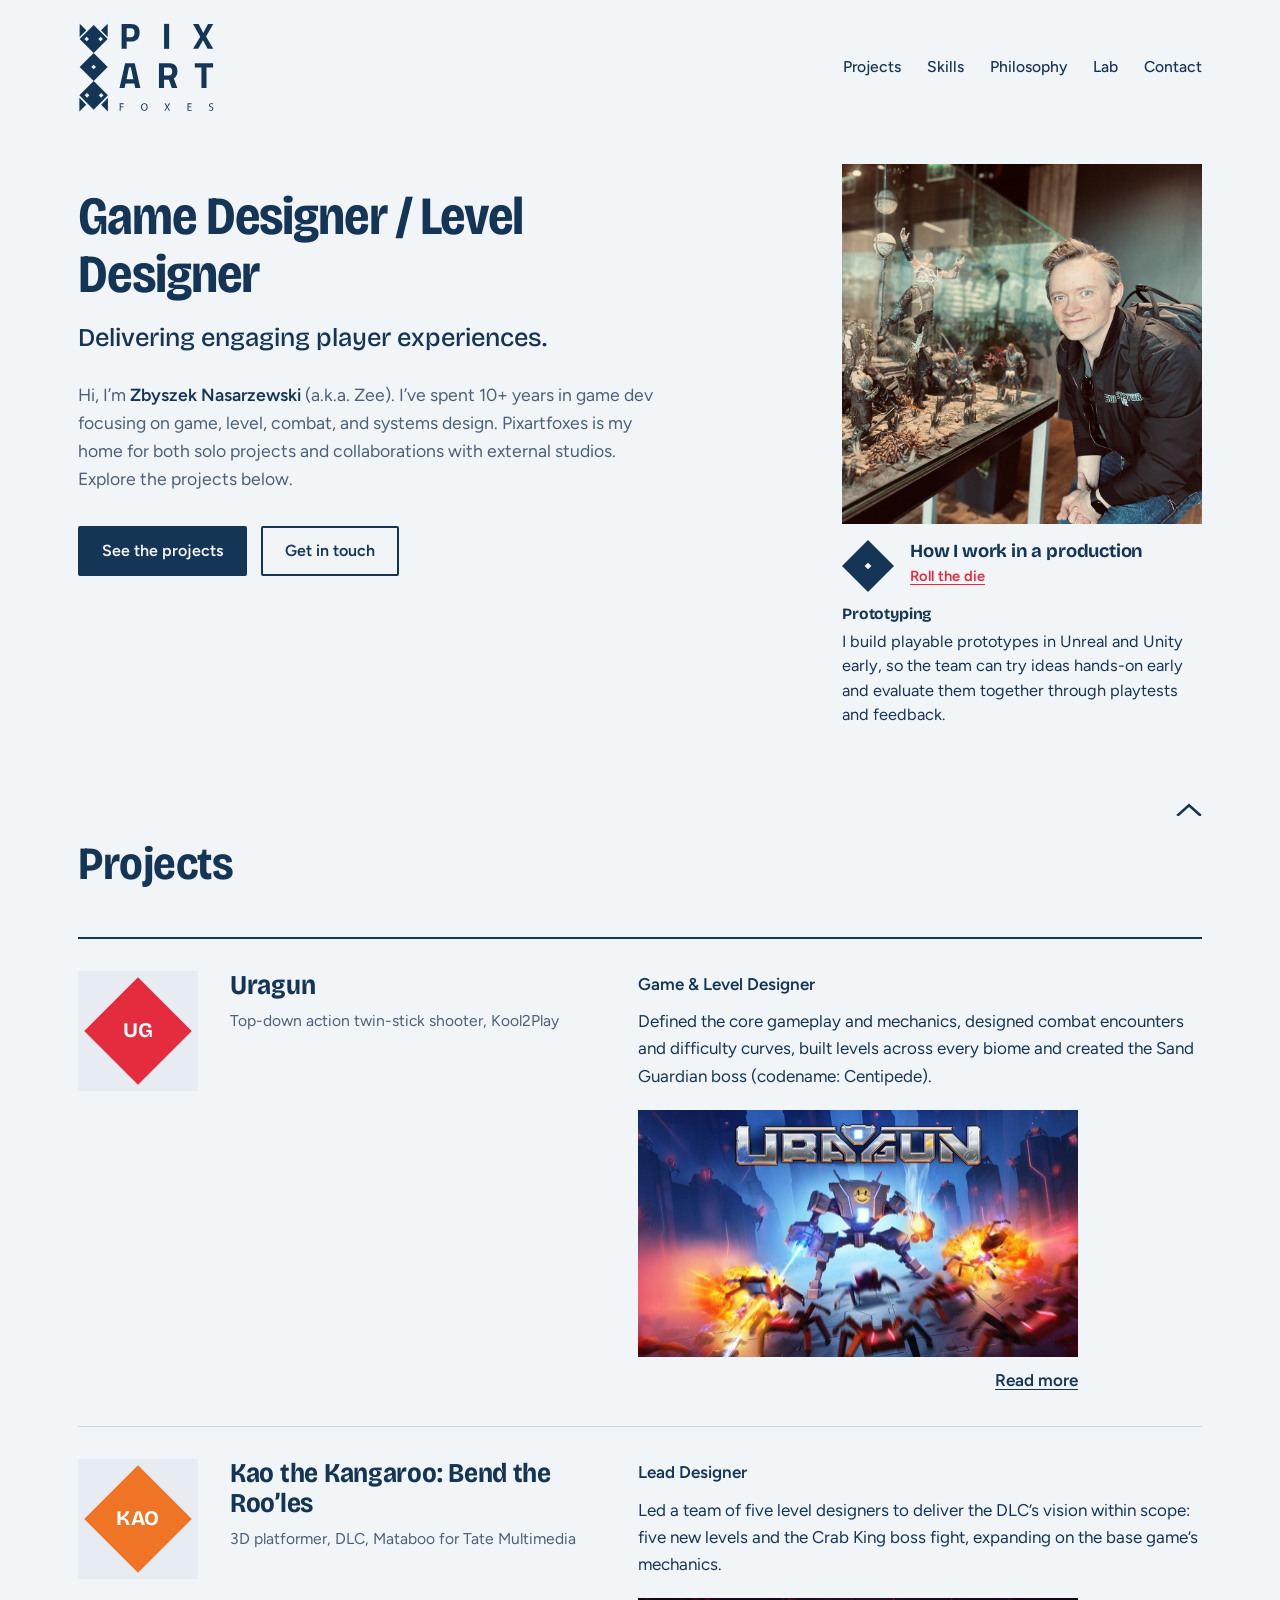
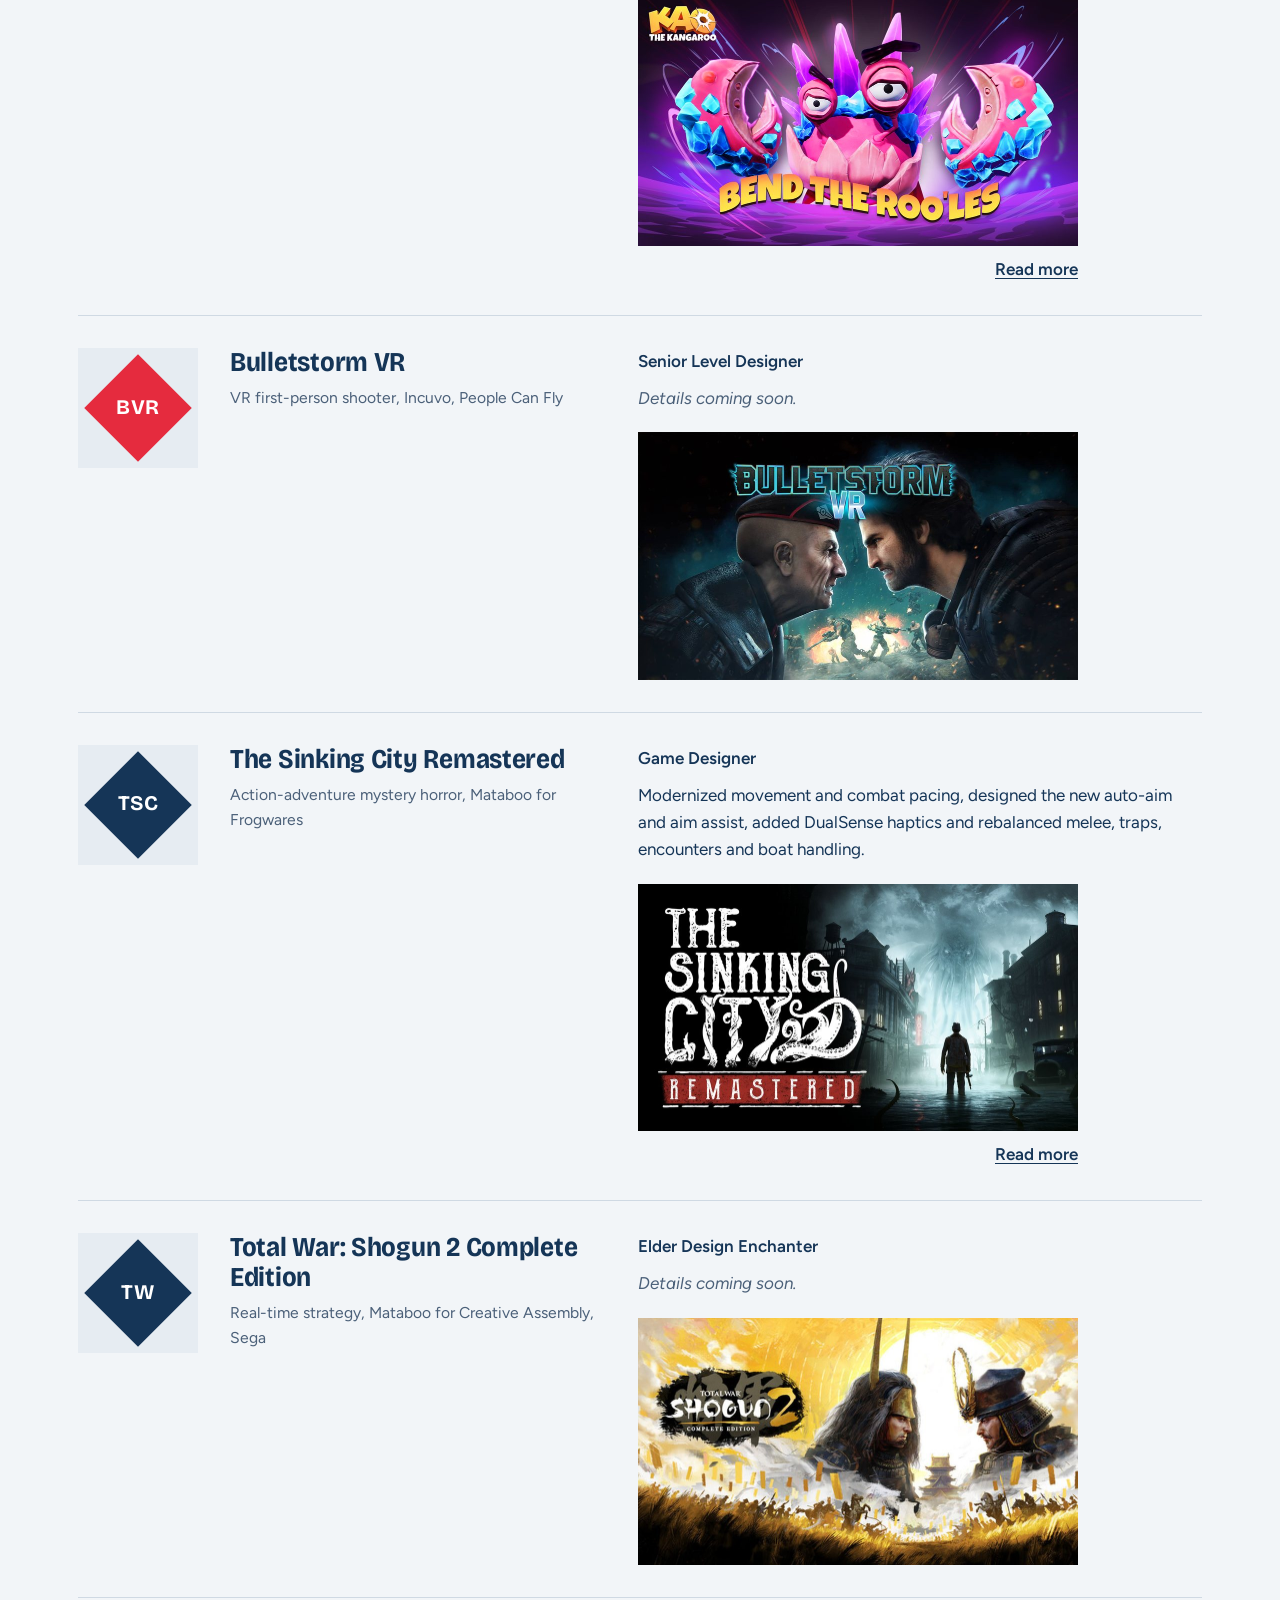
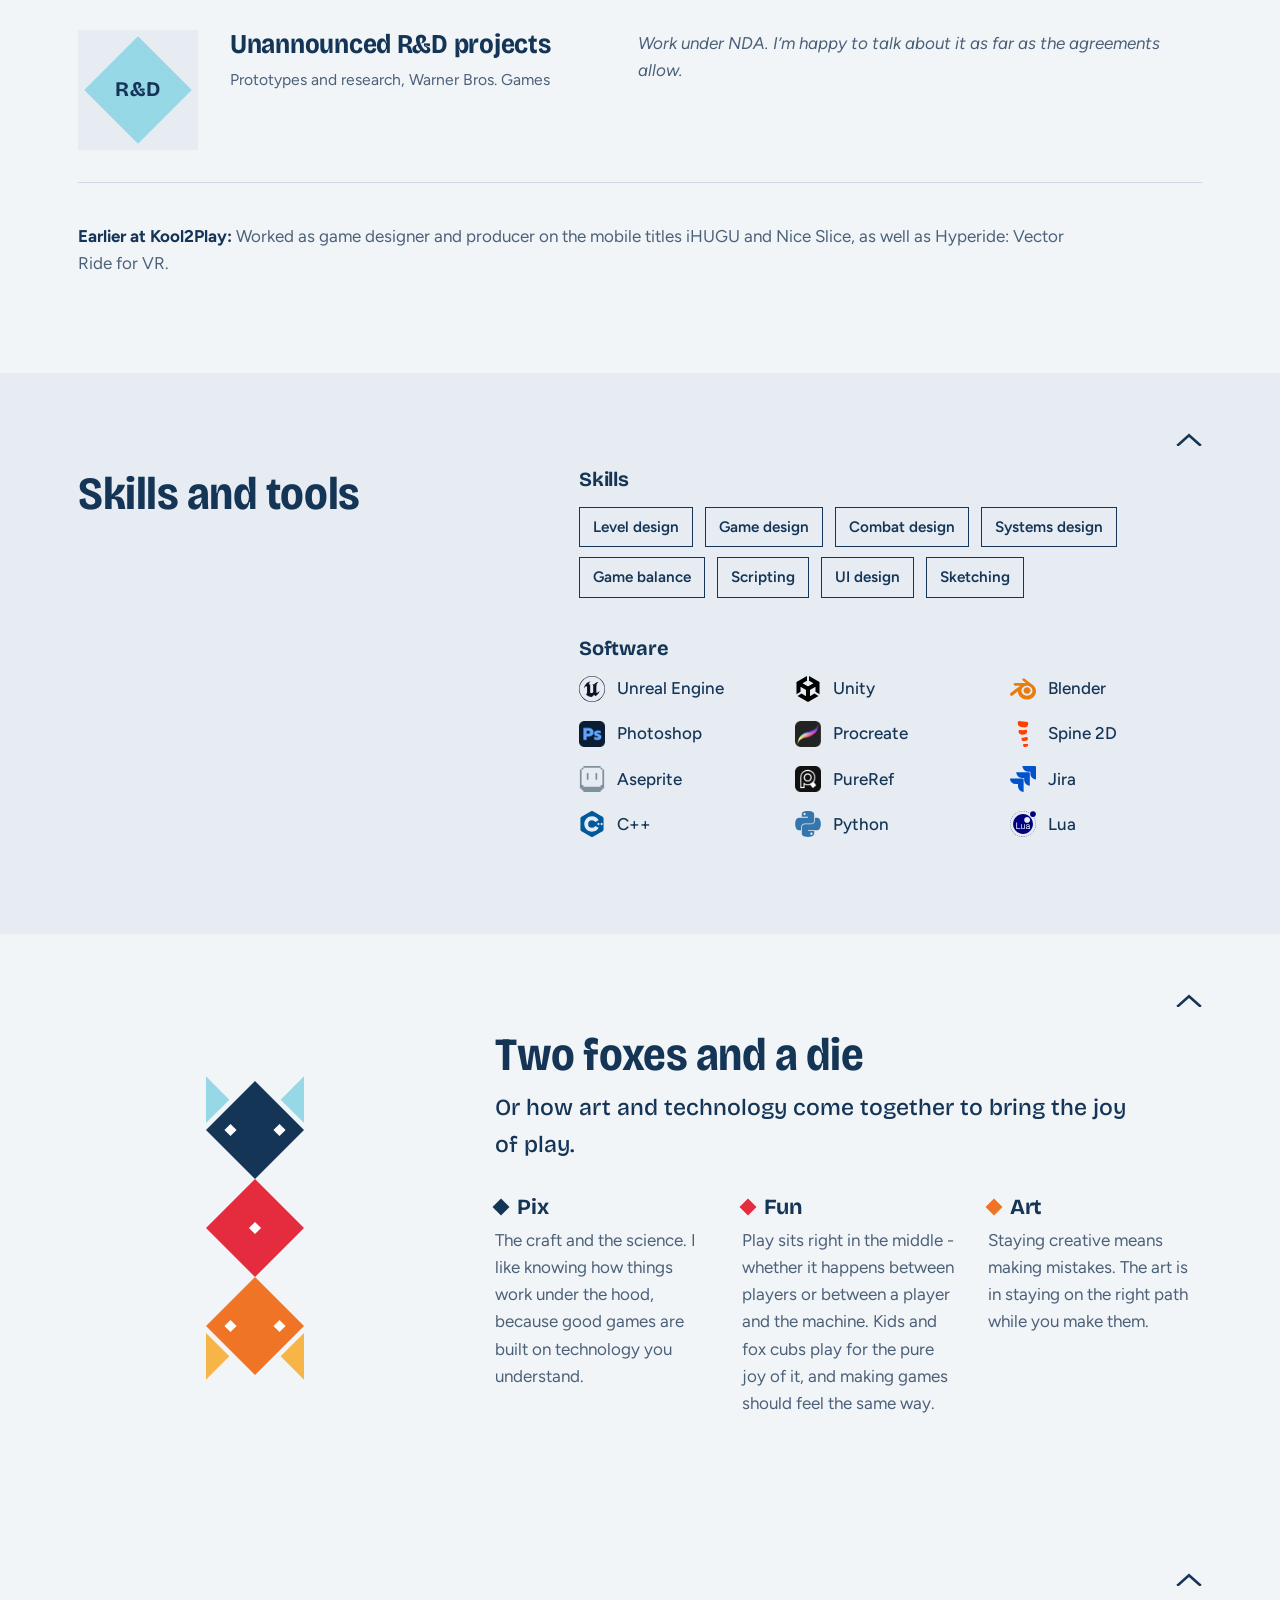
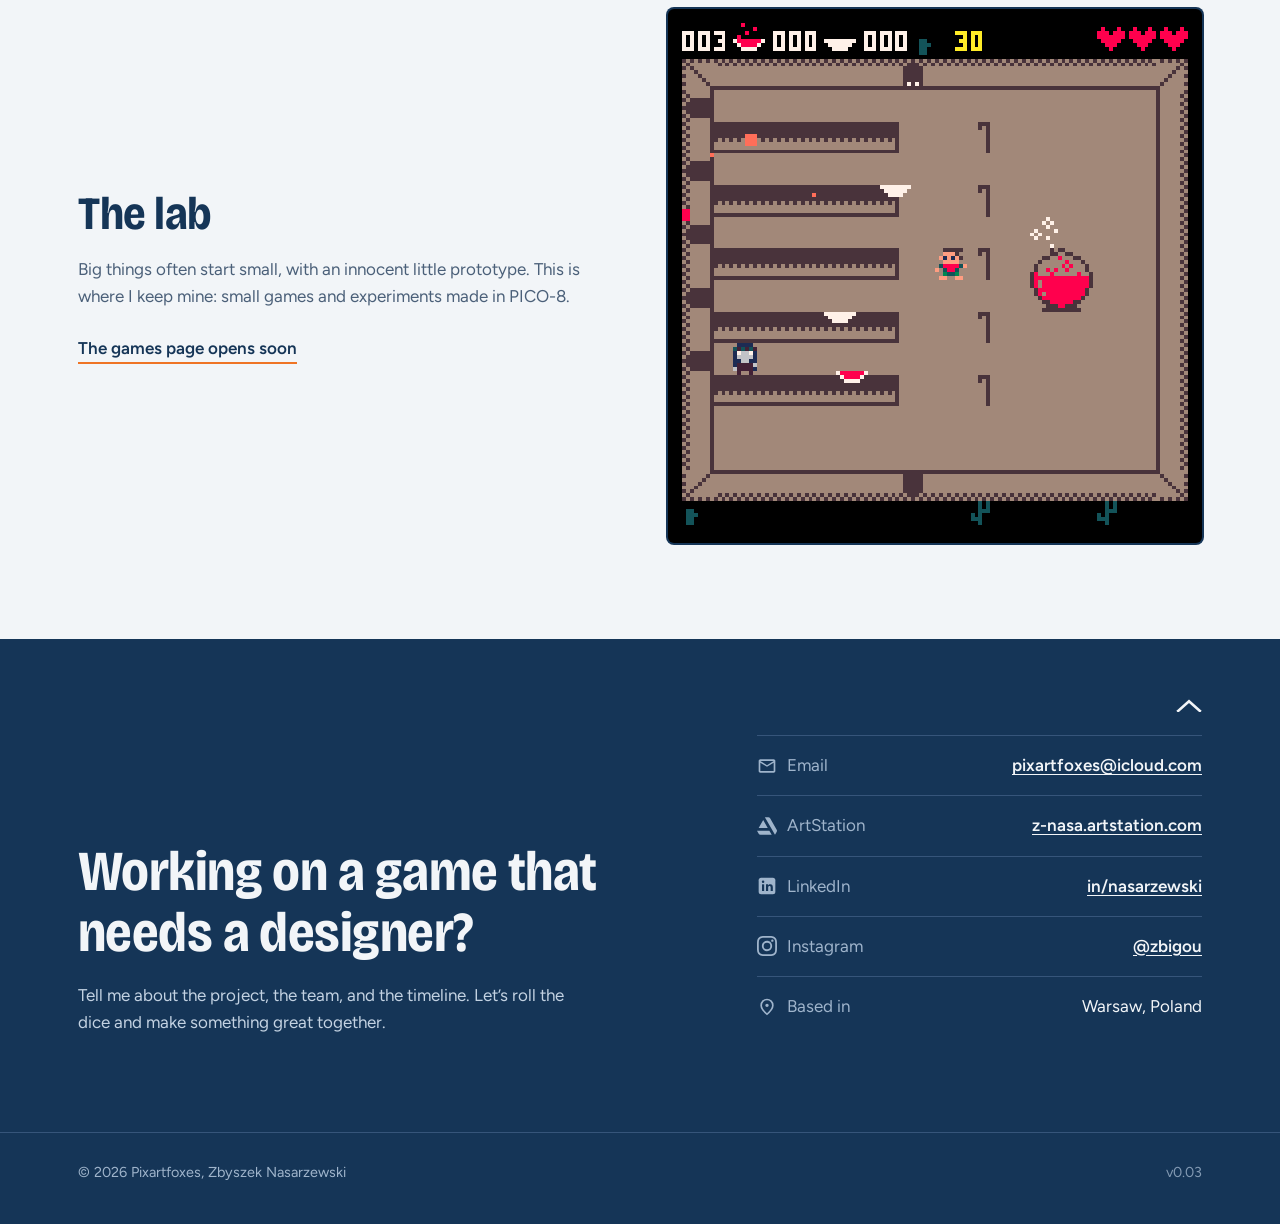
==== index.html @ bff1d8f9 "v0.03: reword the first Prototyping thought Co-Authored-By: Claude Opus 5.5 <noreply@anthropic.com> " ====
<!DOCTYPE html>
<html lang="en">
<head>
<meta charset="utf-8">
<meta name="viewport" content="width=device-width, initial-scale=1">
<title>Pixartfoxes - portfolio Zbyszek Nasarzewski / Zee</title>
<meta name="description" content="Zee (Zbigniew Nasarzewski), game designer and level designer from Warsaw with over 10 years of experience. Uragun, Kao the Kangaroo: Bend the Roo’les, The Sinking City Remastered.">
<link rel="icon" href="brand/favicon.svg" type="image/svg+xml">
<link rel="icon" href="brand/favicon-32.png" sizes="32x32" type="image/png">
<link rel="apple-touch-icon" href="brand/apple-touch-icon.png">
<link rel="preconnect" href="https://fonts.googleapis.com">
<link rel="preconnect" href="https://fonts.gstatic.com" crossorigin>
<link href="https://fonts.googleapis.com/css2?family=Bricolage+Grotesque:opsz,wdth,wght@12..96,75..100,400..800&family=Figtree:ital,wght@0,400;0,500;0,600;1,400&display=swap" rel="stylesheet">
<link rel="stylesheet" href="assets/site.css">
</head>
<body>
<svg width="0" height="0" style="position:absolute" aria-hidden="true">
  <defs>
    <g id="fox-pix">
      <polygon class="ear-pix" style="fill:var(--c-ear-pix)" points="9,7 9,27 19,17"/>
      <polygon class="ear-pix" style="fill:var(--c-ear-pix)" points="51,7 51,27 41,17"/>
      <polygon class="fox-pix" style="fill:var(--c-fox-pix)" points="30,9 51,30 30,51 9,30"/>
      <polygon class="eye" style="fill:var(--c-eye)" points="19.5,27.4 22.1,30 19.5,32.6 16.9,30"/>
      <polygon class="eye" style="fill:var(--c-eye)" points="40.5,27.4 43.1,30 40.5,32.6 37.9,30"/>
    </g>
    <g id="fox-art">
      <polygon class="ear-art" style="fill:var(--c-ear-art)" points="9,117 9,137 19,127"/>
      <polygon class="ear-art" style="fill:var(--c-ear-art)" points="51,117 51,137 41,127"/>
      <polygon class="fox-art" style="fill:var(--c-fox-art)" points="30,93 51,114 30,135 9,114"/>
      <polygon class="eye" style="fill:var(--c-eye)" points="19.5,111.4 22.1,114 19.5,116.6 16.9,114"/>
      <polygon class="eye" style="fill:var(--c-eye)" points="40.5,111.4 43.1,114 40.5,116.6 37.9,114"/>
    </g>
  </defs>
</svg>
<header class="top" id="top">
  <div class="wrap">
    <a class="lockup" href="index.html" aria-label="Pixartfoxes home">
      <svg class="mark lockup-svg" viewBox="27.5 41 95 64" aria-hidden="true"><g> <g> <path style="fill:var(--ink)" d="M56.521,97.576h2.764v0.556h-2.102v1.706h1.941v0.548h-1.941v2.322h-0.663V97.576z"/> <path style="fill:var(--ink)" d="M75.975,100.089c0,1.767-1.074,2.703-2.383,2.703c-1.355,0-2.307-1.051-2.307-2.604 c0-1.629,1.013-2.695,2.383-2.695C75.069,97.492,75.975,98.566,75.975,100.089z M71.993,100.173c0,1.096,0.594,2.078,1.637,2.078 c1.051,0,1.645-0.967,1.645-2.132c0-1.021-0.533-2.086-1.637-2.086C72.541,98.033,71.993,99.046,71.993,100.173z"/> <path style="fill:var(--ink)" d="M90.801,102.708l-0.655-1.135c-0.267-0.434-0.434-0.716-0.594-1.013h-0.016 c-0.145,0.297-0.289,0.571-0.556,1.021l-0.616,1.127h-0.762l1.568-2.597l-1.508-2.535h0.77l0.678,1.203 c0.19,0.335,0.335,0.594,0.472,0.868h0.023c0.145-0.305,0.273-0.541,0.464-0.868l0.7-1.203h0.762l-1.561,2.497l1.599,2.635H90.801 z"/> <path style="fill:var(--ink)" d="M106.356,100.302h-1.995v1.851h2.224v0.556h-2.886v-5.132h2.771v0.556h-2.109v1.622h1.995V100.302z"/> <path style="fill:var(--ink)" d="M118.714,101.901c0.297,0.183,0.731,0.335,1.188,0.335c0.678,0,1.074-0.358,1.074-0.876 c0-0.479-0.274-0.754-0.968-1.021c-0.837-0.297-1.354-0.73-1.354-1.454c0-0.8,0.662-1.394,1.659-1.394 c0.525,0,0.906,0.122,1.135,0.251l-0.183,0.541c-0.168-0.092-0.51-0.243-0.975-0.243c-0.7,0-0.967,0.418-0.967,0.769 c0,0.479,0.312,0.716,1.021,0.99c0.867,0.335,1.31,0.753,1.31,1.507c0,0.792-0.587,1.478-1.797,1.478 c-0.495,0-1.036-0.145-1.311-0.327L118.714,101.901z"/> </g> <rect x="31.371" y="85.002" transform="matrix(-0.7071 -0.7071 0.7071 -0.7071 0.4764 184.2618)" style="fill:var(--c-fox-art)" width="14.062" height="14.06"/> <polygon style="fill:var(--c-ear-art)" points="43.603,98.514 48.343,103.257 48.343,93.772 "/> <polygon style="fill:var(--c-ear-art)" points="33.2,98.514 28.458,93.772 28.458,103.254 "/> <rect x="32.616" y="90.882" transform="matrix(-0.708 -0.7063 0.7063 -0.708 -7.3273 181.0365)" style="fill:var(--c-eye)" width="2.301" height="2.302"/> <rect x="42.453" y="90.883" transform="matrix(-0.7075 -0.7067 0.7067 -0.7075 9.4153 187.963)" style="fill:var(--c-eye)" width="2.299" height="2.301"/> <rect x="31.511" y="45.957" transform="matrix(-0.7071 -0.7071 0.7071 -0.7071 28.1853 117.3734)" style="fill:var(--c-fox-pix)" width="13.783" height="13.784"/> <polygon style="fill:var(--c-ear-pix)" points="43.501,46.809 48.148,51.457 48.15,42.159 "/> <polygon style="fill:var(--c-ear-pix)" points="33.303,46.806 28.655,42.159 28.653,51.457 "/> <rect x="32.454" y="51.721" transform="matrix(-0.7078 -0.7065 0.7065 -0.7078 20.0129 113.9786)" style="fill:var(--c-eye)" width="2.255" height="2.257"/> <rect x="42.095" y="51.72" transform="matrix(-0.7081 -0.7061 0.7061 -0.7081 36.508 120.7924)" style="fill:var(--c-eye)" width="2.254" height="2.259"/> <g> <path style="fill:var(--ink)" d="M61.354,54.61v5.055h-3.523V42.306h6.382c4.084,0,6.178,1.991,6.178,6.024c0,4.034-2.093,6.28-6.178,6.28 H61.354z M64.188,51.598c1.761,0,2.629-1.072,2.629-3.268c0-2.17-0.868-3.012-2.629-3.012h-2.833v6.28H64.188z"/> <path style="fill:var(--ink)" d="M87.373,42.306h3.523v17.359h-3.523V42.306z"/> <path style="fill:var(--ink)" d="M114.643,48.688l3.294-6.382h3.65l-5.004,8.858l5.004,8.501h-3.906l-3.216-5.999l-3.294,5.999h-3.65 l5.004-8.322l-5.004-9.037h3.906L114.643,48.688z"/> <path style="fill:var(--ink)" d="M60.282,69.62h6.688l3.906,17.359h-3.523l-0.689-3.14h-6.076l-0.689,3.14h-3.523L60.282,69.62z M61.252,80.775H66l-1.762-8.246h-1.225L61.252,80.775z"/> <path style="fill:var(--ink)" d="M87.348,81.158v5.82h-3.523V69.62h6.74c3.956,0,6.126,1.761,6.126,5.718c0,2.399-0.97,4.008-2.553,5.003 l2.477,6.638H92.76l-2.017-5.82H87.348z M90.564,72.632h-3.217v5.514h3.268c1.762,0,2.476-1.225,2.476-2.757 C93.091,73.729,92.249,72.632,90.564,72.632z"/> <path style="fill:var(--ink)" d="M108.721,69.62h12.764v3.114h-4.595v14.245h-3.523V72.734h-4.646V69.62z"/> </g> <rect x="31.512" y="65.451" transform="matrix(-0.7071 -0.7071 0.7071 -0.7071 14.403 150.651)" class="die-body" width="13.78" height="13.783"/> <rect x="37.274" y="71.214" transform="matrix(-0.7076 -0.7066 0.7066 -0.7076 14.462 150.667)" style="fill:var(--c-eye)" width="2.255" height="2.255"/> </g></svg>
    </a>
    <nav class="nav" aria-label="Main">
      <a href="index.html#projects">Projects</a>
      <a href="index.html#skills">Skills</a>
      <a href="index.html#philosophy">Philosophy</a>
      <a href="index.html#lab">Lab</a>
      <a href="index.html#contact">Contact</a>
    </nav>
  </div>
</header>

<main>
  <section class="hero">
    <div class="wrap">
      <div>
        <h1>Game Designer / Level Designer</h1>
        <p class="claim">Delivering engaging player experiences.</p>
        <p class="lede">Hi, I’m <b>Zbyszek Nasarzewski</b> (a.k.a. Zee). I’ve spent 10+ years in game dev focusing on game, level, combat, and systems design. Pixartfoxes is my home for both solo projects and collaborations with external studios. Explore the projects below.</p>
        <div class="ctas">
          <a class="btn btn--solid" href="#projects">See the projects</a>
          <a class="btn btn--ghost" href="#contact">Get in touch</a>
        </div>
      </div>

      <div class="me">
        <img class="me-photo" src="images/zee.jpg" alt="Zbyszek Nasarzewski next to a Bulletstorm diorama" width="1000" height="1000">
        <div class="thoughts">
          <div class="thoughts-head">
            <button class="die-btn" id="die" type="button" aria-label="Roll the die">
              <svg viewBox="9 51 42 42" aria-hidden="true">
                <g class="die-spin" id="dieSpin">
                  <polygon class="die-body" points="30,51 51,72 30,93 9,72"/>
                  <g id="pips" transform="rotate(45 30 72)"></g>
                </g>
              </svg>
            </button>
            <div>
              <h2 class="thoughts-title">How I work in a production</h2>
              <button class="roll" id="rollBtn" type="button">Roll the die</button>
            </div>
          </div>
          <div class="thoughts-body" id="stack">
            <div class="thought-live" aria-live="polite">
              <h3 class="thought-cat" id="facetCat"><span id="facetCatText"></span></h3>
              <p class="thought" id="facet"></p>
            </div>
          </div>
        </div>
      </div>
    </div>
  </section>

  <section id="projects">
    <div class="wrap">
      <a class="to-top" href="#top" aria-label="Back to top"><svg viewBox="0 0 24 12" aria-hidden="true"><path d="M2 11L12 2l10 9" fill="none" stroke="currentColor" stroke-width="2.4" stroke-linecap="square"/></svg></a>
      <div class="sec-head">
        <h2>Projects</h2>
      </div>
      <div class="work">
        <article class="credit">
          <a class="tile" href="projects/uragun.html" style="--c:var(--die)" tabindex="-1" aria-hidden="true"><span>UG</span></a>
          <div>
            <h3><a href="projects/uragun.html">Uragun</a></h3>
            <p class="meta">Top-down action twin-stick shooter, Kool2Play</p>
          </div>
          <div class="desc">
            <p class="role">Game & Level Designer</p>
            <p>Defined the core gameplay and mechanics, designed combat encounters and difficulty curves, built levels across every biome and created the Sand Guardian boss (codename: Centipede).</p>
            <div class="thumb-wrap">
              <a class="thumb" href="projects/uragun.html" tabindex="-1" aria-hidden="true"><img src="projects/uragun/thumb.jpg" alt="" loading="lazy"></a>
              <a class="more" href="projects/uragun.html" aria-label="Read more about Uragun">Read more</a>
            </div>
          </div>
        </article>
        <article class="credit">
          <a class="tile" href="projects/kao-bend-the-rooles.html" style="--c:var(--art)" tabindex="-1" aria-hidden="true"><span>KAO</span></a>
          <div>
            <h3><a href="projects/kao-bend-the-rooles.html">Kao the Kangaroo: Bend the Roo’les</a></h3>
            <p class="meta">3D platformer, DLC, Mataboo for Tate Multimedia</p>
          </div>
          <div class="desc">
            <p class="role">Lead Designer</p>
            <p>Led a team of five level designers to deliver the DLC’s vision within scope: five new levels and the Crab King boss fight, expanding on the base game’s mechanics.</p>
            <div class="thumb-wrap">
              <a class="thumb" href="projects/kao-bend-the-rooles.html" tabindex="-1" aria-hidden="true"><img src="projects/kao-bend-the-rooles/thumb.jpg" alt="" loading="lazy"></a>
              <a class="more" href="projects/kao-bend-the-rooles.html" aria-label="Read more about Kao the Kangaroo: Bend the Roo’les">Read more</a>
            </div>
          </div>
        </article>
        <article class="credit credit--soon">
          <div class="tile" style="--c:var(--die)"><span>BVR</span></div>
          <div>
            <h3>Bulletstorm VR</h3>
            <p class="meta">VR first-person shooter, Incuvo, People Can Fly</p>
          </div>
          <div class="desc"><p class="role">Senior Level Designer</p><p class="soon-note">Details coming soon.</p><div class="thumb-wrap"><div class="thumb"><img src="projects/bulletstorm-vr/thumb.jpg" alt="" loading="lazy"></div></div></div>
        </article>
        <article class="credit">
          <a class="tile" href="projects/the-sinking-city-remastered.html" style="--c:var(--ink)" tabindex="-1" aria-hidden="true"><span>TSC</span></a>
          <div>
            <h3><a href="projects/the-sinking-city-remastered.html">The Sinking City Remastered</a></h3>
            <p class="meta">Action-adventure mystery horror, Mataboo for Frogwares</p>
          </div>
          <div class="desc">
            <p class="role">Game Designer</p>
            <p>Modernized movement and combat pacing, designed the new auto-aim and aim assist, added DualSense haptics and rebalanced melee, traps, encounters and boat handling.</p>
            <div class="thumb-wrap">
              <a class="thumb" href="projects/the-sinking-city-remastered.html" tabindex="-1" aria-hidden="true"><img src="projects/the-sinking-city-remastered/thumb.jpg" alt="" loading="lazy"></a>
              <a class="more" href="projects/the-sinking-city-remastered.html" aria-label="Read more about The Sinking City Remastered">Read more</a>
            </div>
          </div>
        </article>
        <article class="credit credit--soon">
          <div class="tile" style="--c:var(--ink)"><span>TW</span></div>
          <div>
            <h3>Total War: Shogun 2 Complete Edition</h3>
            <p class="meta">Real-time strategy, Mataboo for Creative Assembly, Sega</p>
          </div>
          <div class="desc"><p class="role">Elder Design Enchanter</p><p class="soon-note">Details coming soon.</p><div class="thumb-wrap"><div class="thumb"><img src="projects/total-war-shogun-2/thumb.jpg" alt="" loading="lazy"></div></div></div>
        </article>
        <article class="credit credit--soon">
          <div class="tile" style="--c:var(--pix)"><span style="color:var(--ink)">R&amp;D</span></div>
          <div>
            <h3>Unannounced R&amp;D projects</h3>
            <p class="meta">Prototypes and research, Warner Bros. Games</p>
          </div>
          <div class="desc"><p>Work under NDA. I’m happy to talk about it as far as the agreements allow.</p></div>
        </article>
      </div>
      <p class="earlier"><strong>Earlier at Kool2Play:</strong> Worked as game designer and producer on the mobile titles iHUGU and Nice Slice, as well as Hyperide: Vector Ride for VR.</p>
    </div>
  </section>

  <section class="skills" id="skills">
    <div class="wrap">
      <a class="to-top" href="#top" aria-label="Back to top"><svg viewBox="0 0 24 12" aria-hidden="true"><path d="M2 11L12 2l10 9" fill="none" stroke="currentColor" stroke-width="2.4" stroke-linecap="square"/></svg></a>
      <h2>Skills and tools</h2>
      <div>
        <h3>Skills</h3>
        <ul class="chips"><li>Level design</li><li>Game design</li><li>Combat design</li><li>Systems design</li><li>Game balance</li><li>Scripting</li><li>UI design</li><li>Sketching</li></ul>
        <h3>Software</h3>
        <ul class="soft"><li><svg viewBox="0 0 24 24" aria-hidden="true"><path fill="#0E1128" d="M12 0a12 12 0 1012 12A12 12 0 0012 0zm0 23.52A11.52 11.52 0 1123.52 12 11.52 11.52 0 0112 23.52zm7.13-9.791c-.206.997-1.126 3.557-4.06 4.942l-1.179-1.325-1.988 2a7.338 7.338 0 01-5.804-2.978 2.859 2.859 0 00.65.123c.326.006.678-.114.678-.66v-5.394a.89.89 0 00-1.116-.89c-.92.212-1.656 2.509-1.656 2.509a7.304 7.304 0 012.528-5.597 7.408 7.408 0 013.73-1.721c-1.006.573-1.57 1.507-1.57 2.29 0 1.262.76 1.109.984.923v7.28a1.157 1.157 0 00.148.256 1.075 1.075 0 00.88.445c.76 0 1.747-.868 1.747-.868V9.172c0-.6-.452-1.324-.905-1.572 0 0 .838-.149 1.484.346a5.537 5.537 0 01.387-.425c1.508-1.48 2.929-1.902 4.112-2.112 0 0-2.151 1.69-2.151 3.96 0 1.687.043 5.801.043 5.801.799.771 1.986-.342 3.059-1.441Z"/></svg><span>Unreal Engine</span></li><li><svg viewBox="0 0 24 24" aria-hidden="true"><path fill="#000000" d="m12.9288 4.2939 3.7997 2.1929c.1366.077.1415.2905 0 .3675l-4.515 2.6076a.4192.4192 0 0 1-.4246 0L7.274 6.8543c-.139-.0745-.1415-.293 0-.3675l3.7972-2.193V0L1.3758 5.5977V16.793l3.7177-2.1456v-4.3858c-.0025-.1565.1813-.2682.318-.1838l4.5148 2.6076a.4252.4252 0 0 1 .2136.3676v5.2127c.0025.1565-.1813.2682-.3179.1838l-3.7996-2.1929-3.7178 2.1457L12 24l9.6954-5.5977-3.7178-2.1457-3.7996 2.1929c-.1341.082-.3229-.0248-.3179-.1838V13.053c0-.1565.087-.2956.2136-.3676l4.5149-2.6076c.134-.082.3228.0224.3179.1838v4.3858l3.7177 2.1456V5.5977L12.9288 0Z"/></svg><span>Unity</span></li><li><svg viewBox="0 0 24 24" aria-hidden="true"><path fill="#E87D0D" d="M12.51 13.214c.046-.8.438-1.506 1.03-2.006a3.424 3.424 0 0 1 2.212-.79c.85 0 1.631.3 2.211.79.592.5.983 1.206 1.028 2.005.045.823-.285 1.586-.865 2.153a3.389 3.389 0 0 1-2.374.938 3.393 3.393 0 0 1-2.376-.938c-.58-.567-.91-1.33-.865-2.152M7.35 14.831c.006.314.106.922.256 1.398a7.372 7.372 0 0 0 1.593 2.757 8.227 8.227 0 0 0 2.787 2.001 8.947 8.947 0 0 0 3.66.76 8.964 8.964 0 0 0 3.657-.772 8.285 8.285 0 0 0 2.785-2.01 7.428 7.428 0 0 0 1.592-2.762 6.964 6.964 0 0 0 .25-3.074 7.123 7.123 0 0 0-1.016-2.779 7.764 7.764 0 0 0-1.852-2.043h.002L13.566 2.55l-.02-.015c-.492-.378-1.319-.376-1.86.002-.547.382-.609 1.015-.123 1.415l-.001.001 3.126 2.543-9.53.01h-.013c-.788.001-1.545.518-1.695 1.172-.154.665.38 1.217 1.2 1.22V8.9l4.83-.01-8.62 6.617-.034.025c-.813.622-1.075 1.658-.563 2.313.52.667 1.625.668 2.447.004L7.414 14s-.069.52-.063.831zm12.09 1.741c-.97.988-2.326 1.548-3.795 1.55-1.47.004-2.827-.552-3.797-1.538a4.51 4.51 0 0 1-1.036-1.622 4.282 4.282 0 0 1 .282-3.519 4.702 4.702 0 0 1 1.153-1.371c.942-.768 2.141-1.183 3.396-1.185 1.256-.002 2.455.41 3.398 1.175.48.391.87.854 1.152 1.367a4.28 4.28 0 0 1 .522 1.706 4.236 4.236 0 0 1-.239 1.811 4.54 4.54 0 0 1-1.035 1.626"/></svg><span>Blender</span></li><li><img src="brand/software/photoshop.png" alt="" width="26" height="26"><span>Photoshop</span></li><li><img src="brand/software/procreate.png" alt="" width="26" height="26"><span>Procreate</span></li><li><svg viewBox="0 0 24 24" aria-hidden="true"><path fill="#FF4000" d="M7.157 2.207c.066 2.004 1.454 3.117 4.221 3.55 2.345.368 4.46.181 5.151-1.829C17.874.01 14.681.985 11.915.55S7.051-1.013 7.157 2.207m.831 8.23c.257 1.497 1.652 2.355 3.786 2.297 2.135-.059 3.728-.892 3.949-2.507.409-2.988-1.946-1.832-4.08-1.774-2.136.059-4.161-.952-3.655 1.984m2.778 6.852c.424 1.117 1.587 1.589 3.159 1.253 1.569-.335 2.656-.856 2.568-2.129-.159-2.357-1.713-1.616-3.283-1.279-1.571.333-3.272-.039-2.444 2.155m1.348 5.221c.123.943.939 1.5 2.215 1.49 1.279-.011 2.248-.515 2.412-1.525.308-1.871-1.123-1.175-2.4-1.165-1.28.01-2.47-.65-2.227 1.2"/></svg><span>Spine 2D</span></li><li><svg viewBox="0 0 24 24" aria-hidden="true"><path fill="#7D929E" d="M4.006 0v1.6h15.988V0zm15.988 1.6v1.6h1.6V1.6zm1.6 1.6v14.4h-1.6v1.6H4.006v-1.6h-1.6V3.2H.809v17.6h1.599v1.6h1.599V24h15.988v-1.6h1.6v-1.6h1.598V3.2zm-19.187 0h1.599V1.6h-1.6zm4.796 3.2v6.4h1.6V6.4zm7.995 0v6.4h1.599V6.4z"/></svg><span>Aseprite</span></li><li><img src="brand/software/pureref.png" alt="" width="26" height="26"><span>PureRef</span></li><li><svg viewBox="0 0 24 24" aria-hidden="true"><path fill="#0052CC" d="M11.571 11.513H0a5.218 5.218 0 0 0 5.232 5.215h2.13v2.057A5.215 5.215 0 0 0 12.575 24V12.518a1.005 1.005 0 0 0-1.005-1.005zm5.723-5.756H5.736a5.215 5.215 0 0 0 5.215 5.214h2.129v2.058a5.218 5.218 0 0 0 5.215 5.214V6.758a1.001 1.001 0 0 0-1.001-1.001zM23.013 0H11.455a5.215 5.215 0 0 0 5.215 5.215h2.129v2.057A5.215 5.215 0 0 0 24 12.483V1.005A1.001 1.001 0 0 0 23.013 0Z"/></svg><span>Jira</span></li><li><svg viewBox="0 0 24 24" aria-hidden="true"><path fill="#00599C" d="M22.394 6c-.167-.29-.398-.543-.652-.69L12.926.22c-.509-.294-1.34-.294-1.848 0L2.26 5.31c-.508.293-.923 1.013-.923 1.6v10.18c0 .294.104.62.271.91.167.29.398.543.652.69l8.816 5.09c.508.293 1.34.293 1.848 0l8.816-5.09c.254-.147.485-.4.652-.69.167-.29.27-.616.27-.91V6.91c.003-.294-.1-.62-.268-.91zM12 19.11c-3.92 0-7.109-3.19-7.109-7.11 0-3.92 3.19-7.11 7.11-7.11a7.133 7.133 0 016.156 3.553l-3.076 1.78a3.567 3.567 0 00-3.08-1.78A3.56 3.56 0 008.444 12 3.56 3.56 0 0012 15.555a3.57 3.57 0 003.08-1.778l3.078 1.78A7.135 7.135 0 0112 19.11zm7.11-6.715h-.79v.79h-.79v-.79h-.79v-.79h.79v-.79h.79v.79h.79zm2.962 0h-.79v.79h-.79v-.79h-.79v-.79h.79v-.79h.79v.79h.79z"/></svg><span>C++</span></li><li><svg viewBox="0 0 24 24" aria-hidden="true"><path fill="#3776AB" d="M11.858 0c-.978.005-1.913.088-2.736.234C6.7.662 6.26 1.558 6.26 3.21v2.182h5.725v.727H4.111c-1.664 0-3.121 1-3.577 2.903-.526 2.181-.549 3.542 0 5.82.407 1.694 1.379 2.902 3.043 2.902h1.969v-2.616c0-1.89 1.635-3.557 3.576-3.557h5.72c1.591 0 2.862-1.31 2.862-2.91v-5.45c0-1.553-1.309-2.718-2.863-2.977A18 18 0 0 0 11.858 0M8.762 1.755c.591 0 1.074.491 1.074 1.095 0 .601-.483 1.087-1.074 1.087A1.08 1.08 0 0 1 7.688 2.85c0-.604.48-1.095 1.074-1.095m9.656 4.364v2.543c0 1.971-1.671 3.63-3.577 3.63H9.122c-1.566 0-2.862 1.34-2.862 2.91v5.452c0 1.551 1.349 2.464 2.862 2.91 1.813.532 3.55.628 5.72 0 1.44-.418 2.862-1.258 2.862-2.91V18.47h-5.719v-.727h8.582c1.664 0 2.284-1.16 2.862-2.903.598-1.793.573-3.518 0-5.819-.41-1.656-1.196-2.903-2.862-2.903zm-3.216 13.807a1.08 1.08 0 0 1 1.074 1.088c0 .604-.48 1.094-1.074 1.094-.592 0-1.075-.49-1.075-1.094 0-.601.483-1.088 1.075-1.088"/></svg><span>Python</span></li><li><svg viewBox="0 0 24 24" aria-hidden="true"><path fill="#000080" d="M.38 10.377l-.272-.037c-.048.344-.082.695-.101 1.041l.275.016c.018-.34.051-.682.098-1.02zM4.136 3.289l-.184-.205c-.258.232-.509.48-.746.734l.202.188c.231-.248.476-.49.728-.717zM5.769 2.059l-.146-.235c-.296.186-.586.385-.863.594l.166.219c.27-.203.554-.399.843-.578zM1.824 18.369c.185.297.384.586.593.863l.22-.164c-.205-.271-.399-.555-.58-.844l-.233.145zM1.127 16.402l-.255.104c.129.318.274.635.431.943l.005.01.245-.125-.005-.01c-.153-.301-.295-.611-.421-.922zM.298 9.309l.269.063c.076-.332.168-.664.272-.986l-.261-.087c-.108.332-.202.672-.28 1.01zM.274 12.42l-.275.01c.012.348.04.699.083 1.043l.273-.033c-.042-.336-.069-.68-.081-1.02zM.256 14.506c.073.34.162.682.264 1.014l.263-.08c-.1-.326-.187-.658-.258-.99l-.269.056zM11.573.275L11.563 0c-.348.012-.699.039-1.044.082l.034.273c.338-.041.68-.068 1.02-.08zM23.221 8.566c.1.326.186.66.256.992l.27-.059c-.072-.34-.16-.682-.262-1.014l-.264.081zM17.621 1.389c-.309-.164-.627-.314-.947-.449l-.107.252c.314.133.625.281.926.439l.128-.242zM15.693.572c-.332-.105-.67-.199-1.01-.277l-.063.268c.332.076.664.168.988.273l.085-.264zM6.674 1.545c.298-.15.606-.291.916-.418L7.486.873c-.317.127-.632.272-.937.428l-.015.008.125.244.015-.008zM23.727 11.588l.275-.01a11.797 11.797 0 0 0-.082-1.045l-.273.033c.041.338.068.682.08 1.022zM13.654.105c-.346-.047-.696-.08-1.043-.098l-.014.273c.339.018.683.051 1.019.098l.038-.273zM9.544.527l-.058-.27c-.34.072-.681.16-1.014.264l.081.262c.325-.099.659-.185.991-.256zM1.921 5.469l.231.15c.185-.285.384-.566.592-.834l-.217-.17c-.213.276-.417.563-.606.854zM.943 7.318l.253.107c.132-.313.28-.625.439-.924l-.243-.128c-.163.307-.314.625-.449.945zM18.223 21.943l.145.234c.295-.186.586-.385.863-.594l-.164-.219c-.272.204-.557.4-.844.579zM21.248 19.219l.217.17c.215-.273.418-.561.607-.854l-.23-.148c-.186.285-.385.564-.594.832zM19.855 20.715l.184.203c.258-.23.51-.479.746-.732l-.201-.188c-.23.248-.477.488-.729.717zM22.359 17.504l.244.129c.162-.307.314-.625.449-.945l-.254-.107a11.27 11.27 0 0 1-.439.923zM23.617 13.629l.273.039c.049-.346.082-.695.102-1.043l-.275-.014c-.018.338-.051.682-.1 1.018zM23.156 15.621l.264.086c.107-.332.201-.67.279-1.01l-.268-.063c-.077.333-.169.665-.275.987zM22.453 6.672c.154.303.297.617.424.932l.256-.104c-.131-.322-.277-.643-.436-.953l-.244.125zM8.296 23.418c.331.107.67.201 1.009.279l.062-.268c-.331-.076-.663-.168-.986-.273l-.085.262zM10.335 23.889c.345.049.696.082 1.043.102l.014-.275c-.339-.018-.682-.051-1.019-.098l-.038.271zM17.326 22.449c-.303.154-.613.297-.926.424l.104.256c.318-.131.639-.275.947-.434l.004-.002-.123-.246-.006.002zM4.613 21.467c.274.213.562.418.854.605l.149-.23c-.285-.184-.565-.385-.833-.592l-.17.217zM12.417 23.725l.009.275c.348-.014.699-.041 1.045-.084l-.035-.271c-.336.041-.68.068-1.019.08zM6.37 22.604c.307.162.625.314.946.449l.107-.254c-.313-.133-.624-.279-.924-.439l-.129.244zM3.083 20.041c.233.258.48.51.734.746l.188-.201c-.249-.23-.49-.477-.717-.729l-.205.184zM14.445 23.475l.059.27c.34-.074.68-.162 1.014-.266l-.082-.262c-.325.099-.659.185-.991.258zM21.18.129A2.689 2.689 0 1 0 21.18 5.507 2.689 2.689 0 1 0 21.18.129zM15.324 15.447c0 .471.314.66.852.66.67 0 1.297-.396 1.297-1.016v-.645c-.23.107-.379.141-1.107.24-.735.109-1.042.306-1.042.761zM12 2.818c-5.07 0-9.18 4.109-9.18 9.18 0 5.068 4.11 9.18 9.18 9.18 5.07 0 9.18-4.111 9.18-9.18 0-5.07-4.11-9.18-9.18-9.18zm-2.487 13.77H5.771v-6.023h.769v5.346h2.974v.677zm4.13 0h-.619v-.67c-.405.57-.811.793-1.446.793-.843 0-1.38-.463-1.38-1.182v-3.271h.686v3c0 .52.347.85.893.85.719 0 1.181-.578 1.181-1.461v-2.389h.686v4.33zm-.53-8.393c0-1.484 1.205-2.689 2.689-2.689s2.688 1.205 2.688 2.689-1.203 2.688-2.688 2.688-2.689-1.203-2.689-2.688zm5.567 7.856v.52c-.223.059-.33.074-.471.074-.34 0-.637-.238-.711-.57-.381.406-.918.637-1.471.637-.877 0-1.422-.463-1.422-1.248 0-.527.256-.916.76-1.123.266-.107.414-.141 1.389-.264.545-.066.719-.191.719-.48v-.182c0-.412-.348-.645-.967-.645-.645 0-.957.24-1.016.77h-.693c.041-1 .686-1.404 1.734-1.404 1.066 0 1.627.412 1.627 1.182v2.412c0 .215.133.338.373.338.041-.002.074-.002.149-.017z"/></svg><span>Lua</span></li></ul>
      </div>
    </div>
  </section>

  <section class="why" id="philosophy">
    <div class="wrap">
      <a class="to-top" href="#top" aria-label="Back to top"><svg viewBox="0 0 24 12" aria-hidden="true"><path d="M2 11L12 2l10 9" fill="none" stroke="currentColor" stroke-width="2.4" stroke-linecap="square"/></svg></a>
      <svg class="mark mark--color why-mark-v" viewBox="0 0 60 140" role="img" aria-label="Pixartfoxes logo in full color"><use href="#fox-pix"/><g><polygon class="die-body" points="30,51 51,72 30,93 9,72"/><polygon class="pip" points="30,69.4 32.6,72 30,74.6 27.4,72"/></g><use href="#fox-art"/></svg>
      <img class="why-mark-h" src="brand/pixartfoxes-mark-horizontal-color.svg" alt="Pixartfoxes logo in full color" width="311" height="105">
      <div>
        <h2>Two foxes and a die</h2>
        <p class="why-lead">Or how art and technology come together to bring the joy of play.</p>
        <div class="trio">
          <div><h3><i style="background:var(--ink)"></i>Pix</h3><p>The craft and the science. I like knowing how things work under the hood, because good games are built on technology you understand.</p></div>
          <div><h3><i style="background:var(--die)"></i>Fun</h3><p>Play sits right in the middle - whether it happens between players or between a player and the machine. Kids and fox cubs play for the pure joy of it, and making games should feel the same way.</p></div>
          <div><h3><i style="background:var(--art)"></i>Art</h3><p>Staying creative means making mistakes. The art is in staying on the right path while you make them.</p></div>
        </div>
      </div>
    </div>
  </section>

  <section class="lab" id="lab">
    <div class="wrap">
      <a class="to-top" href="#top" aria-label="Back to top"><svg viewBox="0 0 24 12" aria-hidden="true"><path d="M2 11L12 2l10 9" fill="none" stroke="currentColor" stroke-width="2.4" stroke-linecap="square"/></svg></a>
      <div>
        <h2>The lab</h2>
        <p>Big things often start small, with an innocent little prototype. This is where I keep mine: small games and experiments made in PICO-8.</p>
        <span class="soon">The games page opens soon</span>
      </div>
      <div class="screen">
        <img src="images/lab-pico8.gif" alt="Animated gameplay from Wild Wild Soup, a PICO-8 game about serving soup" width="512" height="512">
      </div>
    </div>
  </section>

  <section class="contact" id="contact">
    <div class="wrap">
      <a class="to-top" href="#top" aria-label="Back to top"><svg viewBox="0 0 24 12" aria-hidden="true"><path d="M2 11L12 2l10 9" fill="none" stroke="currentColor" stroke-width="2.4" stroke-linecap="square"/></svg></a>
      <div>
        <h2>Working on a game that needs a designer?</h2>
        <p>Tell me about the project, the team, and the timeline. Let’s roll the dice and make something great together.</p>
      </div>
      <ul>
        <li><span><svg class="ico" viewBox="0 0 24 24" aria-hidden="true"><path fill="currentColor" d="M4 20q-.825 0-1.412-.587T2 18V6q0-.825.588-1.412T4 4h16q.825 0 1.413.588T22 6v12q0 .825-.587 1.413T20 20zm8-7L4 8v10h16V8zm0-2l8-5H4zM4 8V6v12z"/></svg>Email</span><a href="mailto:pixartfoxes@icloud.com">pixartfoxes@icloud.com</a></li>
        <li><span><svg class="ico" viewBox="0 0 24 24" aria-hidden="true"><path fill="currentColor" d="M0 17.723l2.027 3.505h.001a2.424 2.424 0 0 0 2.164 1.333h13.457l-2.792-4.838H0zm24 .025c0-.484-.143-.935-.388-1.314L15.728 2.728a2.424 2.424 0 0 0-2.142-1.289H9.419L21.598 22.54l1.92-3.325c.378-.637.482-.919.482-1.467zm-11.129-3.462L7.428 4.858l-5.444 9.428h10.887z"/></svg>ArtStation</span><a href="https://z-nasa.artstation.com" target="_blank" rel="noopener">z-nasa.artstation.com</a></li>
        <li><span><svg class="ico" viewBox="0 0 24 24" aria-hidden="true"><rect x="2" y="2" width="20" height="20" rx="3" fill="currentColor"/><rect x="6" y="10" width="2.6" height="8" fill="var(--ink)"/><circle cx="7.3" cy="6.9" r="1.5" fill="var(--ink)"/><path d="M10.8 10h2.5v1.2c.5-.8 1.4-1.4 2.7-1.4 2.1 0 3 1.3 3 3.6V18h-2.6v-4.2c0-1.1-.4-1.8-1.4-1.8s-1.6.7-1.6 1.8V18h-2.6z" fill="var(--ink)"/></svg>LinkedIn</span><a href="https://www.linkedin.com/in/nasarzewski" target="_blank" rel="noopener">in/nasarzewski</a></li>
        <li><span><svg class="ico" viewBox="0 0 24 24" aria-hidden="true"><path fill="currentColor" d="M7.0301.084c-1.2768.0602-2.1487.264-2.911.5634-.7888.3075-1.4575.72-2.1228 1.3877-.6652.6677-1.075 1.3368-1.3802 2.127-.2954.7638-.4956 1.6365-.552 2.914-.0564 1.2775-.0689 1.6882-.0626 4.947.0062 3.2586.0206 3.6671.0825 4.9473.061 1.2765.264 2.1482.5635 2.9107.308.7889.72 1.4573 1.388 2.1228.6679.6655 1.3365 1.0743 2.1285 1.38.7632.295 1.6361.4961 2.9134.552 1.2773.056 1.6884.069 4.9462.0627 3.2578-.0062 3.668-.0207 4.9478-.0814 1.28-.0607 2.147-.2652 2.9098-.5633.7889-.3086 1.4578-.72 2.1228-1.3881.665-.6682 1.0745-1.3378 1.3795-2.1284.2957-.7632.4966-1.636.552-2.9124.056-1.2809.0692-1.6898.063-4.948-.0063-3.2583-.021-3.6668-.0817-4.9465-.0607-1.2797-.264-2.1487-.5633-2.9117-.3084-.7889-.72-1.4568-1.3876-2.1228C21.2982 1.33 20.628.9208 19.8378.6165 19.074.321 18.2017.1197 16.9244.0645 15.6471.0093 15.236-.005 11.977.0014 8.718.0076 8.31.0215 7.0301.0839m.1402 21.6932c-1.17-.0509-1.8053-.2453-2.2287-.408-.5606-.216-.96-.4771-1.3819-.895-.422-.4178-.6811-.8186-.9-1.378-.1644-.4234-.3624-1.058-.4171-2.228-.0595-1.2645-.072-1.6442-.079-4.848-.007-3.2037.0053-3.583.0607-4.848.05-1.169.2456-1.805.408-2.2282.216-.5613.4762-.96.895-1.3816.4188-.4217.8184-.6814 1.3783-.9003.423-.1651 1.0575-.3614 2.227-.4171 1.2655-.06 1.6447-.072 4.848-.079 3.2033-.007 3.5835.005 4.8495.0608 1.169.0508 1.8053.2445 2.228.408.5608.216.96.4754 1.3816.895.4217.4194.6816.8176.9005 1.3787.1653.4217.3617 1.056.4169 2.2263.0602 1.2655.0739 1.645.0796 4.848.0058 3.203-.0055 3.5834-.061 4.848-.051 1.17-.245 1.8055-.408 2.2294-.216.5604-.4763.96-.8954 1.3814-.419.4215-.8181.6811-1.3783.9-.4224.1649-1.0577.3617-2.2262.4174-1.2656.0595-1.6448.072-4.8493.079-3.2045.007-3.5825-.006-4.848-.0608M16.953 5.5864A1.44 1.44 0 1 0 18.39 4.144a1.44 1.44 0 0 0-1.437 1.4424M5.8385 12.012c.0067 3.4032 2.7706 6.1557 6.173 6.1493 3.4026-.0065 6.157-2.7701 6.1506-6.1733-.0065-3.4032-2.771-6.1565-6.174-6.1498-3.403.0067-6.156 2.771-6.1496 6.1738M8 12.0077a4 4 0 1 1 4.008 3.9921A3.9996 3.9996 0 0 1 8 12.0077"/></svg>Instagram</span><a href="https://www.instagram.com/zbigou" target="_blank" rel="noopener">@zbigou</a></li>
        <li><span><svg class="ico" viewBox="0 0 24 24" aria-hidden="true"><path fill="currentColor" d="M12 12q.825 0 1.413-.587T14 10t-.587-1.412T12 8t-1.412.588T10 10t.588 1.413T12 12m0 7.35q3.05-2.8 4.525-5.087T18 10.2q0-2.725-1.737-4.462T12 4T7.738 5.738T6 10.2q0 1.775 1.475 4.063T12 19.35M12 22q-4.025-3.425-6.012-6.362T4 10.2q0-3.75 2.413-5.975T12 2t5.588 2.225T20 10.2q0 2.5-1.987 5.438T12 22m0-12"/></svg>Based in</span>Warsaw, Poland</li>
      </ul>
    </div>
  </section>
</main>
<footer>
  <div class="wrap foot"><span>© 2026 Pixartfoxes, Zbyszek Nasarzewski</span><span class="ver">v0.03</span></div>
</footer>

<script>
(function(){
  // four groups, one logo colour each; pips number the thoughts inside a group
  var NAVY="#153557", BLUE="#97D8E7", RED="#E52B3E", ORANGE="#EF7425", W="#FFFFFF";
  var facets = [
    ["Prototyping","I build playable prototypes in Unreal and Unity early, so the team can try ideas hands-on early and evaluate them together through playtests and feedback.", NAVY, W, 1],
    ["Prototyping","Drawing on my Design Thinking background, I lead paper-prototyping sessions based on Minimal Level Design so the team can align on the core feel and direction together.", NAVY, W, 2],
    ["Systems design","The world works as connected vessels where everything interacts. I observe real-world systems closely to design mechanics that naturally reinforce - or counterbalance - each other.", NAVY, W, 3],
    ["Systems design","Whether designing an economy or interlocking rules, I start with a simple core model and iterate fast - embracing early failures to discover what truly works.", NAVY, W, 4],
    ["Level design","I take levels from paper layouts and whiteboxes all the way to fully scripted, playtested, and shippable spaces.", ORANGE, W, 1],
    ["Level design","Great levels are built around movement and mechanics. I shape spaces based on how players and enemies navigate, fight, and utilize their abilities in action.", ORANGE, W, 2],
    ["Level design","Level inspiration is all around us. I study everything from city layouts and Disney World to my own neighborhood - though Mother Nature remains the best spatial designer of all.", ORANGE, W, 3],
    ["Combat design","I design combat encounters and enemy behaviors that telegraph clearly and stay readable under pressure.", RED, W, 1],
    ["Game balance","I balance combat, economy, and pacing using playtest sessions - not guesswork.", RED, W, 2],
    ["Game design","I shape progression and difficulty curves that teach mechanics organically and keep players in the flow state.", RED, W, 3],
    ["Production","I write living documentation built for daily team reference - clear diagrams and specs, never unread walls of text.", BLUE, NAVY, 1],
    ["Collaboration","I work side by side with artists and engineers so visual storytelling, tech, and mechanics reinforce each other.", BLUE, NAVY, 2]
  ];
  var L = {1:[[0,0]],2:[[-8,-8],[8,8]],3:[[-8,-8],[0,0],[8,8]],4:[[-8,-8],[8,-8],[-8,8],[8,8]],
           5:[[-8,-8],[8,-8],[0,0],[-8,8],[8,8]],6:[[-8,-8],[8,-8],[-8,0],[8,0],[-8,8],[8,8]]};
  var NS="http://www.w3.org/2000/svg", pips=document.getElementById("pips"),
      spin=document.getElementById("dieSpin"), out=document.getElementById("facet"), cur=1;
  function draw(n){
    pips.innerHTML="";
    L[n].forEach(function(p){
      var r=document.createElementNS(NS,"rect");
      r.setAttribute("x",30+p[0]-1.9); r.setAttribute("y",72+p[1]-1.9);
      r.setAttribute("width",3.8); r.setAttribute("height",3.8); r.setAttribute("class","pip");
      pips.appendChild(r);
    });
  }
  // shuffle bag: every thought once in random order, then a fresh order (never the same one twice in a row)
  var idx=0, bag=[];
  function refill(){
    bag=facets.map(function(_,i){ return i; });
    for(var i=bag.length-1;i>0;i--){ var j=Math.floor(Math.random()*(i+1)), t=bag[i]; bag[i]=bag[j]; bag[j]=t; }
    if(bag[bag.length-1]===idx){ var k=Math.floor(Math.random()*(bag.length-1)); var t2=bag[k]; bag[k]=bag[bag.length-1]; bag[bag.length-1]=t2; }
  }
  function roll(){
    if(!bag.length) refill();
    idx=bag.pop();
    spin.classList.remove("is-rolling"); void spin.getBoundingClientRect(); spin.classList.add("is-rolling");
    setTimeout(function(){ show(idx); }, matchMedia("(prefers-reduced-motion: reduce)").matches?0:300);
  }
  var catText=document.getElementById("facetCatText");
  // invisible copies of every thought share one grid cell, so the box is always as tall as the longest one
  var stack=document.getElementById("stack");
  facets.forEach(function(f){
    var g=document.createElement("div"); g.className="thought-ghost"; g.setAttribute("aria-hidden","true");
    g.innerHTML='<h3 class="thought-cat"></h3><p class="thought"></p>';
    g.firstChild.textContent=f[0]; g.lastChild.textContent=f[1]; stack.appendChild(g);
  });
  var body=document.querySelector("#dieSpin .die-body");
  function show(i){
    var f=facets[i]; catText.textContent=f[0]; out.textContent=f[1];
    body.style.fill=f[2]; draw(f[4]);
    Array.prototype.forEach.call(pips.children,function(r){ r.style.fill=f[3]; });
  }
  show(0); bag=facets.map(function(_,i){ return i; }).slice(1);
  for(var q=bag.length-1;q>0;q--){ var r=Math.floor(Math.random()*(q+1)), t3=bag[q]; bag[q]=bag[r]; bag[r]=t3; }
  // reel: our own play button first, native controls once it is running
  var v=document.getElementById("reelVideo"), pb=document.getElementById("playBtn"), pl=document.getElementById("player");
  if(v){
  pb.addEventListener("click",function(){ v.controls=true; pl.classList.add("is-playing"); var r=v.play(); if(r&&r.catch) r.catch(function(){}); });
  v.addEventListener("ended",function(){ pl.classList.remove("is-playing"); v.controls=false; v.currentTime=0; v.load(); });
  }
  document.getElementById("die").addEventListener("click",roll);
  document.getElementById("rollBtn").addEventListener("click",roll);
})();
</script>
</body>
</html>
---- assets/site.css ----
:root{
  --paper:#F2F5F8;
  --paper-2:#E6ECF2;
  --ink:#153557;
  --ink-soft:#4B6079;
  --line:#CFD9E3;
  --pix:#97D8E7;
  --die:#E52B3E;
  --art:#EF7425;
  --amber:#F8B547;
  --display:"Bricolage Grotesque", "Trebuchet MS", sans-serif;
  --body:"Figtree", system-ui, sans-serif;
  --wrap:1180px;
}
*{box-sizing:border-box}
html{scroll-behavior:smooth}
body{margin:0;background:var(--paper);color:var(--ink);font:400 1.0625rem/1.6 var(--body);-webkit-font-smoothing:antialiased}
a{color:inherit}
a:focus-visible,button:focus-visible{outline:3px solid var(--art);outline-offset:3px;border-radius:2px}
.wrap{max-width:var(--wrap);margin:0 auto;padding:0 28px}
h1,h2,h3{font-family:var(--display);font-weight:700;line-height:1.08;margin:0;letter-spacing:-.01em}
p{margin:0}

/* ---------- logo mark ----------
   Parts inside <use> can't be styled by selectors, so colours travel as custom properties. */
.mark{--c-fox-pix:var(--ink);--c-ear-pix:var(--ink);--c-fox-art:var(--ink);--c-ear-art:var(--ink);--c-eye:var(--paper)}
.mark .die-body{fill:var(--ink)}
.mark .pip{fill:var(--paper)}
.mark--hero .die-body{fill:var(--die)}
.mark--color{--c-ear-pix:var(--pix);--c-fox-art:var(--art);--c-ear-art:var(--amber);--c-eye:#fff}
.mark--color .die-body{fill:var(--die)}
.mark--color .pip{fill:#fff}

/* ---------- header ---------- */
.top{padding:22px 0}
.top .wrap{display:flex;align-items:center;justify-content:space-between;gap:24px}
.lockup{display:flex;align-items:center;gap:12px;text-decoration:none}
.lockup svg{width:22px;height:auto}
.wordmark{font-family:var(--display);font-weight:700;line-height:.92;font-size:1.05rem;letter-spacing:.14em}
.wordmark small{display:block;font-weight:500;font-size:.56rem;letter-spacing:.62em;margin-top:3px}
.nav{display:flex;gap:26px;font-weight:500;font-size:.98rem}
.nav a{text-decoration:none;padding:4px 0;border-bottom:2px solid transparent}
.nav a:hover{border-color:var(--art)}

/* ---------- buttons ---------- */
.ctas{display:flex;flex-wrap:wrap;gap:14px;margin-top:32px}
.btn{display:inline-block;font:600 1rem/1 var(--body);padding:15px 22px;border-radius:2px;text-decoration:none;border:2px solid var(--ink)}
.btn--solid{background:var(--ink);color:var(--paper)}
.btn--solid:hover{background:#0f2943}
.btn--ghost:hover{background:var(--paper-2)}

/* ---------- hero ---------- */
.hero{padding:28px 0 32px}
.hero .wrap{display:grid;grid-template-columns:minmax(0,5fr) minmax(0,7fr);gap:56px;align-items:center}
.hero h1{font-size:clamp(2.3rem,4.2vw,3.6rem);font-variation-settings:"wdth" 86;letter-spacing:-.02em}
.hero .claim{font-family:var(--display);font-size:clamp(1.3rem,2vw,1.6rem);font-weight:500;margin-top:14px;color:var(--ink)}
.hero .lede{margin-top:22px;max-width:34em;color:var(--ink-soft);font-size:1.1rem}

.totem{position:relative;min-height:min(72vh,560px);display:grid;grid-template-columns:auto 1fr;gap:clamp(20px,3vw,40px);align-items:stretch}
.totem .mark{height:100%;width:auto;max-width:170px}
/* rows share the logo's height in three bands (fox / die / fox), so long text pushes the logo taller instead of overlapping */
.rows{display:grid;grid-template-rows:51fr 42fr 47fr;gap:18px}
.row{align-self:center}
.row h2{font-size:clamp(1.5rem,2.6vw,2.1rem);font-variation-settings:"wdth" 92}
.row p{color:var(--ink-soft);margin-top:6px;max-width:26em}
.tick{display:inline-block;width:10px;height:10px;transform:rotate(45deg);margin-right:12px;vertical-align:.2em}
.row:nth-child(1) .tick{background:var(--pix)}
.row:nth-child(2) .tick{background:var(--die)}
.row:nth-child(3) .tick{background:var(--art)}
.roll{font:inherit;background:none;border:0;padding:0;color:var(--die);font-weight:600;cursor:pointer;text-decoration:underline;text-underline-offset:3px;margin-top:6px}
.die-hit{cursor:pointer}
.die-spin{transform-box:view-box;transform-origin:30px 72px}
.die-spin.is-rolling{animation:roll .7s cubic-bezier(.3,1.4,.5,1)}
@keyframes roll{from{transform:rotate(0)}to{transform:rotate(360deg)}}

/* ---------- sections ---------- */
section{padding:96px 0}
.sec-head{display:grid;grid-template-columns:minmax(0,5fr) minmax(0,7fr);gap:56px;align-items:end;margin-bottom:48px}
.sec-head h2{font-size:clamp(2rem,3.6vw,3rem);font-variation-settings:"wdth" 88}
.sec-head p{color:var(--ink-soft);max-width:34em}

/* work list */
.work{border-top:2px solid var(--ink)}
.credit{display:grid;grid-template-columns:120px minmax(0,4fr) minmax(0,6fr);gap:32px;padding:32px 0;border-bottom:1px solid var(--line);align-items:start}
.tile{width:120px;height:120px;display:grid;place-items:center;background:var(--paper-2);position:relative;overflow:hidden;text-decoration:none}
.tile::before{content:"";position:absolute;width:76px;height:76px;transform:rotate(45deg);background:var(--c,var(--ink))}
.tile span{position:relative;font:700 1.3rem/1 var(--display);color:#fff;letter-spacing:.02em}
.credit h3{font-size:1.7rem;font-variation-settings:"wdth" 90}
.credit h3 a{text-decoration:none}
.credit h3 a:hover{text-decoration:underline;text-underline-offset:4px;text-decoration-thickness:2px}
.credit .meta{color:var(--ink-soft);margin-top:8px;font-size:.98rem}
.credit .role{font-weight:600}
.credit .desc p+p{margin-top:10px}
.links{display:flex;flex-wrap:wrap;gap:8px 22px;margin-top:14px}
.links a{font-weight:600;text-underline-offset:3px}
.links .ext{font-weight:500;color:var(--ink-soft)}
.credit--soon .desc{color:var(--ink-soft);font-style:italic}
.earlier{margin-top:40px;color:var(--ink-soft);max-width:60em}
.earlier strong{color:var(--ink)}

/* skills */
.skills{background:var(--paper-2)}
.skills .wrap{display:grid;grid-template-columns:minmax(0,5fr) minmax(0,7fr);gap:56px}
.skills h2{font-size:clamp(2rem,3.6vw,3rem);font-variation-settings:"wdth" 88}
.skills h3{font-size:1.25rem;margin:0 0 16px}
.skills h3:not(:first-child){margin-top:40px}
.chips{display:flex;flex-wrap:wrap;gap:10px 12px;list-style:none;margin:0;padding:0}
.chips li{border:1.5px solid var(--ink);padding:7px 13px;font-weight:600;font-size:.95rem}
.soft{list-style:none;margin:0;padding:0;display:grid;grid-template-columns:repeat(3,minmax(0,1fr));gap:18px 24px}
.soft li{display:flex;align-items:center;gap:12px;font-weight:500}
.soft li svg{width:26px;height:26px;flex:none}

/* philosophy */
.why .wrap{display:grid;grid-template-columns:minmax(0,4fr) minmax(0,8fr);gap:64px;align-items:center}
.why .mark{width:min(140px,30vw);height:auto;justify-self:center}
.why h2{font-size:clamp(2rem,3.6vw,3rem);font-variation-settings:"wdth" 88}
.why-lead{font-family:var(--display);font-size:clamp(1.2rem,1.8vw,1.5rem);font-weight:500;margin:10px 0 32px;max-width:28em}
.trio{display:grid;grid-template-columns:repeat(3,minmax(0,1fr));gap:32px}
.trio h3{font-size:1.35rem;margin-bottom:8px;display:flex;align-items:center;gap:10px}
.trio h3 i{width:12px;height:12px;transform:rotate(45deg);display:inline-block}
.trio p{color:var(--ink-soft)}

/* lab */
.lab .wrap{display:grid;grid-template-columns:minmax(0,6fr) minmax(0,6fr);gap:56px;align-items:center}
.lab h2{font-size:clamp(2rem,3.6vw,3rem);font-variation-settings:"wdth" 88;margin-bottom:18px}
.lab p{color:var(--ink-soft);max-width:32em}
.screen{background:#000;padding:14px;border-radius:6px;box-shadow:0 0 0 2px var(--ink)}
.screen img{display:block;width:100%;height:auto;image-rendering:pixelated}
.soon{display:inline-block;margin-top:24px;font-weight:600;border-bottom:2px solid var(--art)}

/* contact */
.contact{background:var(--ink);color:var(--paper)}
.contact .wrap{display:grid;grid-template-columns:minmax(0,7fr) minmax(0,5fr);gap:56px;align-items:end}
.contact h2{font-size:clamp(2.2rem,4.4vw,3.6rem);font-variation-settings:"wdth" 86}
.contact p{margin-top:18px;color:#C3D2E2;max-width:30em}
.contact ul{list-style:none;margin:0;padding:0}
.contact li{border-top:1px solid #36557A;padding:16px 0;display:flex;justify-content:space-between;gap:16px}
.contact li span{color:#9FB4CB}
.contact a{font-weight:600;text-underline-offset:3px}
.contact a:focus-visible{outline-color:var(--amber)}
footer{background:var(--ink);color:#9FB4CB;font-size:.9rem;padding:28px 0 40px;border-top:1px solid #36557A}

/* ---------- project pages ---------- */
.proj-head{padding:40px 0 48px}
.back{font-weight:600;text-underline-offset:3px}
.proj-head h1{font-size:clamp(2.4rem,5vw,4.2rem);font-variation-settings:"wdth" 86;margin-top:28px;max-width:16em}
.proj-head .meta{font-size:1.15rem;color:var(--ink-soft);margin-top:12px}
.facts{display:flex;flex-wrap:wrap;gap:12px 40px;margin-top:28px;padding-top:20px;border-top:2px solid var(--ink)}
.facts div{min-width:120px}
.facts dt{color:var(--ink-soft);font-size:.92rem}
.facts dd{margin:2px 0 0;font-weight:600}
.keyart{aspect-ratio:16/9;width:100%;object-fit:cover;display:block}
.todo{border:2px dashed var(--ink-soft);background:repeating-linear-gradient(135deg,transparent 0 14px,rgba(21,53,87,.05) 14px 28px);display:grid;place-items:center;color:var(--ink-soft);font-weight:600;text-align:center;padding:20px}
.proj-body{display:grid;grid-template-columns:minmax(0,4fr) minmax(0,8fr);gap:56px;padding:72px 0 0}
.proj-body h2{font-size:1.9rem;font-variation-settings:"wdth" 90}
.proj-body .text p{max-width:38em}
.proj-body .text p+p{margin-top:14px}
.proj-body .text ul{margin:14px 0 0;padding-left:1.2em;max-width:38em}
.proj-body .text li+li{margin-top:6px}
.todo-text{border-left:4px solid var(--amber);padding:2px 0 2px 16px;color:var(--ink-soft);font-style:italic}
.gallery{display:grid;grid-template-columns:repeat(3,minmax(0,1fr));gap:16px;margin-top:72px}
.gallery .todo{aspect-ratio:4/3}
.proj-foot{display:flex;flex-wrap:wrap;justify-content:space-between;gap:24px;align-items:center;padding:56px 0 96px}

/* ---------- responsive ---------- */
@media (max-width:900px){
  .hero .wrap,.sec-head,.why .wrap,.lab .wrap,.contact .wrap,.skills .wrap,.proj-body{grid-template-columns:1fr;gap:36px}
  .totem{min-height:440px}
  .trio{grid-template-columns:1fr}
  .credit{grid-template-columns:88px minmax(0,1fr);gap:20px}
  .credit .desc{grid-column:2}
  .tile{width:88px;height:88px}
  .tile::before{width:56px;height:56px}
  .tile span{font-size:1rem}
  .why .mark{justify-self:start;width:100px}
  .gallery{grid-template-columns:1fr 1fr}
}
@media (max-width:560px){
  .nav{display:none}
  .wrap{padding:0 20px}
  section{padding:72px 0}
  .totem{min-height:0;grid-template-columns:56px 1fr;gap:20px}
  .totem .mark{width:56px;height:auto;align-self:start}
  .rows{display:block}
  .row{margin-bottom:26px}
  .row h2{font-size:1.45rem}
  .row p{font-size:.95rem}
  .soft{grid-template-columns:1fr 1fr}
  .gallery{grid-template-columns:1fr}
}
@media (prefers-reduced-motion:reduce){
  html{scroll-behavior:auto}
  .die-spin.is-rolling{animation:none}
}

/* project pages: real content */
.proj-head .about{max-width:40em;margin-top:18px;font-size:1.1rem}
img.keyart{aspect-ratio:auto;height:auto}
.role-title{margin-top:10px;font-weight:600;color:var(--ink-soft)}
.contrib{list-style:none;margin:0;padding:0}
.contrib>li{padding:18px 0;border-top:1px solid var(--line)}
.contrib>li:first-child{border-top:2px solid var(--ink)}
.contrib h3{font-size:1.2rem;margin-bottom:6px}
.contrib p{color:var(--ink-soft);max-width:38em}
.contrib ul{margin:8px 0 0;padding-left:1.2em;color:var(--ink-soft)}
.contrib ul li+li{margin-top:4px}
.docs{margin-top:36px}
.docs h3{font-size:1.2rem;margin-bottom:10px}
.docs ul{list-style:none;margin:0;padding:0;display:flex;flex-wrap:wrap;gap:10px 12px}
.docs a{display:inline-block;border:1.5px solid var(--ink);padding:7px 13px;font-weight:600;text-decoration:none}
.docs a:hover{background:var(--paper-2)}
.gallery--real{grid-template-columns:repeat(2,minmax(0,1fr))}
.gallery--real img:first-child{grid-column:1/-1}
.gallery--real img{width:100%;height:auto;display:block}
.proj-body .text .contrib{margin:0;padding:0;max-width:none}
.proj-body .text .docs ul{padding:0;margin:0}
.proj-body .text .docs li+li{margin-top:0}
.credit .thumb{display:block;margin-top:20px;width:100%;max-width:440px;aspect-ratio:16/9}
.credit .thumb img{width:100%;height:100%;object-fit:cover;display:block}
.credit .thumb.todo{font-size:.9rem;padding:8px}
.duration{margin-top:18px;color:var(--ink-soft)}
.duration strong{display:block;font-family:var(--display);font-size:1.6rem;color:var(--ink);line-height:1.1}
/* header lockup v2 */
.lockup .lockup-svg{width:auto;height:92px}
.lockup-text text{font-family:var(--display);font-weight:700;fill:var(--ink)}
@media (max-width:560px){.lockup .lockup-svg{height:68px}}

#facet{min-height:3.2em}

/* hero v3: photo + die thoughts */
.hero .wrap{grid-template-columns:minmax(0,7fr) minmax(0,5fr);align-items:start}
.hero .wrap>div:first-child{padding-top:24px}
.hero b{color:var(--ink);font-weight:600}
.me{max-width:360px;justify-self:end;width:100%}
.me-photo{display:block;width:100%;height:auto;aspect-ratio:1}
.thoughts{background:none}
.thoughts-head{display:flex;align-items:center;gap:16px;padding:16px 0 0}
.die-btn{flex:none;width:52px;height:52px;padding:0;border:0;background:none;cursor:pointer}
.die-btn svg{width:100%;height:100%;display:block;overflow:visible}
.die-btn .die-body{fill:var(--die)}
.die-btn .pip{fill:#fff}
.thoughts-title{font-size:1.15rem;margin:0}
.thoughts-head .roll{color:var(--die);font-size:.92rem;margin-top:2px}

.thoughts-body{padding:14px 0 0;display:grid}
.thoughts-body>div{grid-area:1/1}
.thought-ghost{visibility:hidden}
.thought-cat{font-size:.98rem;margin:0 0 6px;display:flex;align-items:center;gap:10px}
.thought-cat i{width:10px;height:10px;transform:rotate(45deg);display:inline-block}
.thought{font-size:1.02rem;line-height:1.5;color:var(--ink)}
.thoughts-foot{display:flex;align-items:center;justify-content:space-between;gap:12px;padding:10px 18px 16px}
.track{display:flex;gap:9px}
.pip-btn{width:12px;height:12px;padding:0;border:1.5px solid var(--c);background:transparent;transform:rotate(45deg);cursor:pointer}
.pip-btn.is-seen{background:var(--c)}
.pip-btn.is-current{outline:2px solid var(--ink);outline-offset:2px}
.found{font-size:.85rem;color:var(--ink-soft)}
@media (max-width:900px){.hero .wrap{grid-template-columns:1fr}.me{justify-self:start;max-width:420px}}
#projects{padding-top:56px}

/* philosophy logo lies down on narrow screens */
.why-mark-h{display:none}
@media (max-width:900px){
  .why .why-mark-v{display:none}
  .why-mark-h{display:block;width:min(260px,70vw);height:auto}
}
.docs-note{color:var(--ink-soft);margin:0 0 12px}
.thumb-wrap{max-width:440px}
.thumb-wrap .thumb{max-width:none}
.more{display:block;text-align:right;margin-top:10px;font-weight:600;text-underline-offset:3px}

/* reel */
.reel{padding:56px 0 24px}
.player{position:relative;background:#000;aspect-ratio:16/9}
.player video{display:block;width:100%;height:100%;object-fit:contain;background:#000}
.play{position:absolute;left:24px;bottom:24px;display:flex;align-items:center;gap:14px;background:none;border:0;cursor:pointer;color:#fff;font:600 1.05rem var(--body)}
.play svg{width:64px;height:64px;transition:transform .15s}
.play:hover svg{transform:scale(1.08)}
.play-bg{fill:var(--die)}
.play-tri{fill:#fff}
.play:focus-visible{outline:3px solid var(--amber);outline-offset:6px}
.player.is-playing .play{display:none}
@media (prefers-reduced-motion:reduce){.play svg{transition:none}}
@media (max-width:560px){.gallery--real{grid-template-columns:1fr}}
.credit--soon .desc .role{font-style:normal;color:var(--ink)}

/* icons */
.ico{width:1.1em;height:1.1em;flex:none;display:inline-block;vertical-align:-.18em}
.contact li span{display:inline-flex;align-items:center;gap:10px}
.contact li span .ico{width:20px;height:20px;color:#9FB4CB}
.docs-note{display:flex;align-items:center;gap:10px}
.docs-note .ico{width:22px;height:22px;color:var(--ink)}
.docs a{display:inline-flex;align-items:center;gap:8px}
.docs a .ico{width:15px;height:15px}
.btn--ext{display:inline-flex;align-items:center;gap:10px}
.btn--ext .ico{width:16px;height:16px}
.foot{display:flex;justify-content:space-between;gap:16px}
.ver{opacity:.8}

/* back to top */
section>.wrap{position:relative}
.to-top{position:absolute;top:-36px;right:28px;width:26px;height:13px;color:var(--ink);display:block}
.to-top svg{width:100%;height:100%;display:block}
.to-top:hover{color:var(--die)}
.contact .to-top{color:var(--paper)}
.contact .to-top:hover{color:var(--amber)}
@media (max-width:560px){.to-top{right:20px;top:-32px}}
.soft li img{width:26px;height:26px;flex:none;display:block}
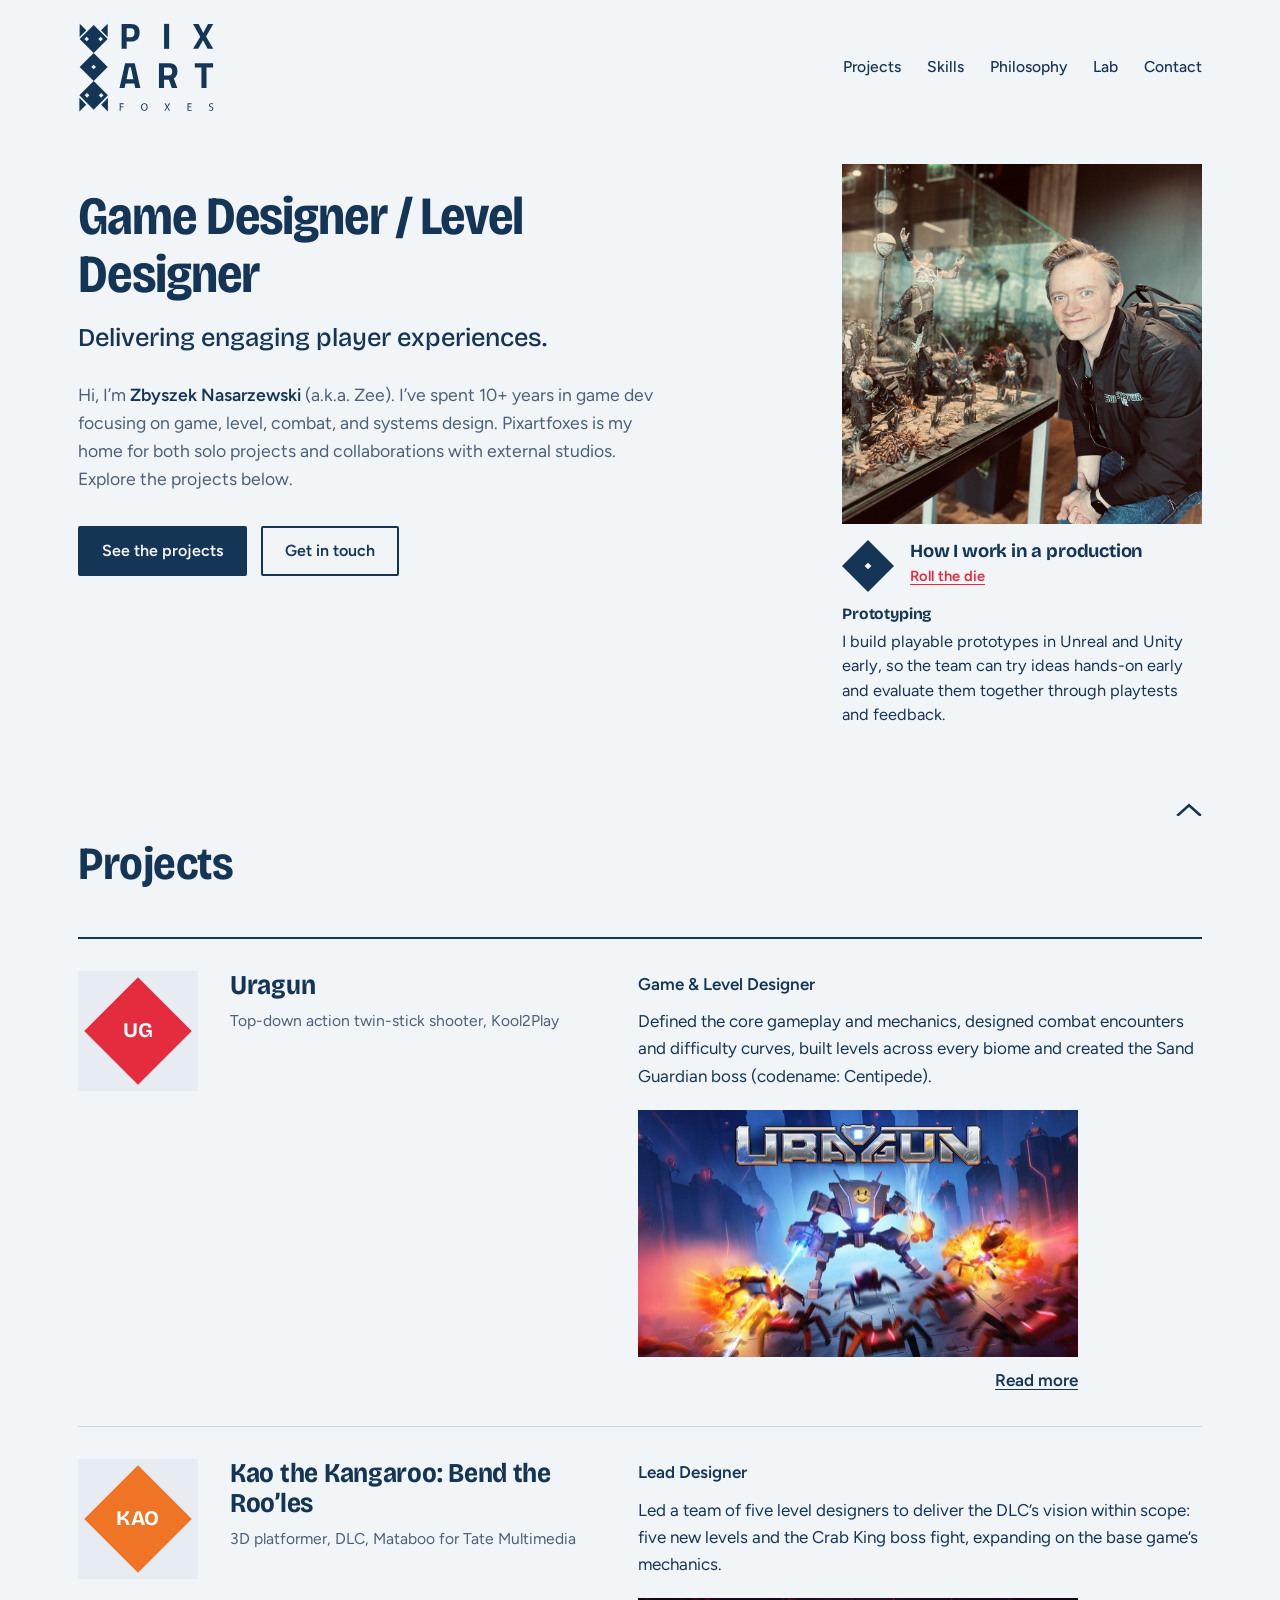
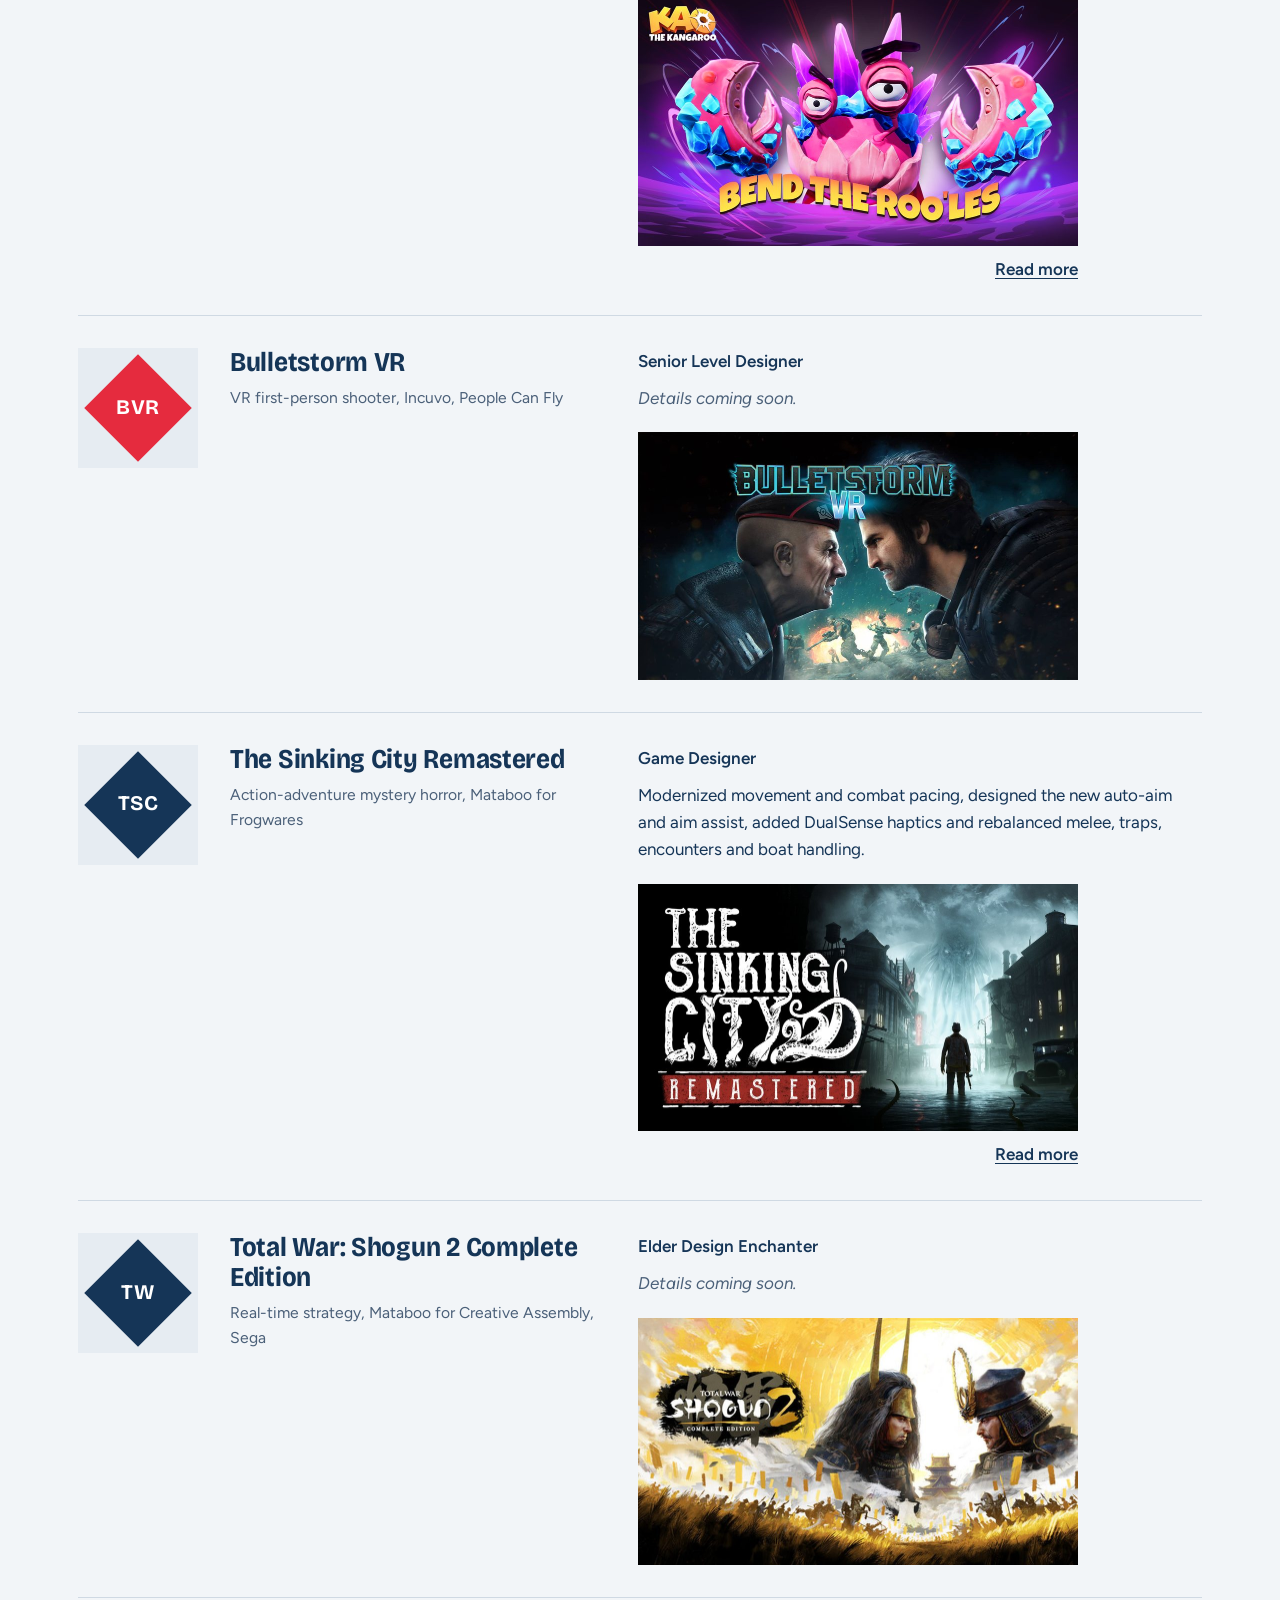
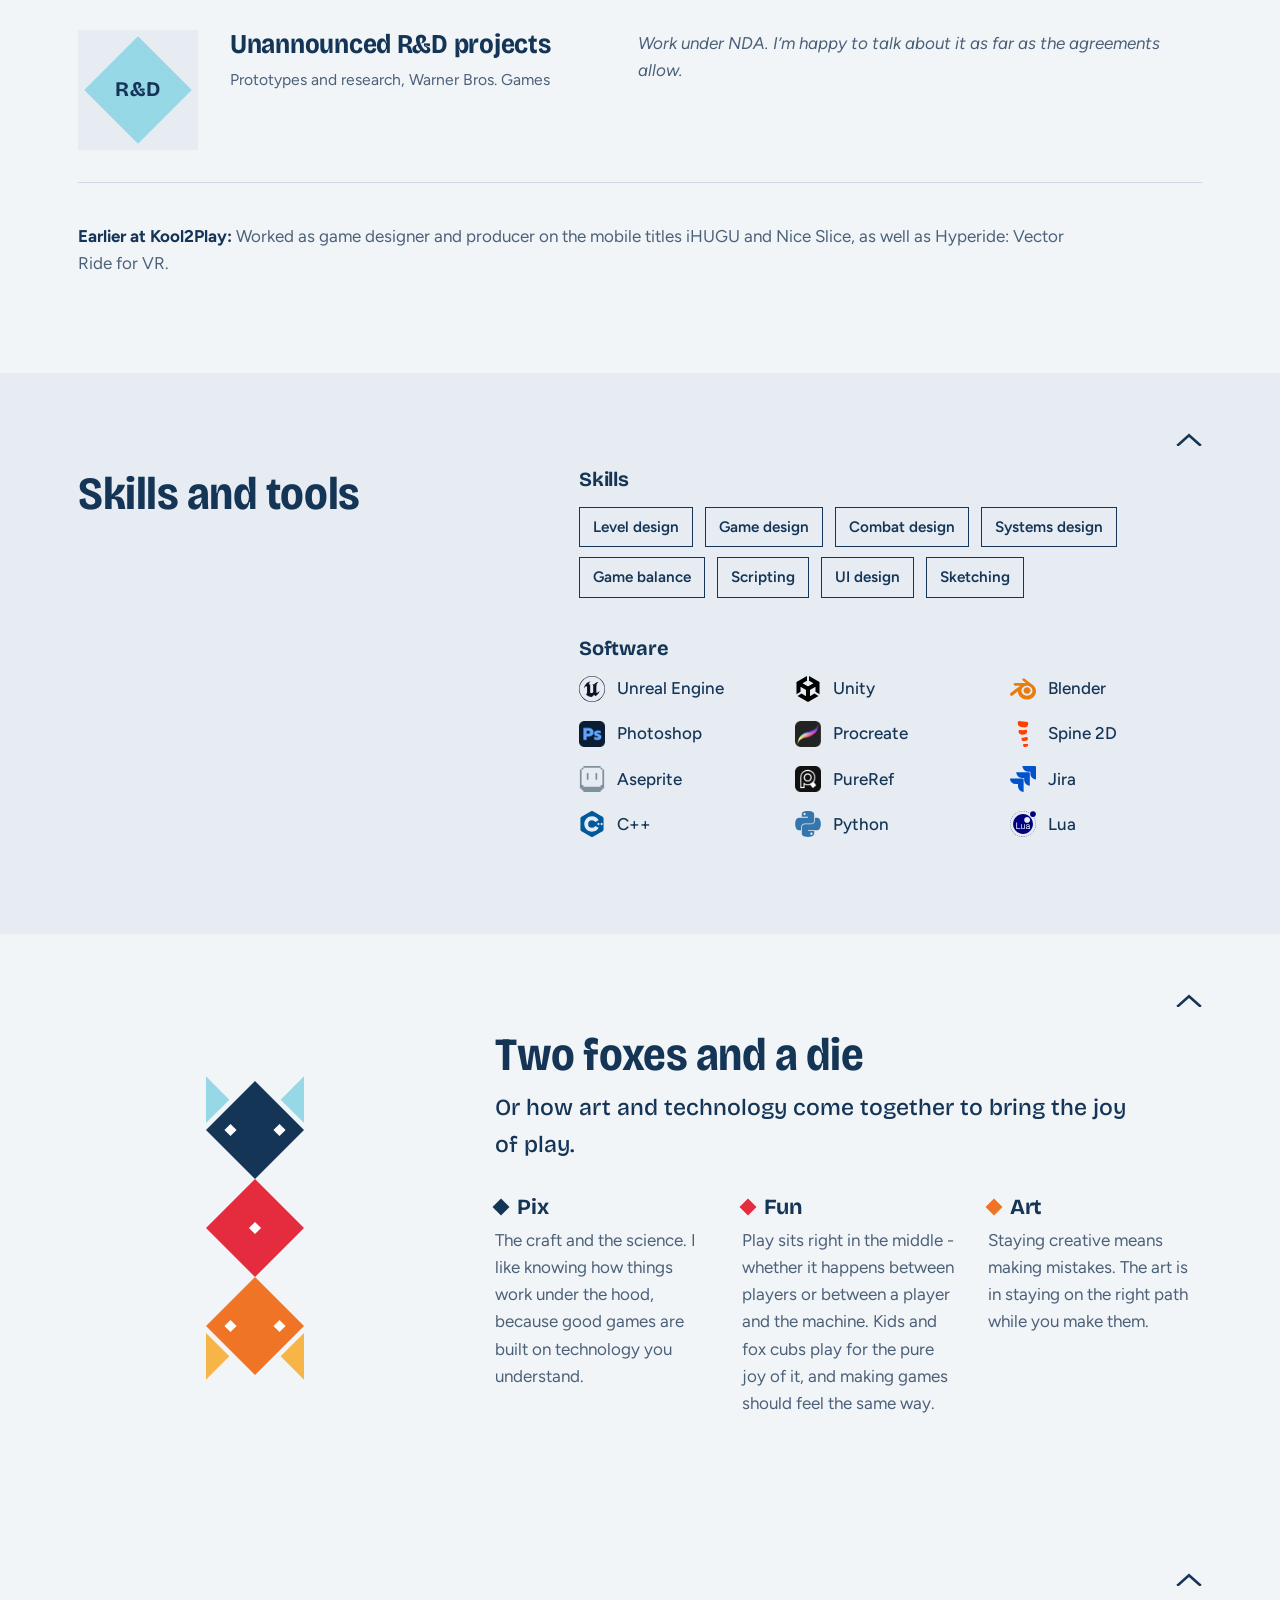
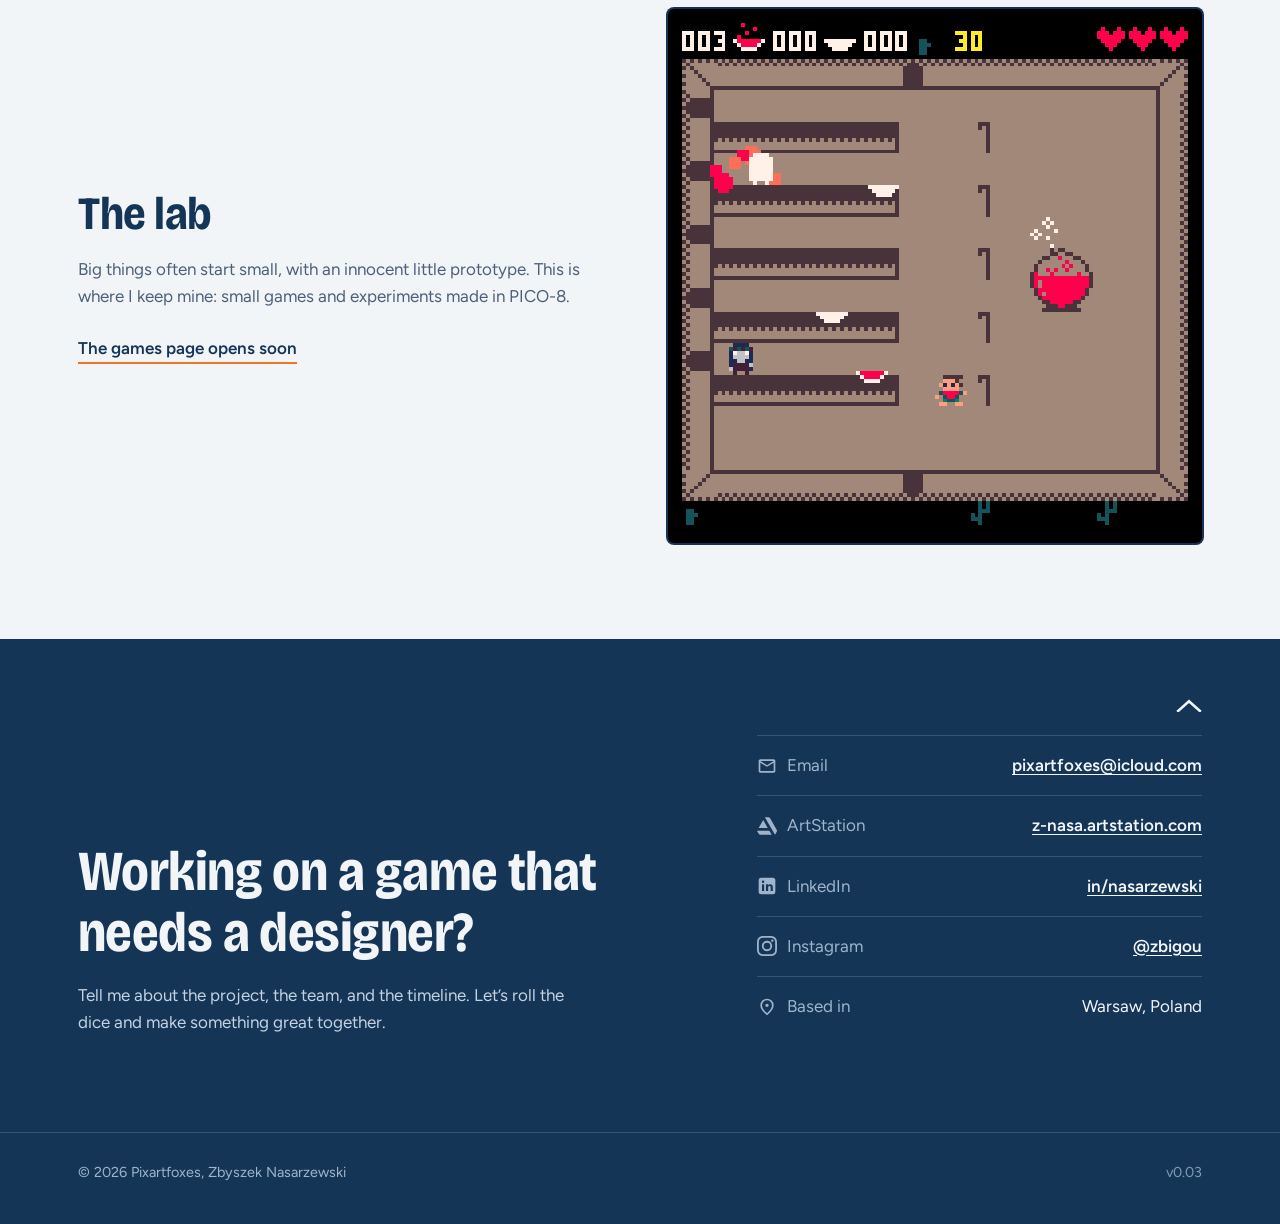
==== commit 47e6b708: "v0.03: Disneyland in the level design thought Co-Authored-By: Claude Opus 5.5 <noreply@anthropic.com" ====
--- a/index.html
+++ b/index.html
@@ -245,7 +245,7 @@
     ["Systems design","Whether designing an economy or interlocking rules, I start with a simple core model and iterate fast - embracing early failures to discover what truly works.", NAVY, W, 4],
     ["Level design","I take levels from paper layouts and whiteboxes all the way to fully scripted, playtested, and shippable spaces.", ORANGE, W, 1],
     ["Level design","Great levels are built around movement and mechanics. I shape spaces based on how players and enemies navigate, fight, and utilize their abilities in action.", ORANGE, W, 2],
-    ["Level design","Level inspiration is all around us. I study everything from city layouts and Disney World to my own neighborhood - though Mother Nature remains the best spatial designer of all.", ORANGE, W, 3],
+    ["Level design","Level inspiration is all around us. I study everything from city layouts and Disneyland to my own neighborhood - though Mother Nature remains the best spatial designer of all.", ORANGE, W, 3],
     ["Combat design","I design combat encounters and enemy behaviors that telegraph clearly and stay readable under pressure.", RED, W, 1],
     ["Game balance","I balance combat, economy, and pacing using playtest sessions - not guesswork.", RED, W, 2],
     ["Game design","I shape progression and difficulty curves that teach mechanics organically and keep players in the flow state.", RED, W, 3],
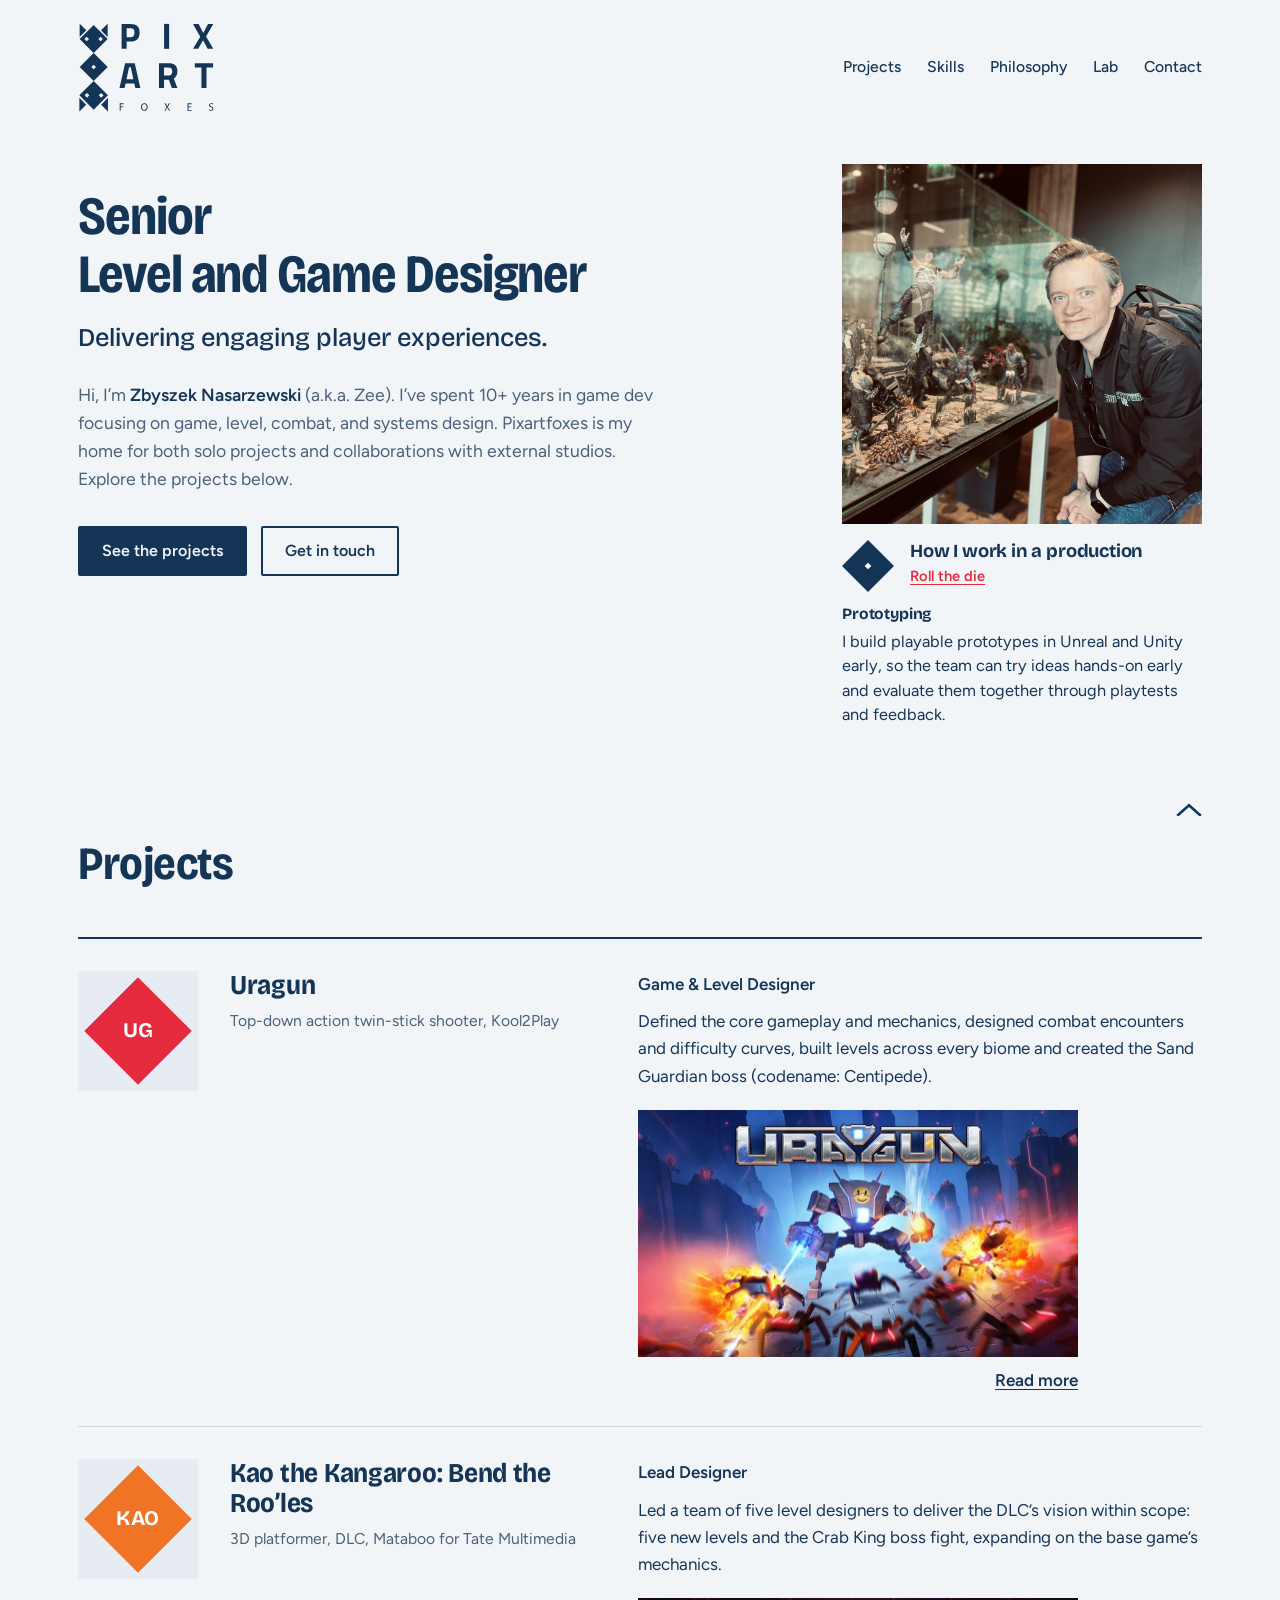
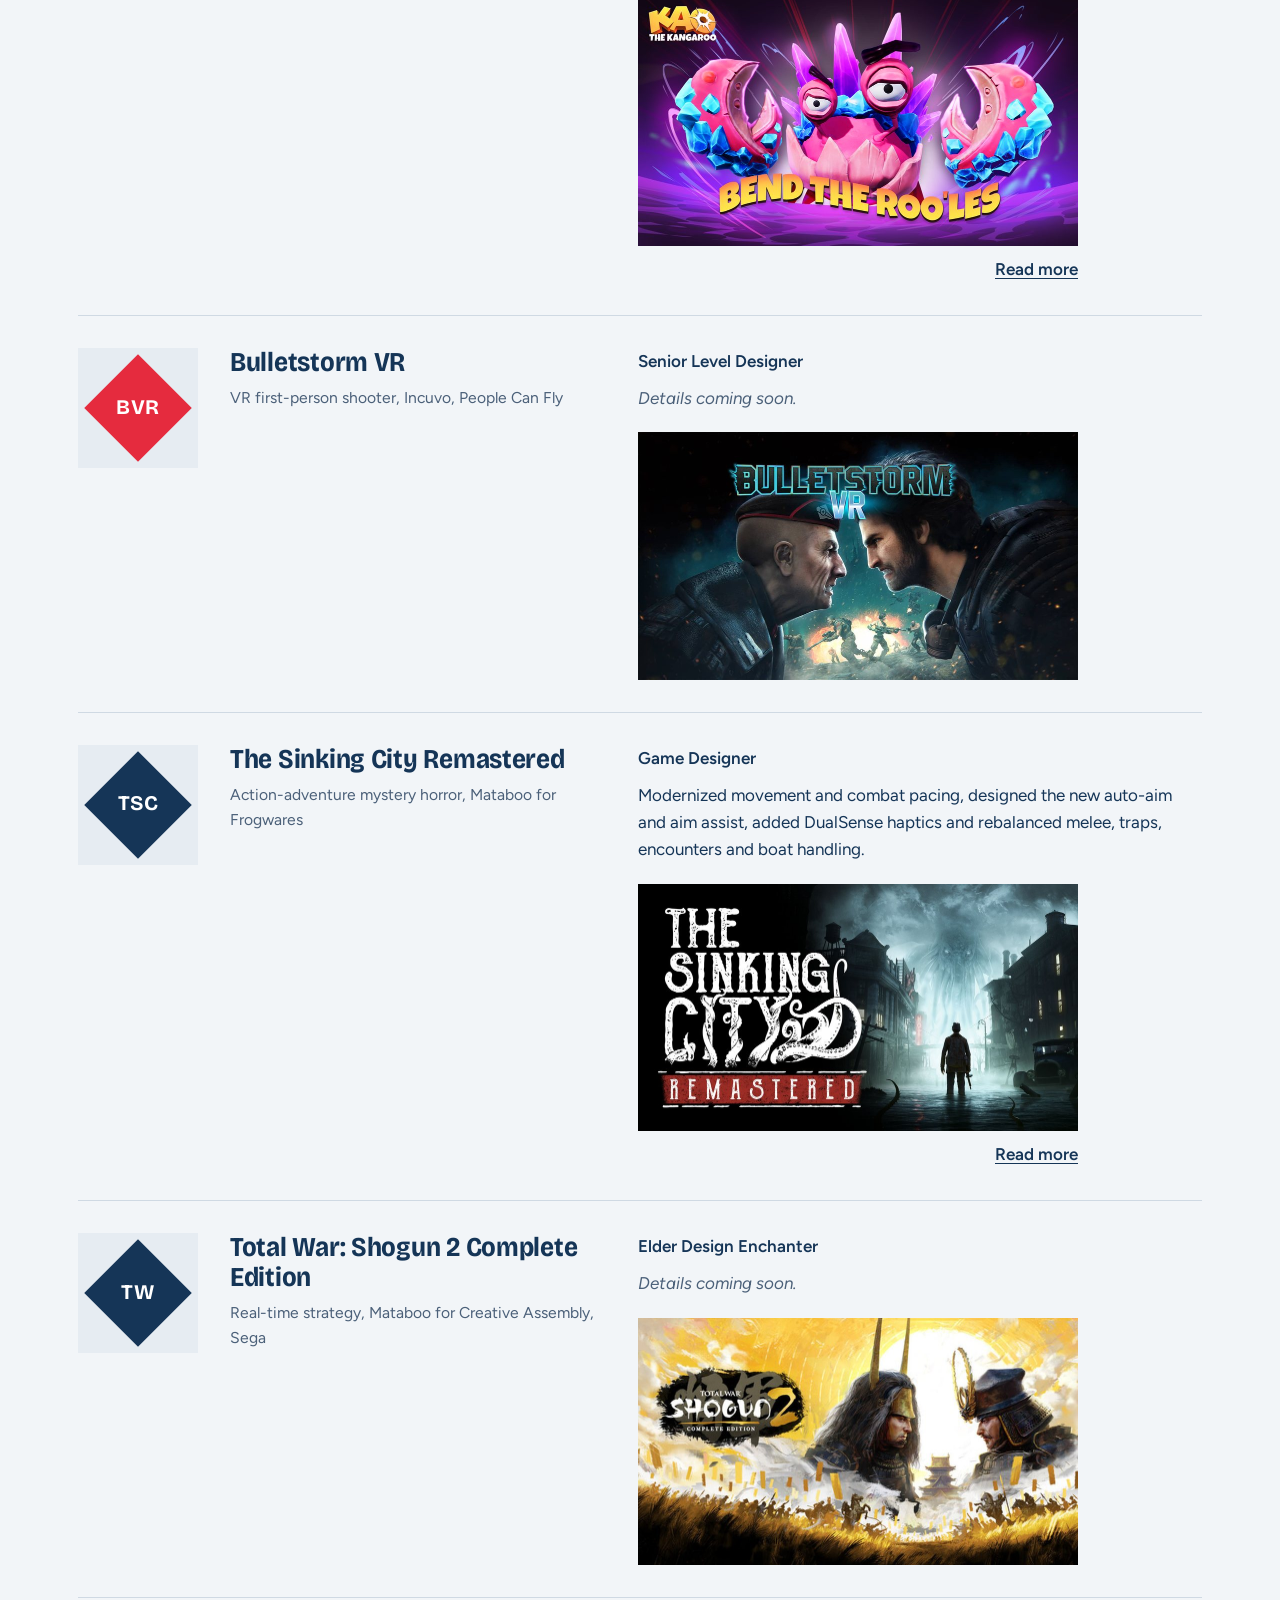
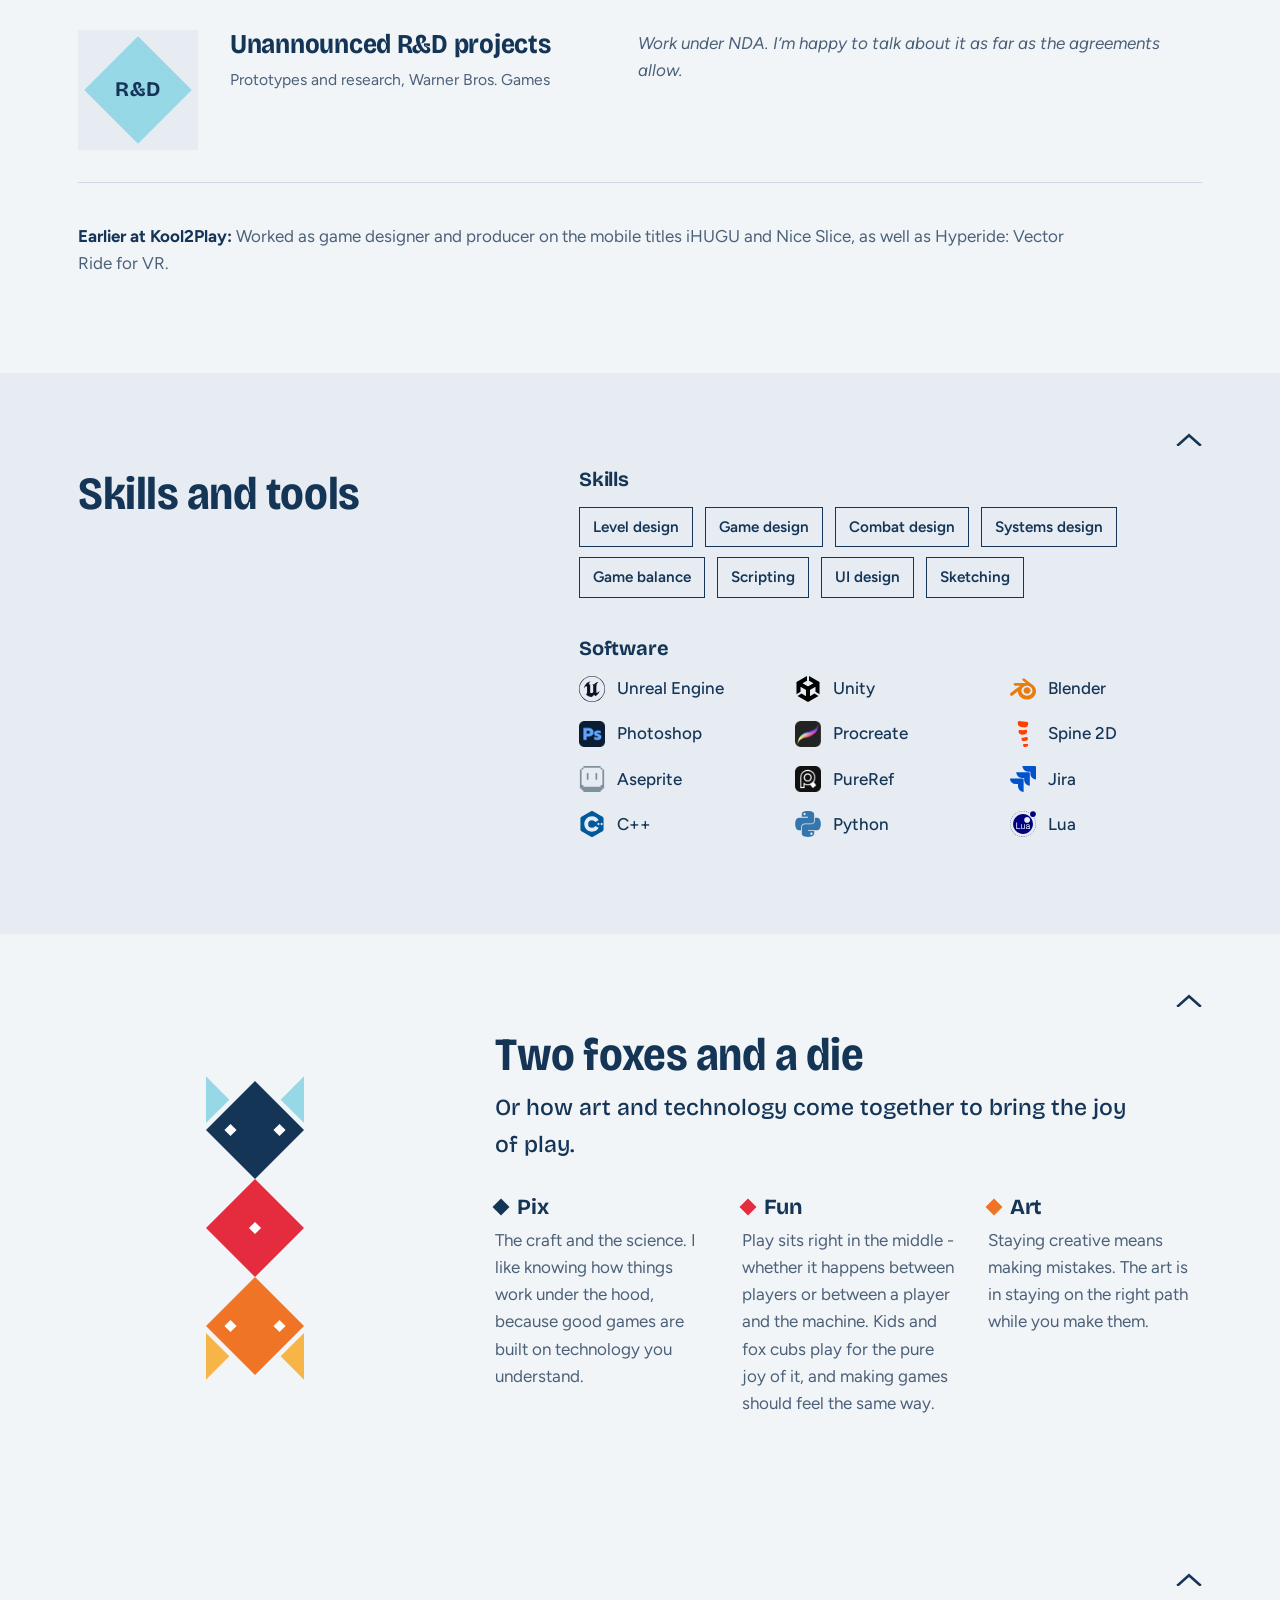
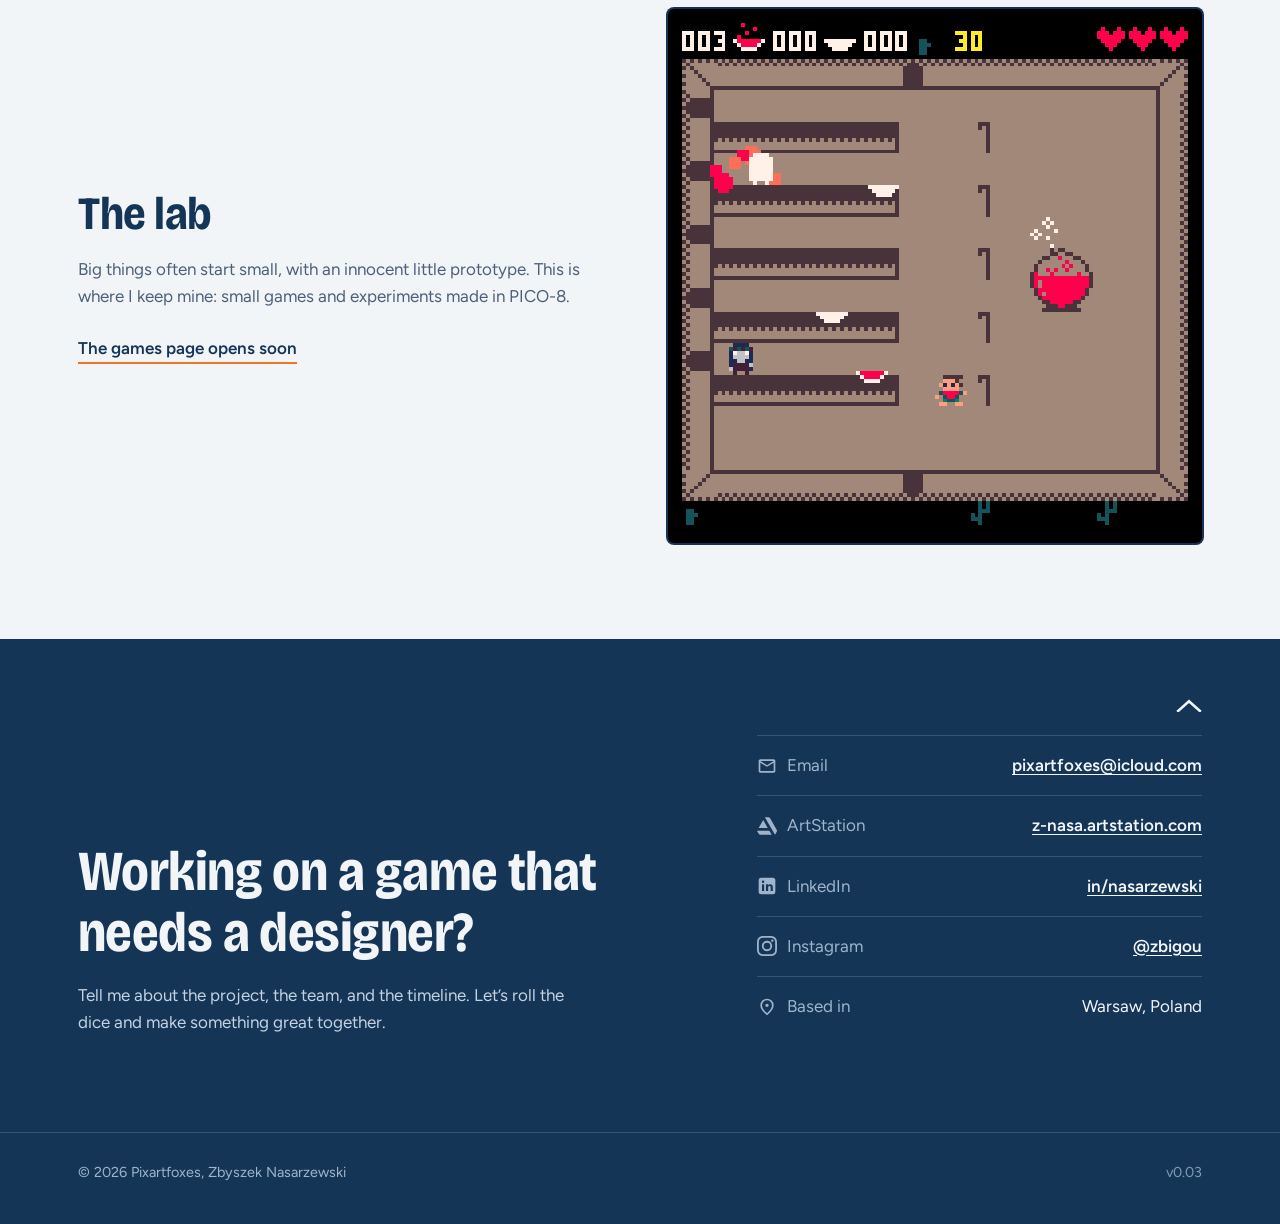
==== commit 7d443b62: "v0.03: hero title Senior Level and Game Designer Co-Authored-By: Claude Opus 5.5 <noreply@anthropic." ====
--- a/index.html
+++ b/index.html
@@ -51,7 +51,7 @@
   <section class="hero">
     <div class="wrap">
       <div>
-        <h1>Game Designer / Level Designer</h1>
+        <h1>Senior<br>Level and Game Designer</h1>
         <p class="claim">Delivering engaging player experiences.</p>
         <p class="lede">Hi, I’m <b>Zbyszek Nasarzewski</b> (a.k.a. Zee). I’ve spent 10+ years in game dev focusing on game, level, combat, and systems design. Pixartfoxes is my home for both solo projects and collaborations with external studios. Explore the projects below.</p>
         <div class="ctas">
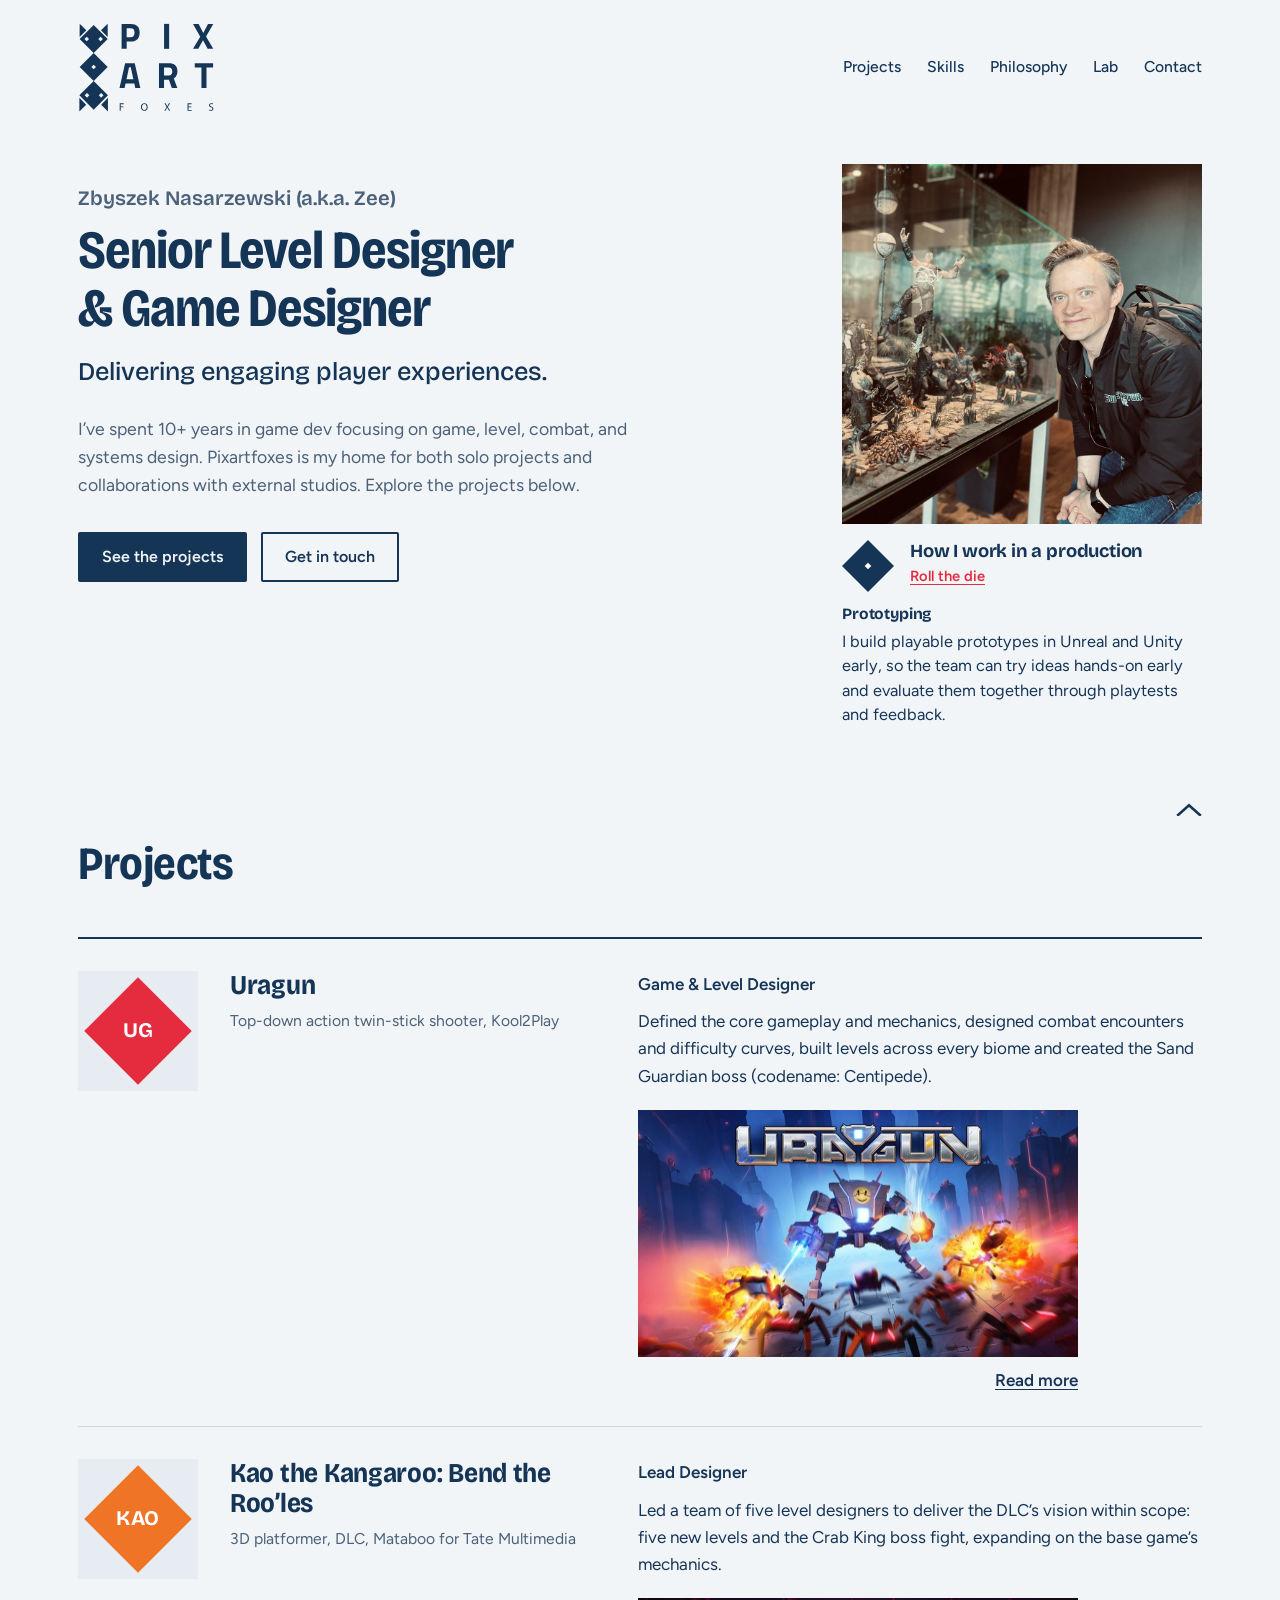
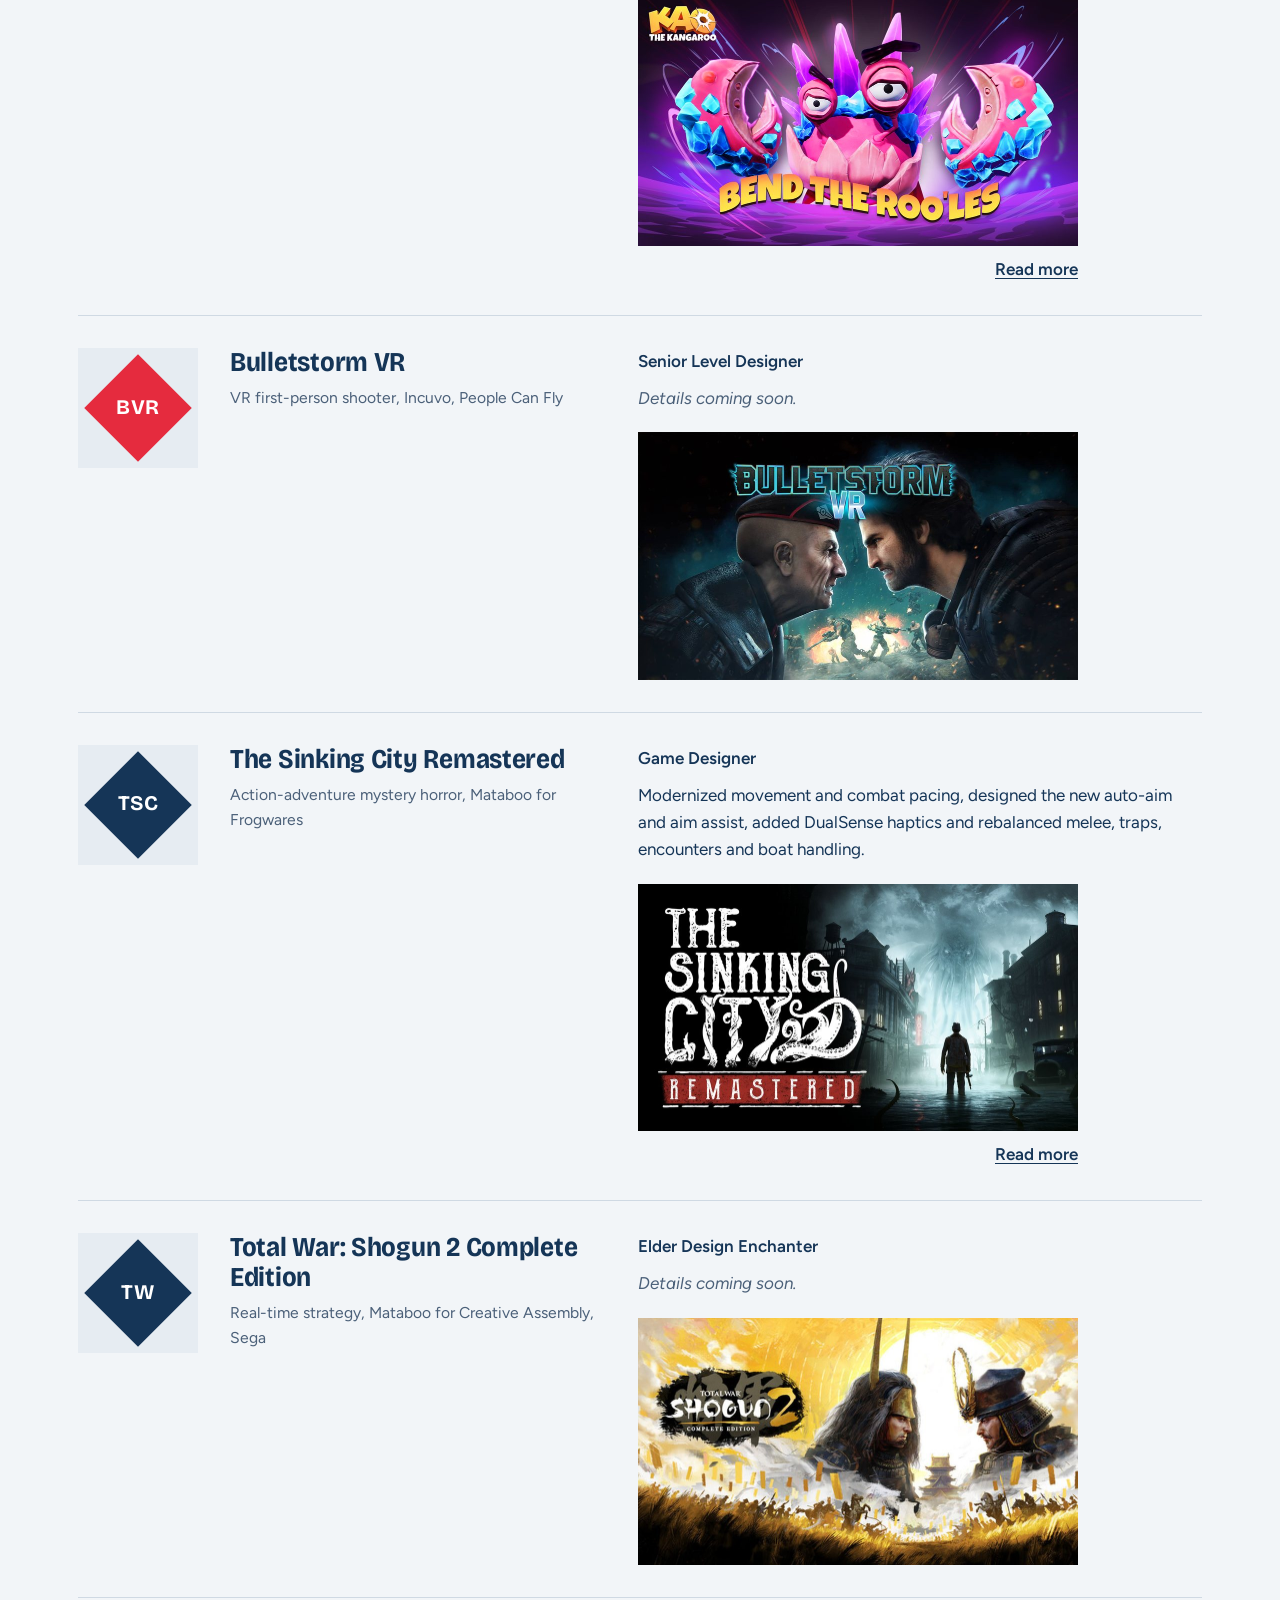
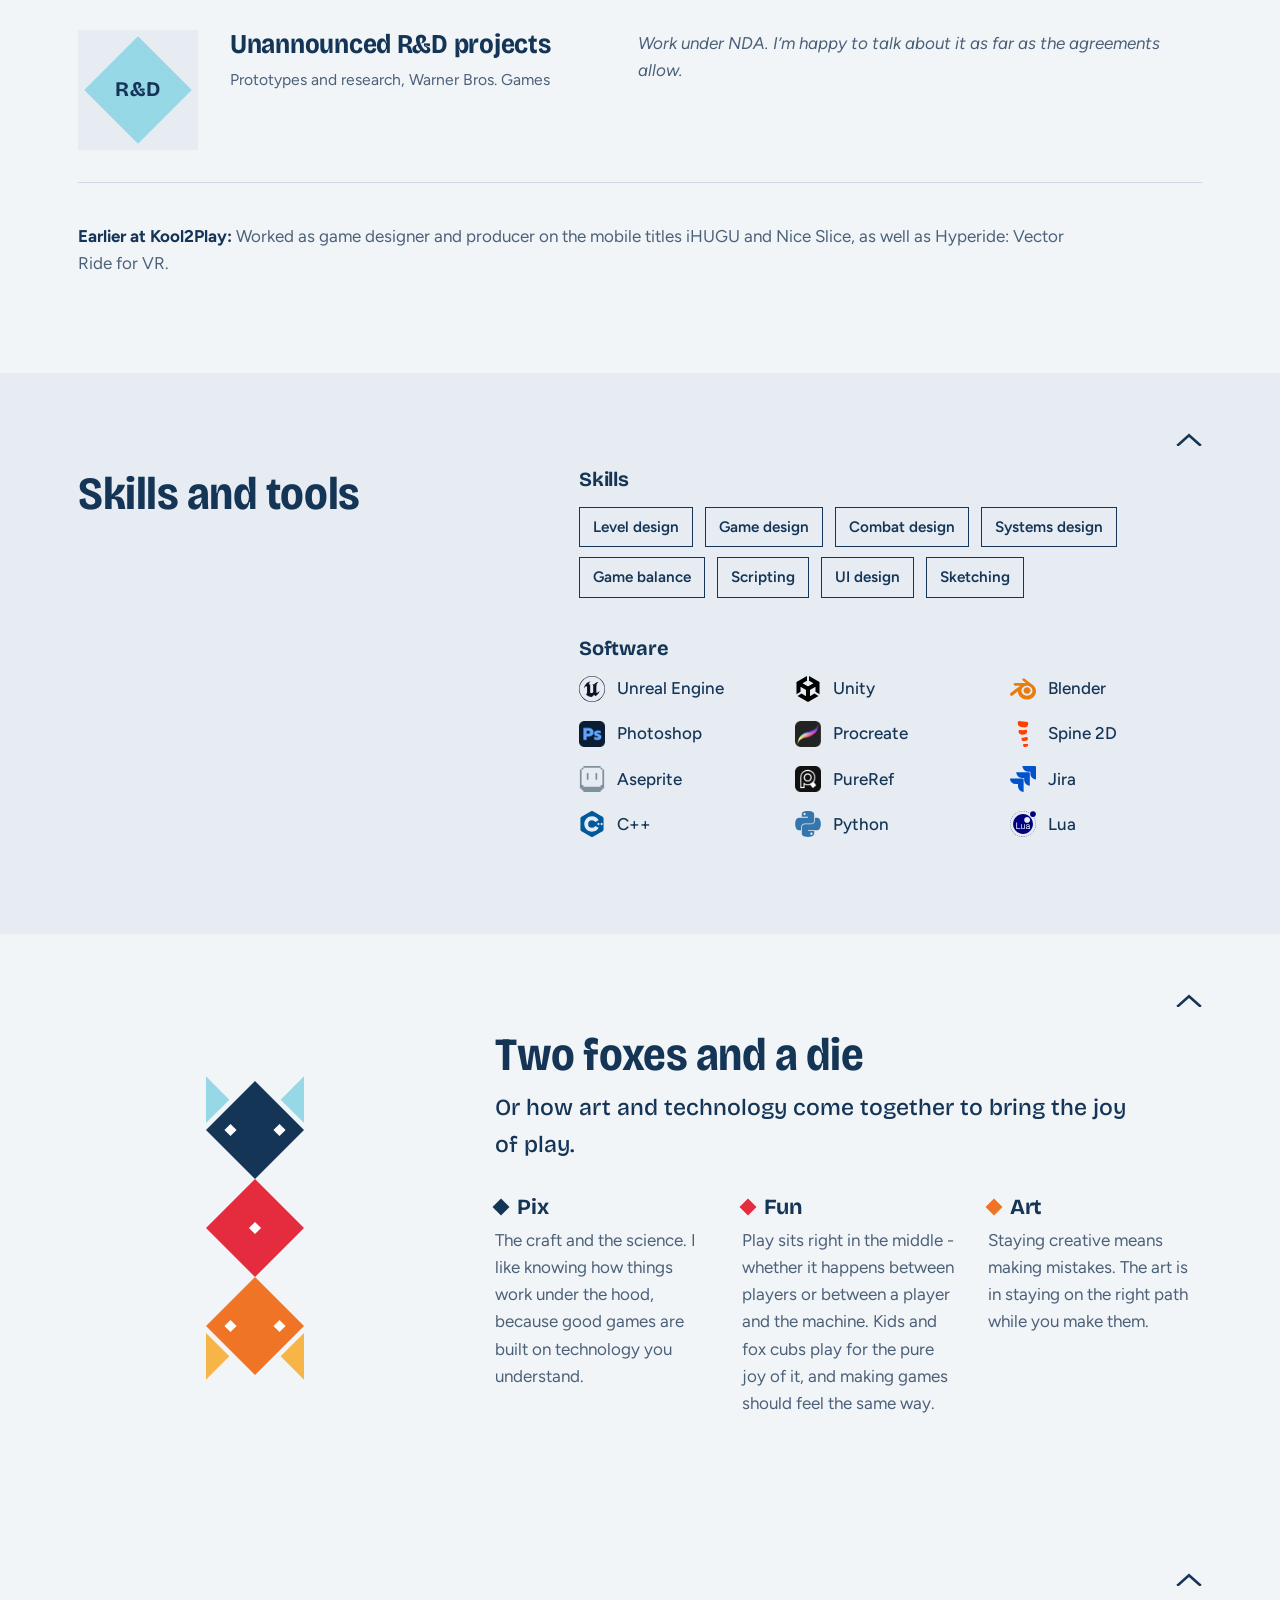
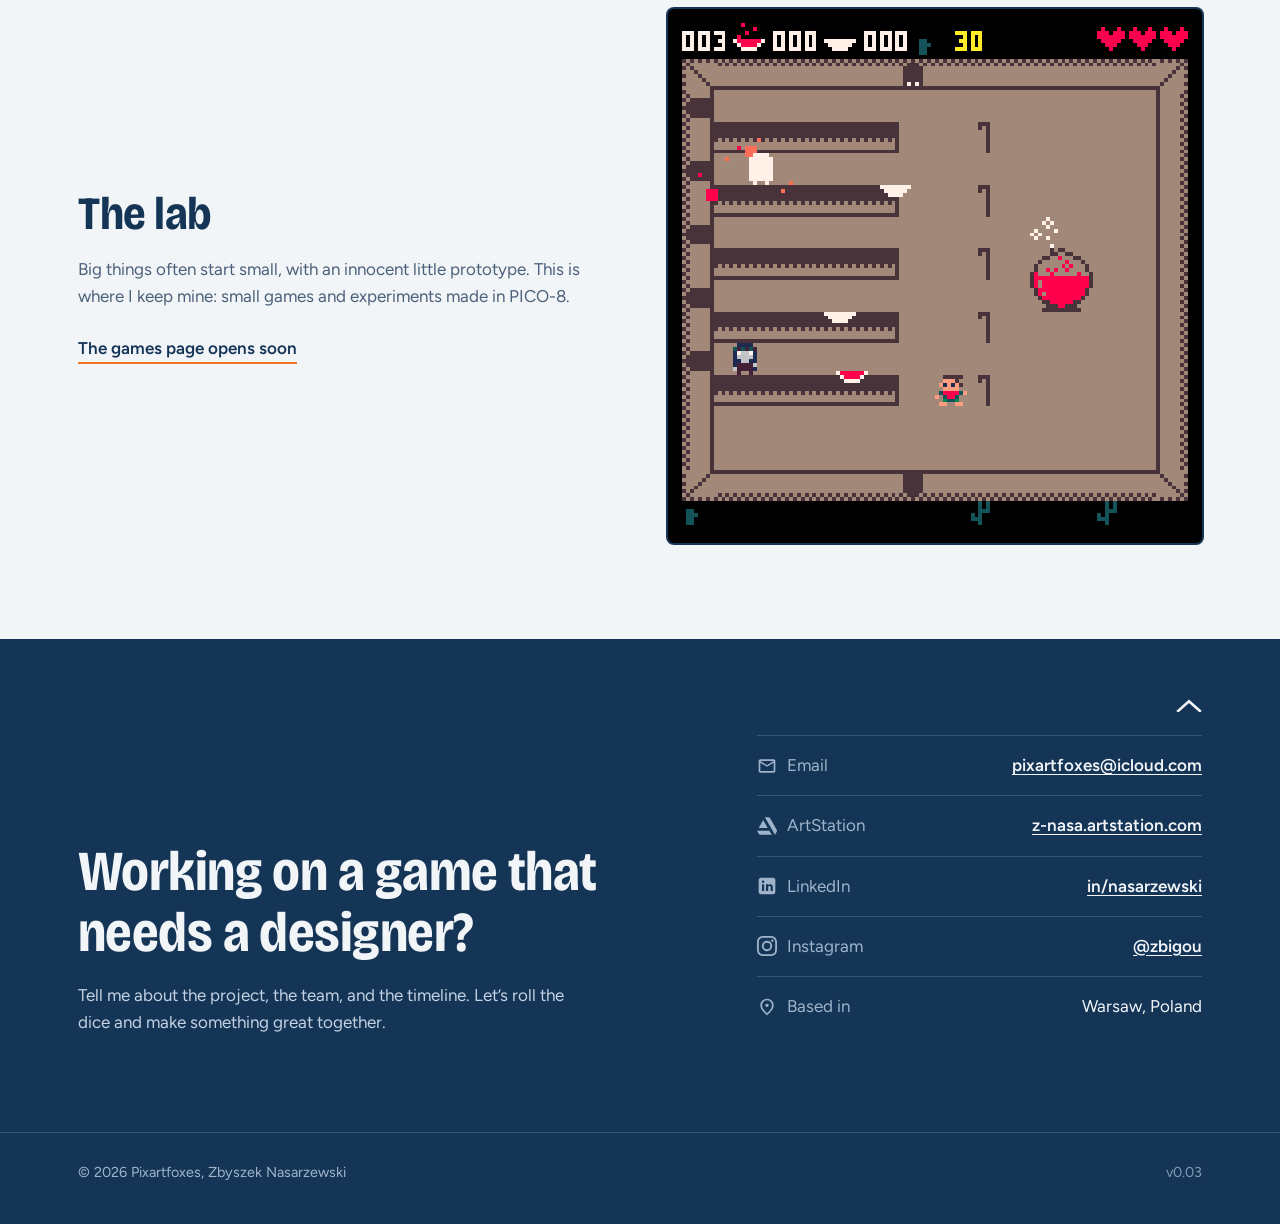
==== commit e30de406: "v0.03: hero with name line and new title Co-Authored-By: Claude Opus 5.5 <noreply@anthropic.com> Cla" ====
--- a/index.html
+++ b/index.html
@@ -51,9 +51,9 @@
   <section class="hero">
     <div class="wrap">
       <div>
-        <h1>Senior<br>Level and Game Designer</h1>
+        <h1><span class="h1-name">Zbyszek Nasarzewski (a.k.a. Zee)</span>Senior Level Designer<br>&amp; Game Designer</h1>
         <p class="claim">Delivering engaging player experiences.</p>
-        <p class="lede">Hi, I’m <b>Zbyszek Nasarzewski</b> (a.k.a. Zee). I’ve spent 10+ years in game dev focusing on game, level, combat, and systems design. Pixartfoxes is my home for both solo projects and collaborations with external studios. Explore the projects below.</p>
+        <p class="lede">I’ve spent 10+ years in game dev focusing on game, level, combat, and systems design. Pixartfoxes is my home for both solo projects and collaborations with external studios. Explore the projects below.</p>
         <div class="ctas">
           <a class="btn btn--solid" href="#projects">See the projects</a>
           <a class="btn btn--ghost" href="#contact">Get in touch</a>
--- a/assets/site.css
+++ b/assets/site.css
@@ -305,3 +305,4 @@
 .contact .to-top:hover{color:var(--amber)}
 @media (max-width:560px){.to-top{right:20px;top:-32px}}
 .soft li img{width:26px;height:26px;flex:none;display:block}
+.h1-name{display:block;font-size:clamp(1.1rem,1.6vw,1.35rem);font-weight:600;letter-spacing:0;color:var(--ink-soft);margin-bottom:12px;font-variation-settings:"wdth" 100}
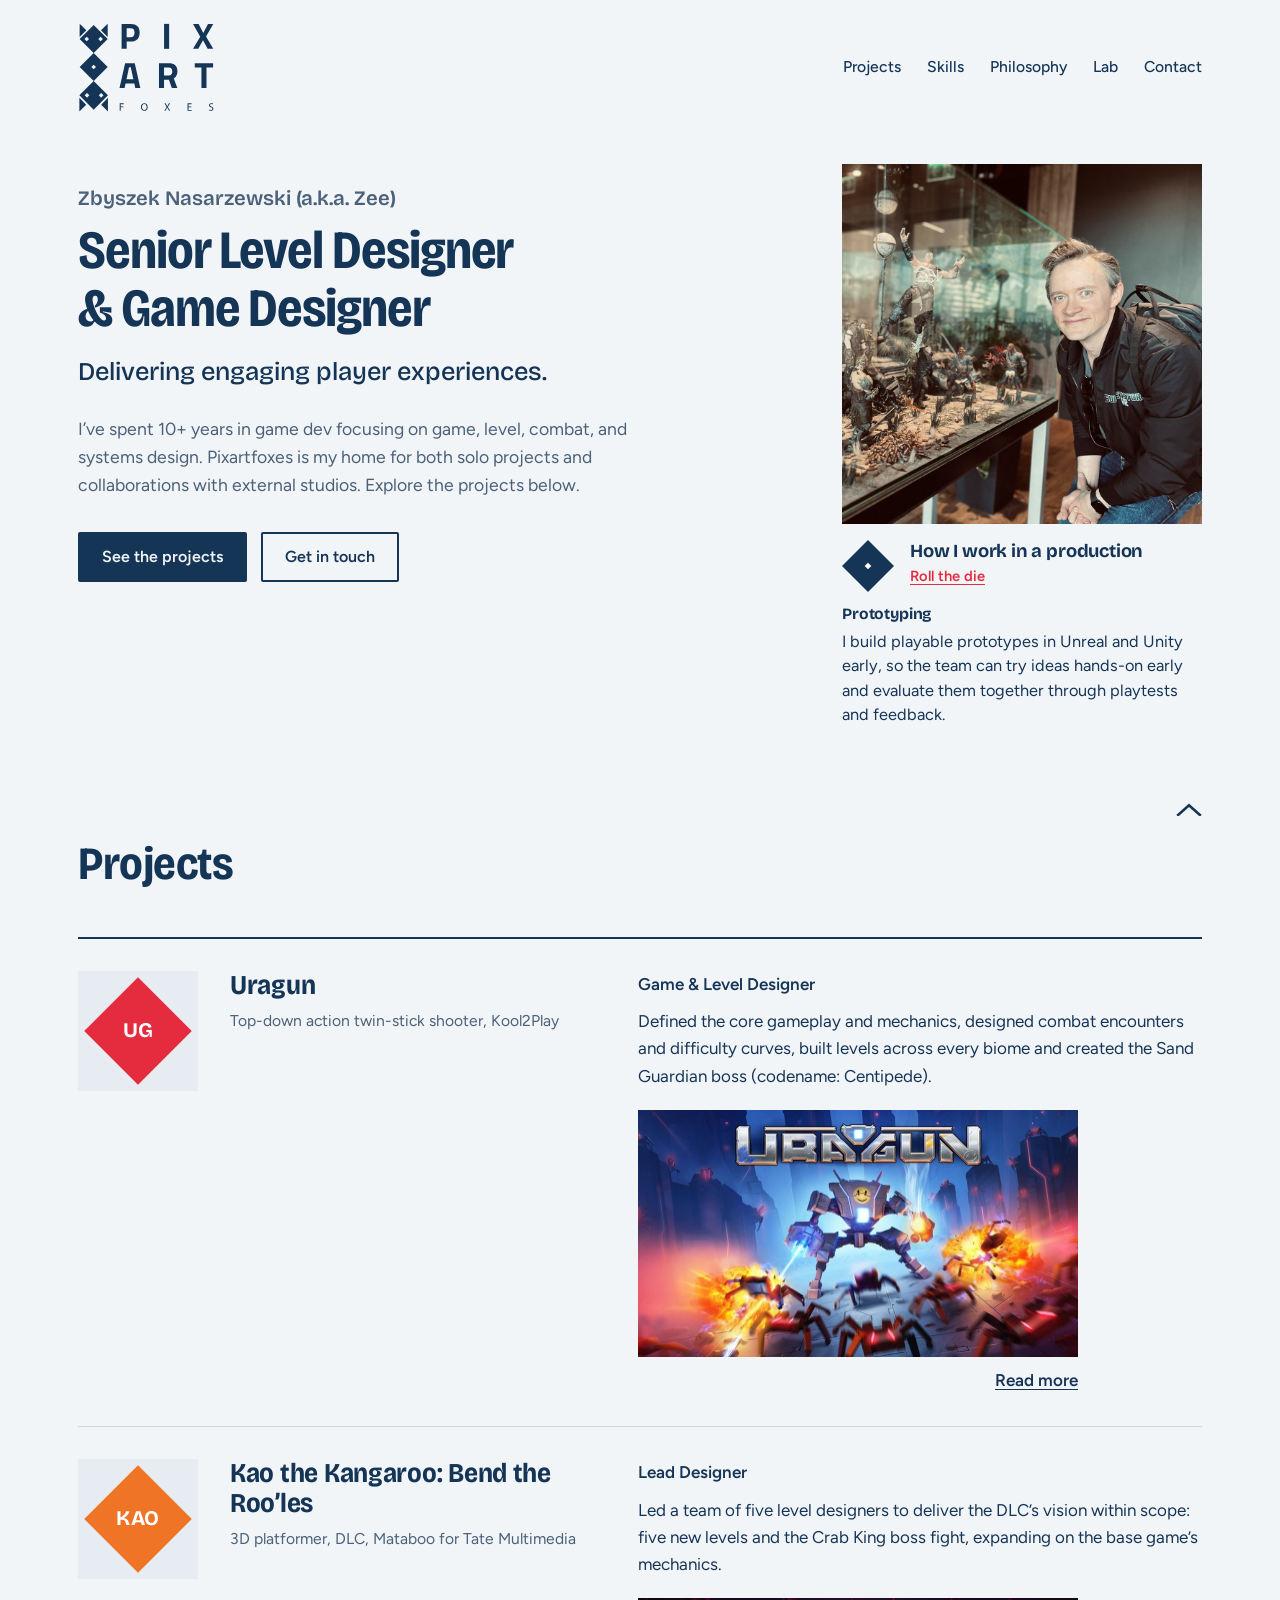
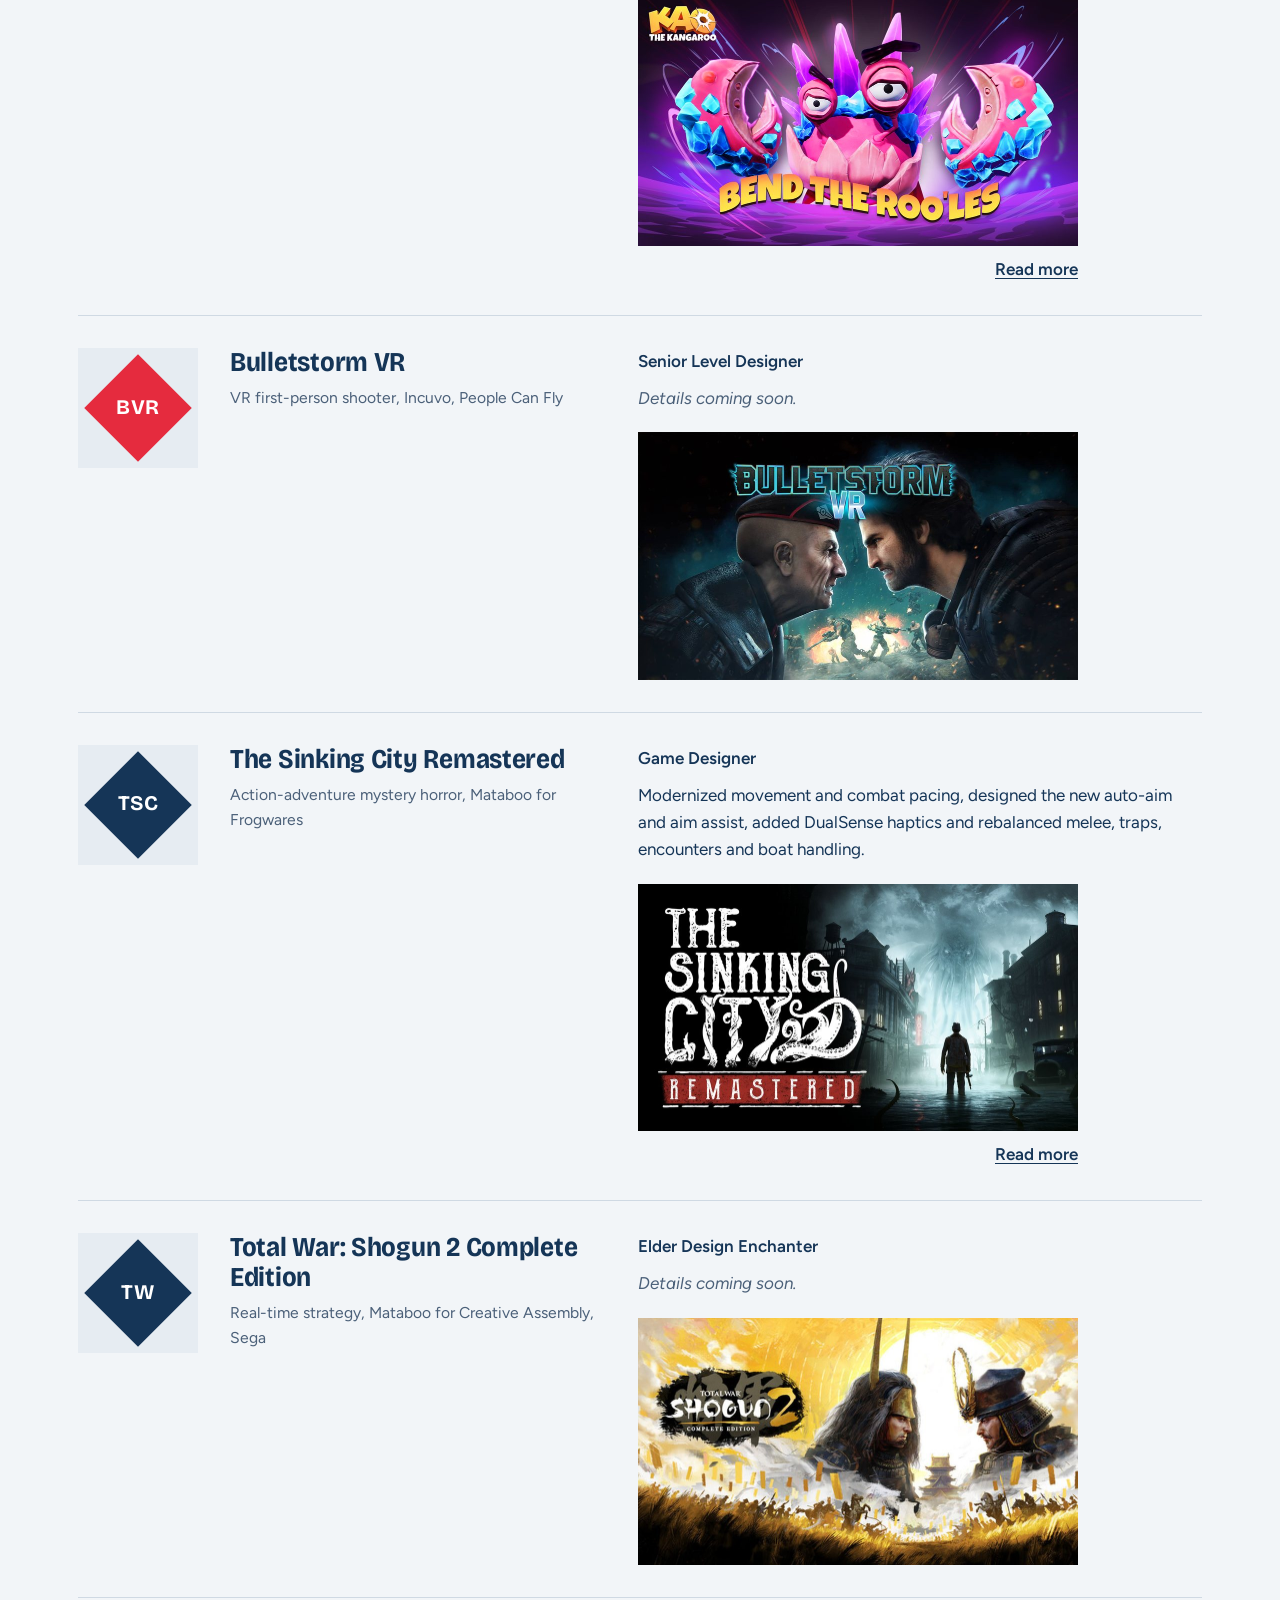
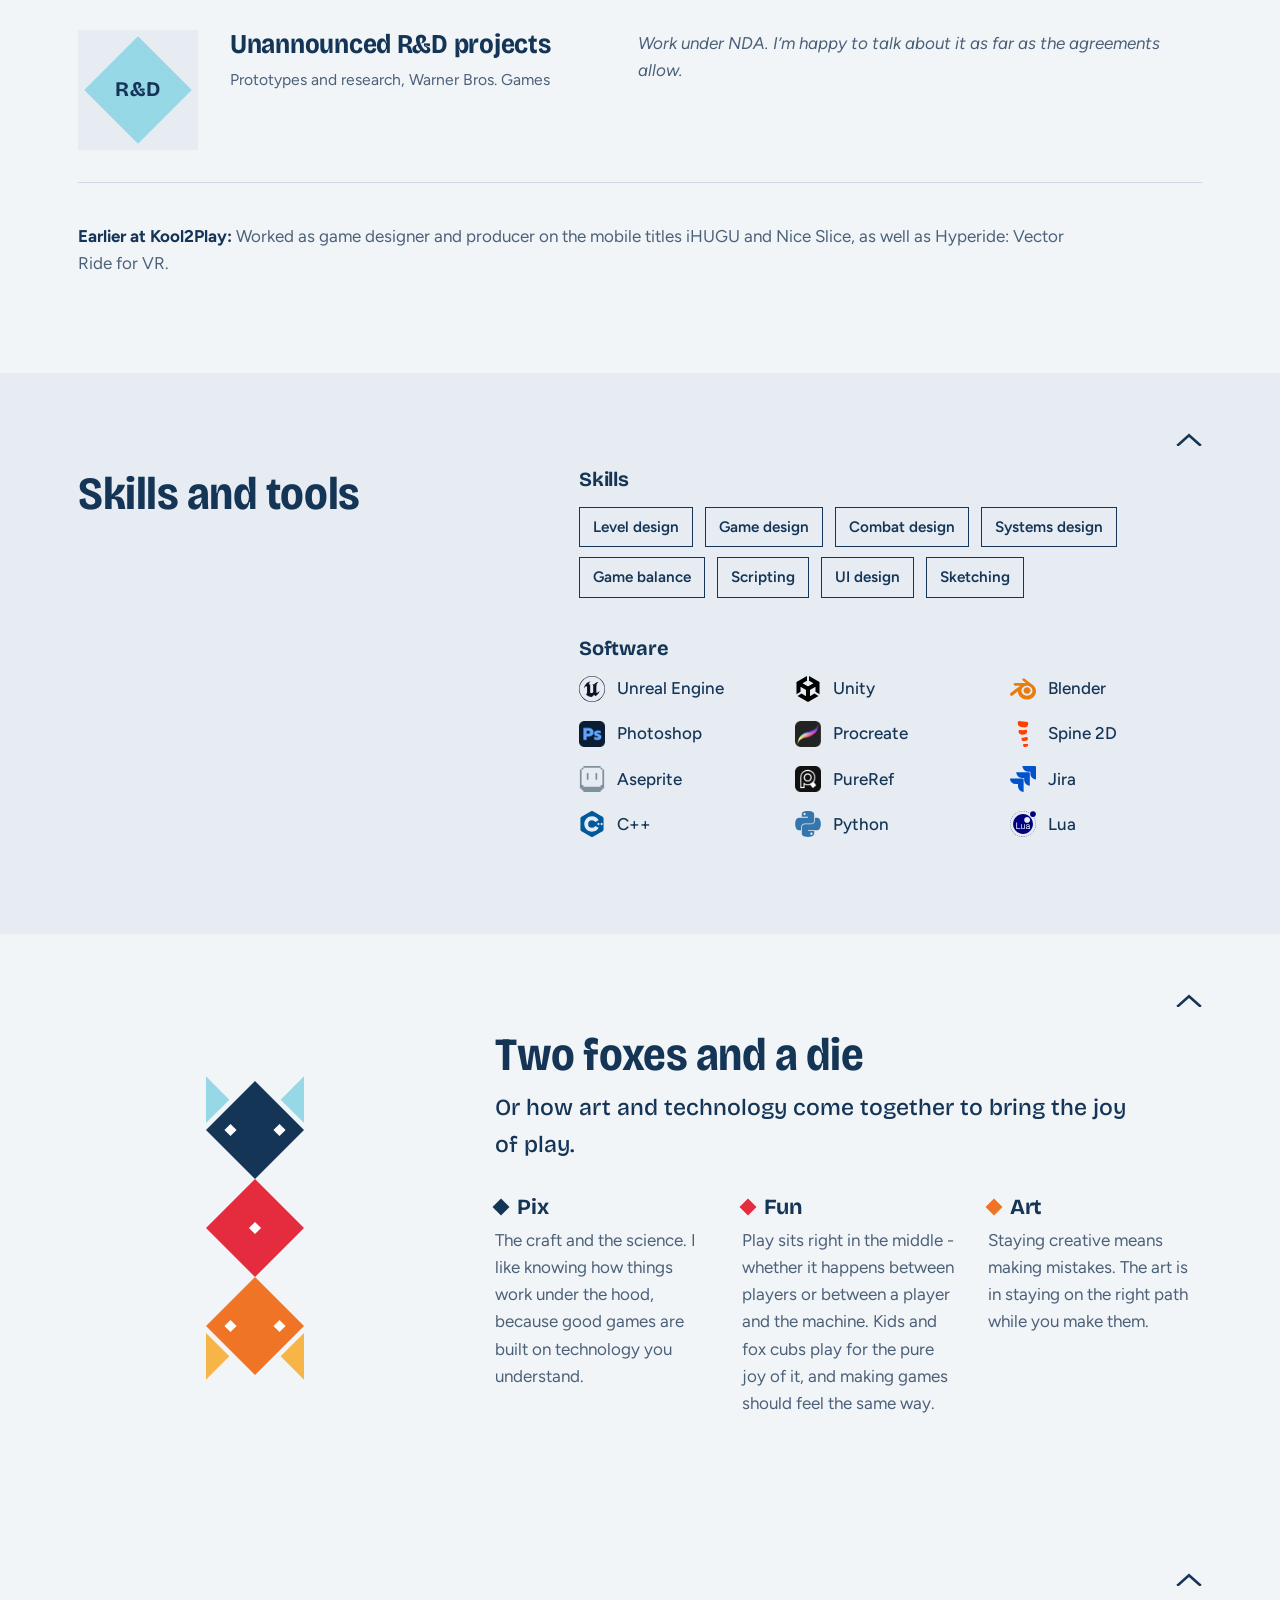
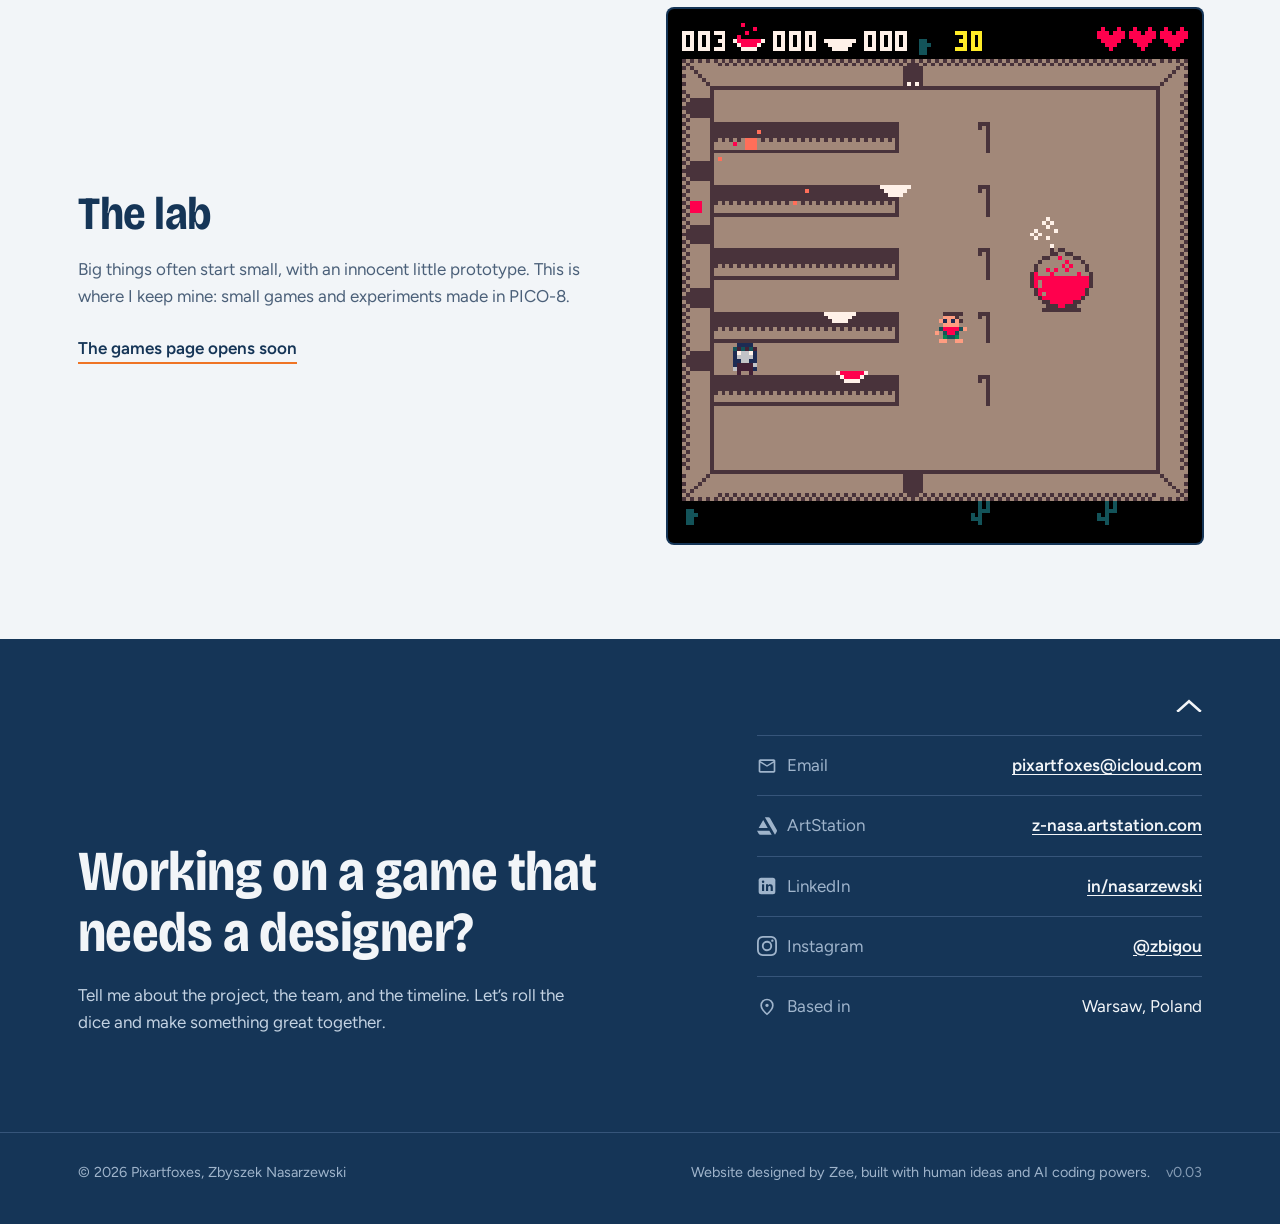
==== commit f94f40a8: "v0.03: footer credit line Co-Authored-By: Claude Opus 5.5 <noreply@anthropic.com> Claude-Session: ht" ====
--- a/index.html
+++ b/index.html
@@ -231,7 +231,7 @@
   </section>
 </main>
 <footer>
-  <div class="wrap foot"><span>© 2026 Pixartfoxes, Zbyszek Nasarzewski</span><span class="ver">v0.03</span></div>
+  <div class="wrap foot"><span>© 2026 Pixartfoxes, Zbyszek Nasarzewski</span><span class="credit-line">Website designed by Zee, built with human ideas and AI coding powers.<span class="ver">v0.03</span></span></div>
 </footer>
 
 <script>
--- a/assets/site.css
+++ b/assets/site.css
@@ -306,3 +306,5 @@
 @media (max-width:560px){.to-top{right:20px;top:-32px}}
 .soft li img{width:26px;height:26px;flex:none;display:block}
 .h1-name{display:block;font-size:clamp(1.1rem,1.6vw,1.35rem);font-weight:600;letter-spacing:0;color:var(--ink-soft);margin-bottom:12px;font-variation-settings:"wdth" 100}
+.credit-line{display:inline-flex;flex-wrap:wrap;gap:6px 16px;justify-content:flex-end;text-align:right}
+@media (max-width:700px){.foot{flex-direction:column}.credit-line{justify-content:flex-start;text-align:left}}
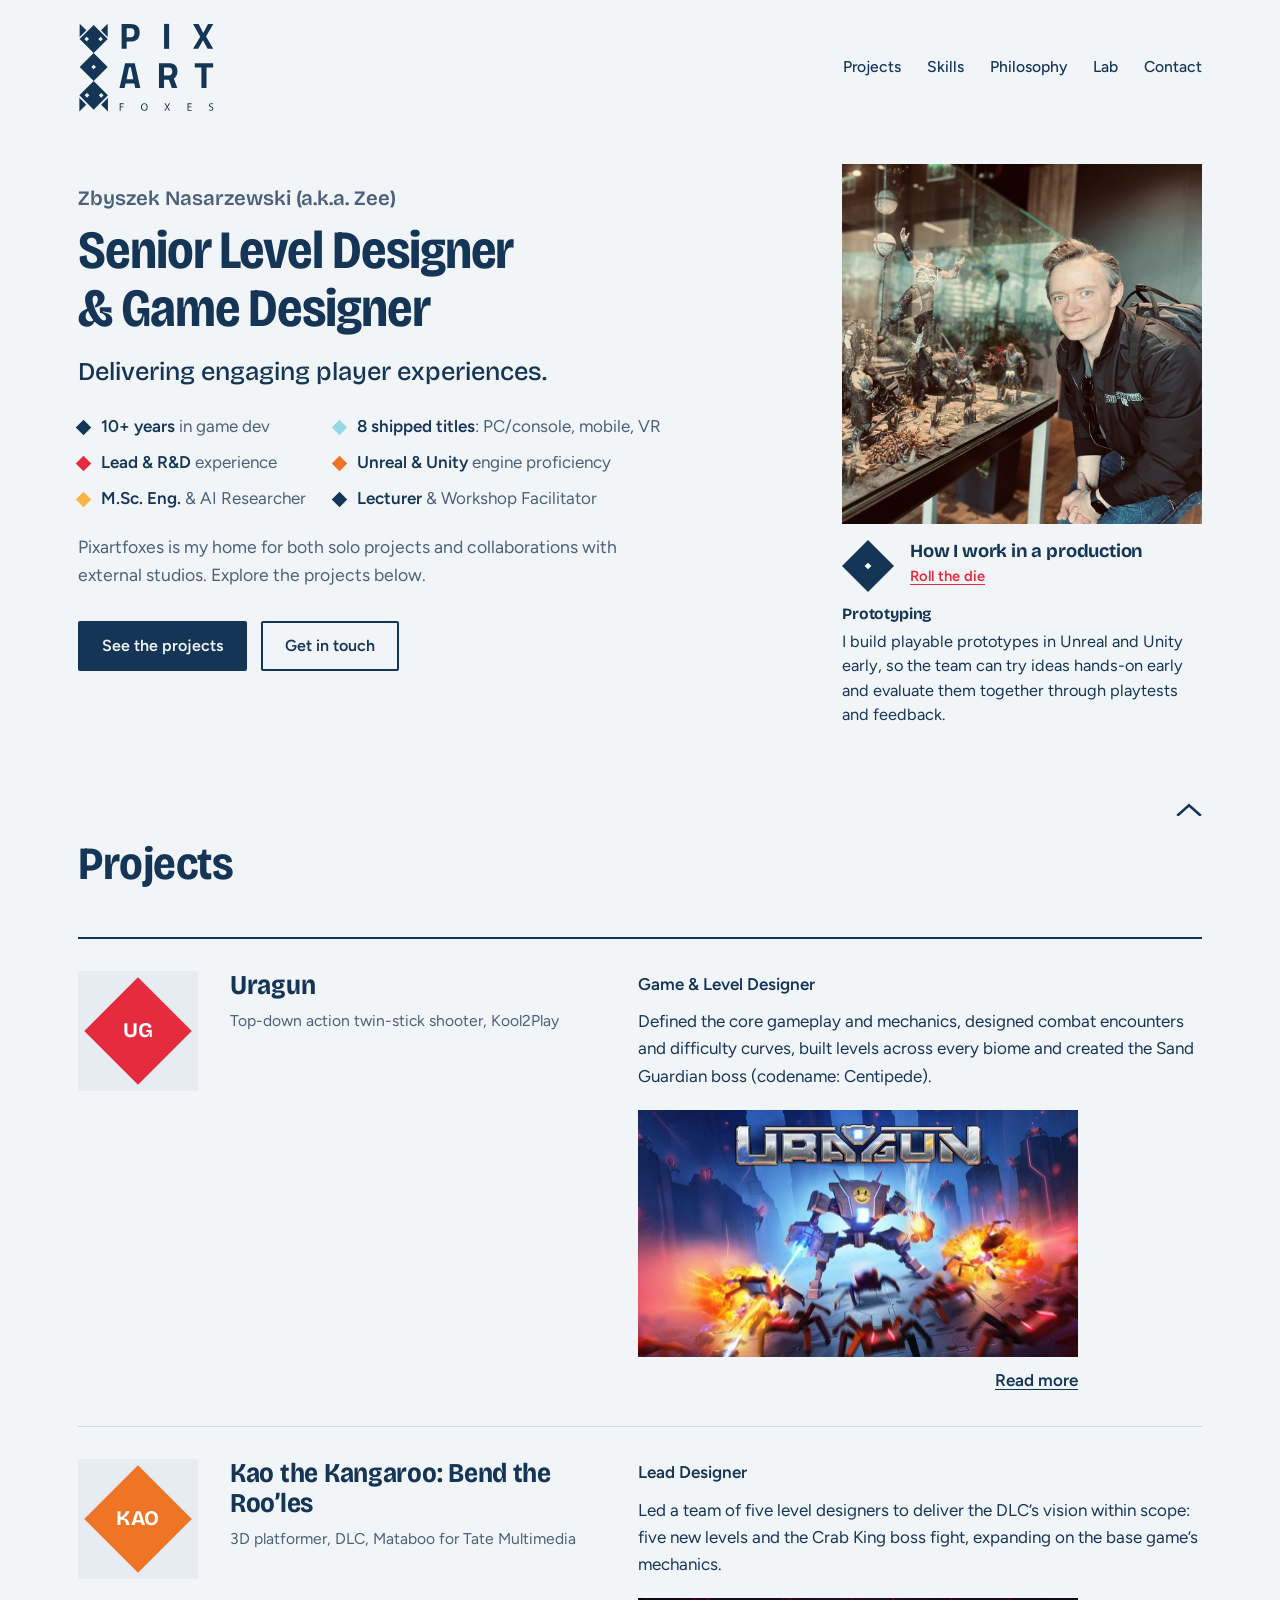
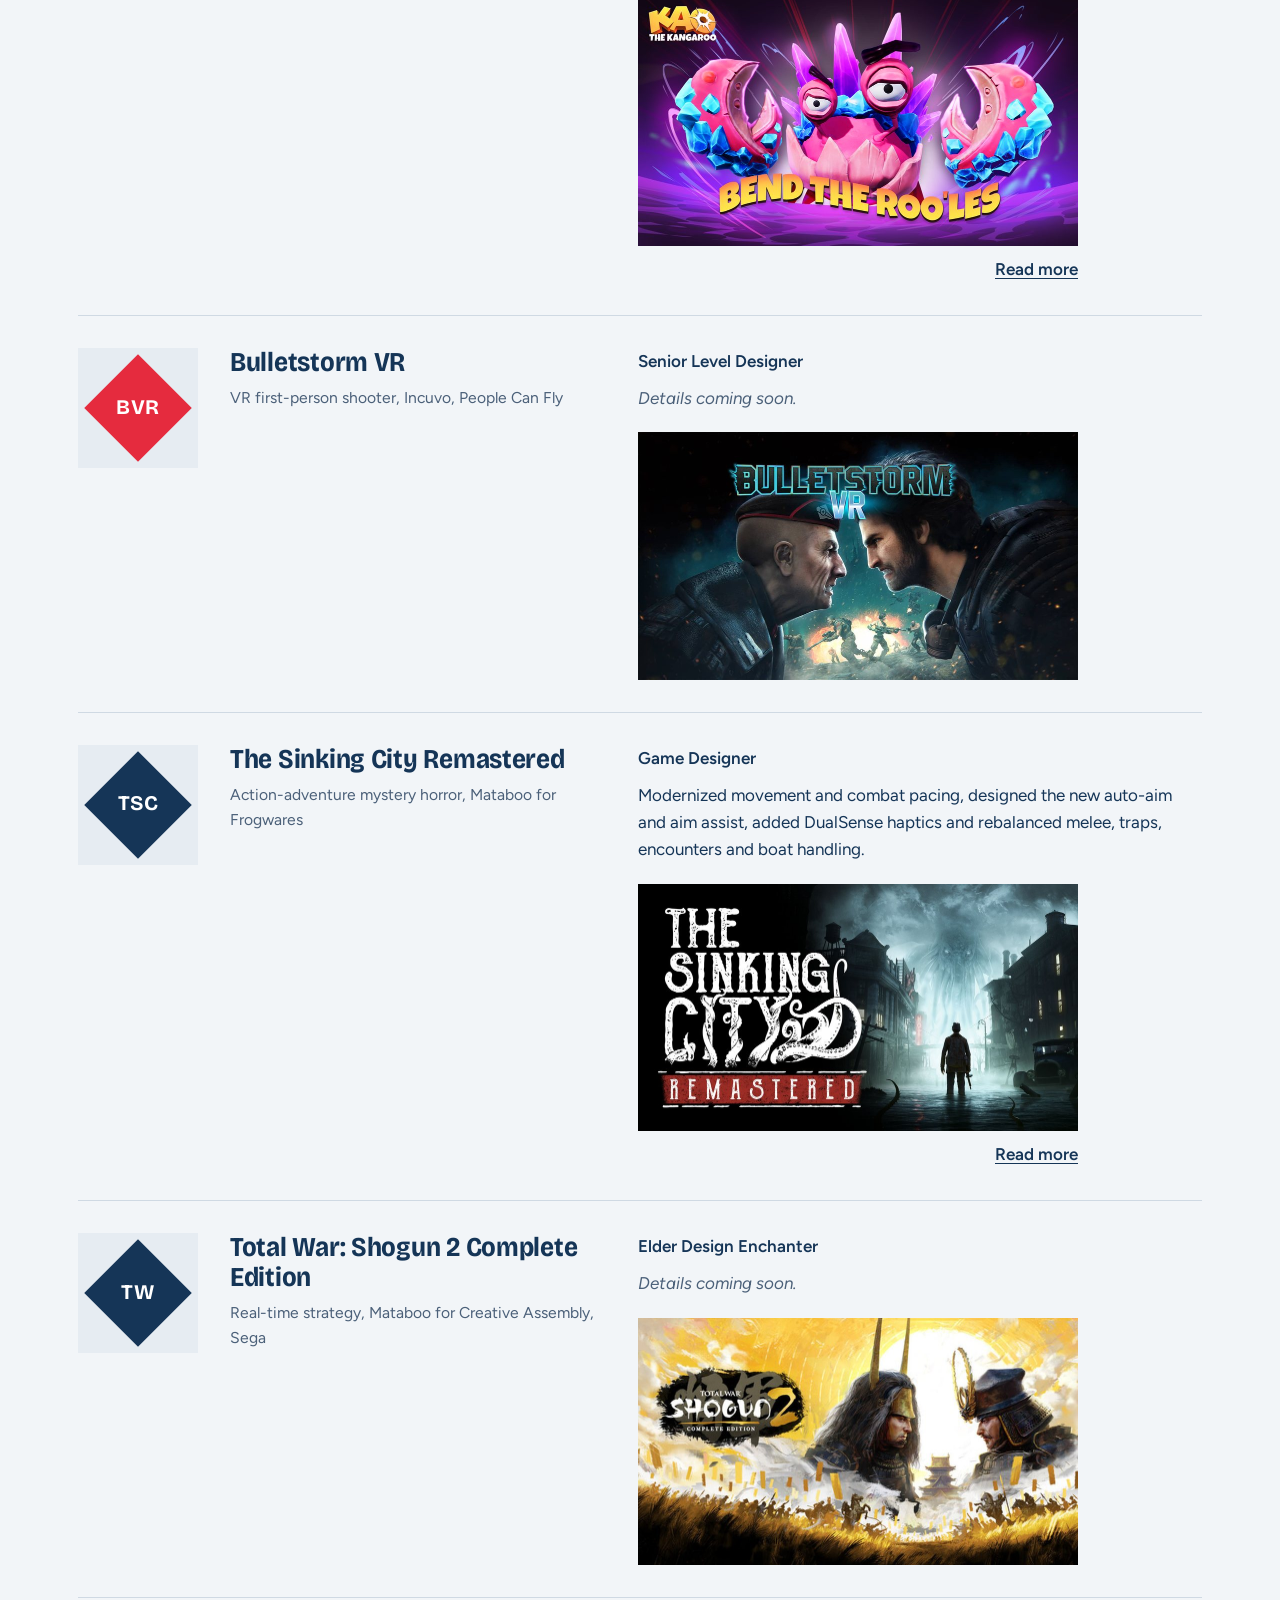
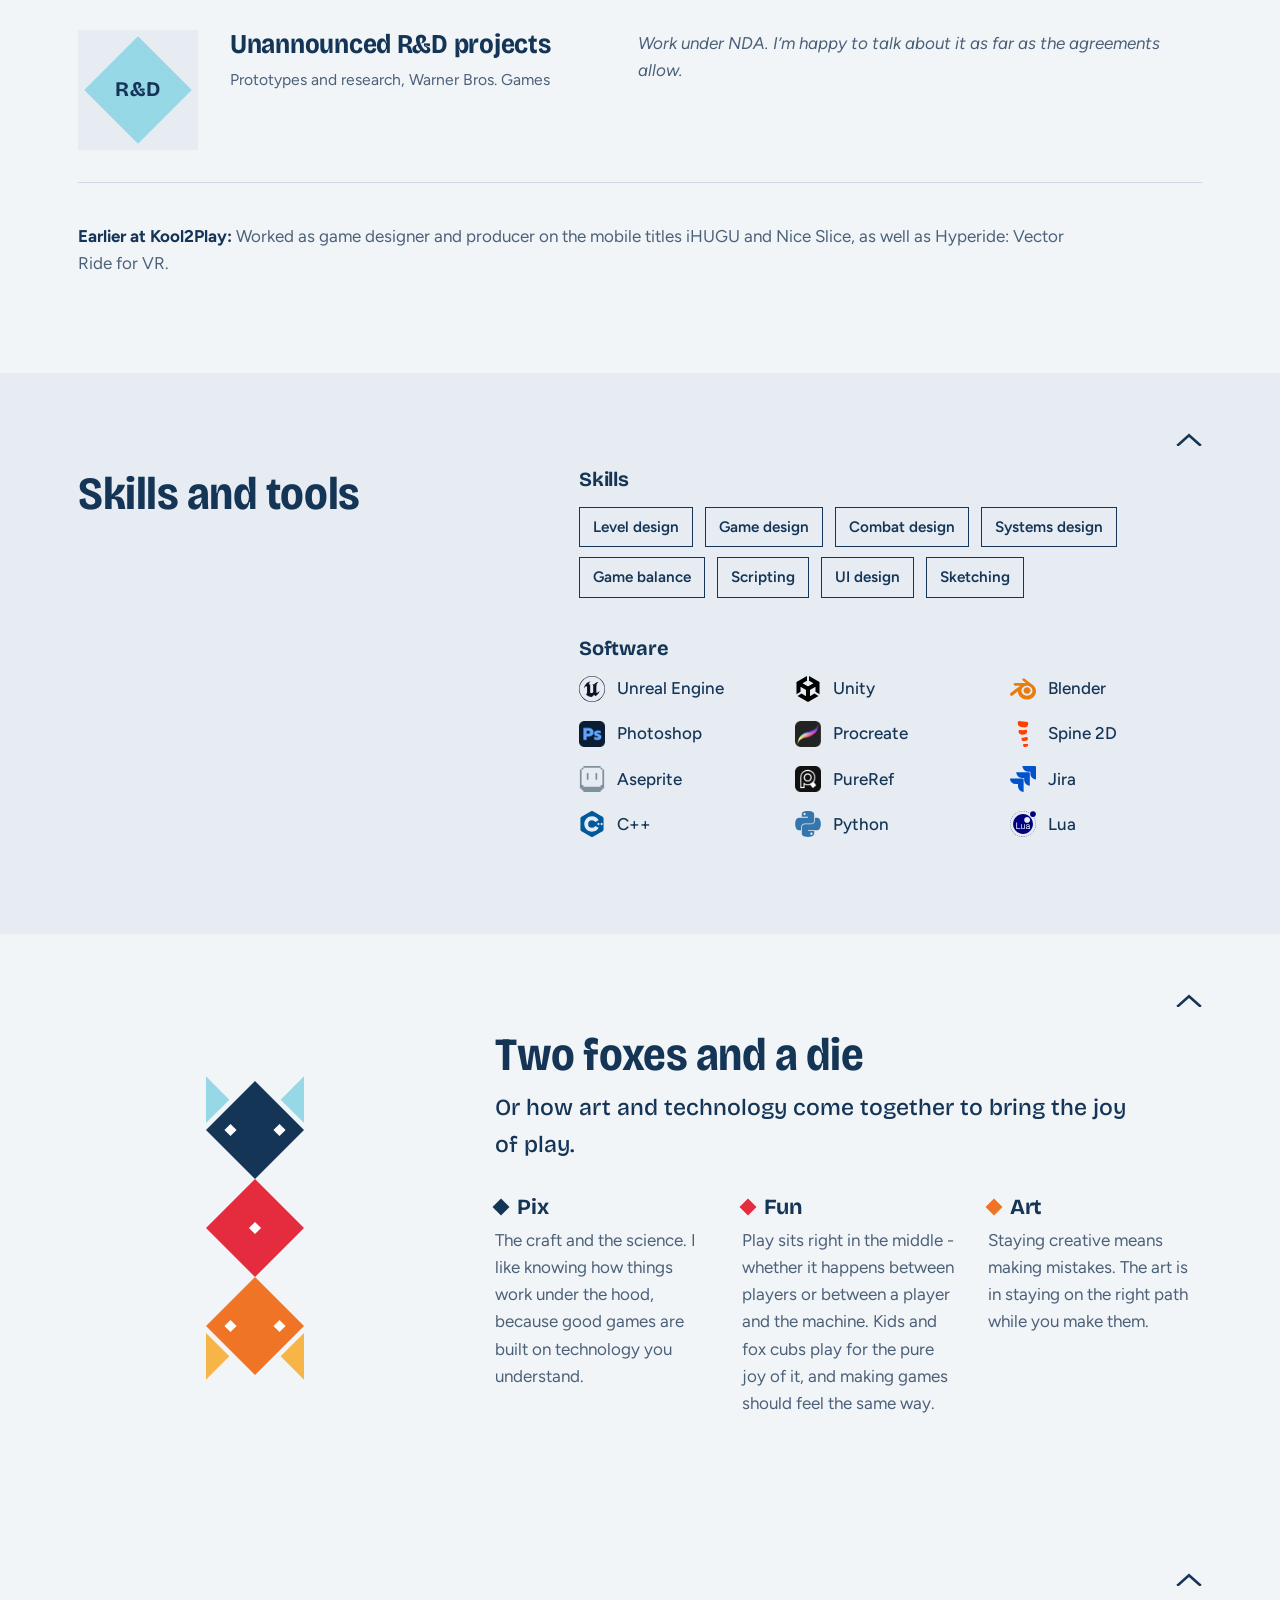
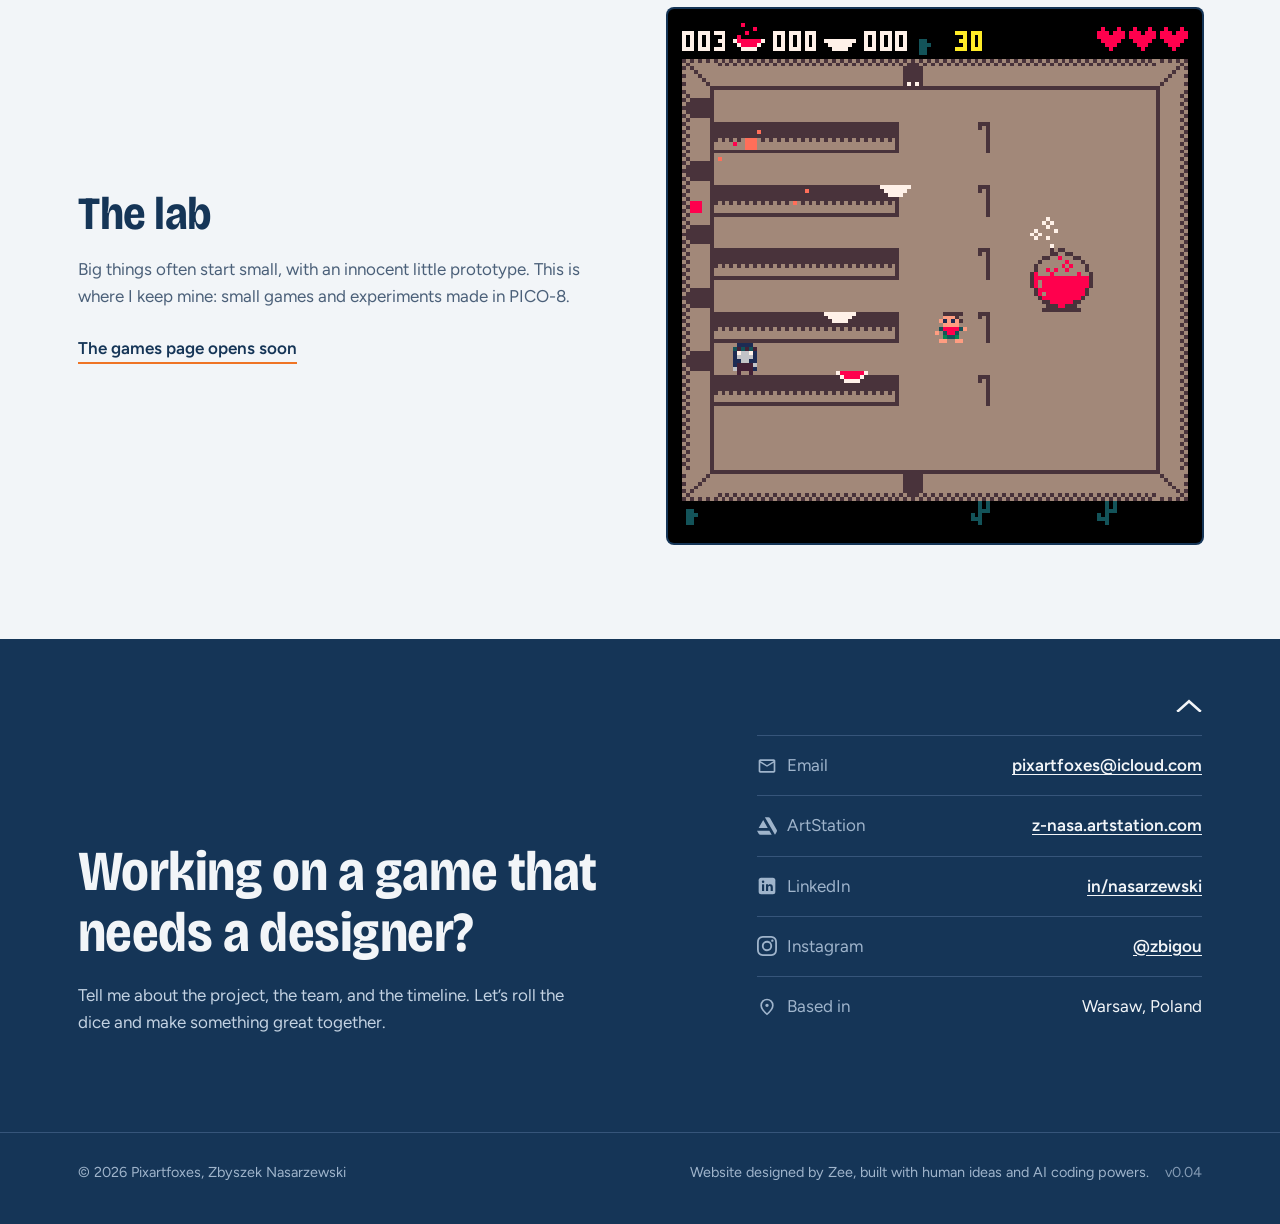
==== commit 66245fac: "Publish v0.04: hero key strengths Co-Authored-By: Claude Opus 5.5 <noreply@anthropic.com> Claude-Ses" ====
--- a/index.html
+++ b/index.html
@@ -53,7 +53,15 @@
       <div>
         <h1><span class="h1-name">Zbyszek Nasarzewski (a.k.a. Zee)</span>Senior Level Designer<br>&amp; Game Designer</h1>
         <p class="claim">Delivering engaging player experiences.</p>
-        <p class="lede">I’ve spent 10+ years in game dev focusing on game, level, combat, and systems design. Pixartfoxes is my home for both solo projects and collaborations with external studios. Explore the projects below.</p>
+        <ul class="dice-list">
+          <li style="--c:var(--ink)"><span><b>10+ years</b> in game dev</span></li>
+          <li style="--c:var(--pix)"><span><b>8 shipped titles</b>: PC/console, mobile, VR</span></li>
+          <li style="--c:var(--die)"><span><b>Lead &amp; R&amp;D</b> experience</span></li>
+          <li style="--c:var(--art)"><span><b>Unreal &amp; Unity</b> engine proficiency</span></li>
+          <li style="--c:var(--amber)"><span><b>M.Sc. Eng.</b> &amp; AI Researcher</span></li>
+          <li style="--c:var(--ink)"><span><b>Lecturer</b> &amp; Workshop Facilitator</span></li>
+        </ul>
+        <p class="lede">Pixartfoxes is my home for both solo projects and collaborations with external studios. Explore the projects below.</p>
         <div class="ctas">
           <a class="btn btn--solid" href="#projects">See the projects</a>
           <a class="btn btn--ghost" href="#contact">Get in touch</a>
@@ -231,7 +239,7 @@
   </section>
 </main>
 <footer>
-  <div class="wrap foot"><span>© 2026 Pixartfoxes, Zbyszek Nasarzewski</span><span class="credit-line">Website designed by Zee, built with human ideas and AI coding powers.<span class="ver">v0.03</span></span></div>
+  <div class="wrap foot"><span>© 2026 Pixartfoxes, Zbyszek Nasarzewski</span><span class="credit-line">Website designed by Zee, built with human ideas and AI coding powers.<span class="ver">v0.04</span></span></div>
 </footer>
 
 <script>
--- a/assets/site.css
+++ b/assets/site.css
@@ -308,3 +308,16 @@
 .h1-name{display:block;font-size:clamp(1.1rem,1.6vw,1.35rem);font-weight:600;letter-spacing:0;color:var(--ink-soft);margin-bottom:12px;font-variation-settings:"wdth" 100}
 .credit-line{display:inline-flex;flex-wrap:wrap;gap:6px 16px;justify-content:flex-end;text-align:right}
 @media (max-width:700px){.foot{flex-direction:column}.credit-line{justify-content:flex-start;text-align:left}}
+
+/* hero: key strengths with logo-coloured diamonds */
+.dice-list{list-style:none;margin:22px 0 0;padding:0;display:grid;grid-template-columns:repeat(2,minmax(0,1fr));gap:12px 28px;max-width:40em}
+.dice-list li{display:flex;align-items:flex-start;gap:12px;color:var(--ink-soft);line-height:1.4}
+.dice-list li::before{content:"";width:11px;height:11px;transform:rotate(45deg);background:var(--c);flex:none;margin-top:.42em}
+.dice-list b{color:var(--ink);font-weight:600}
+@media (max-width:560px){.dice-list{grid-template-columns:1fr}}
+/* key strengths: columns sized to their content, so no item breaks mid-phrase */
+@media (min-width:1240px){
+  .dice-list{grid-template-columns:max-content max-content;max-width:none}
+  .dice-list li{white-space:nowrap}
+}
+@media (max-width:1239px){.dice-list{grid-template-columns:1fr}}
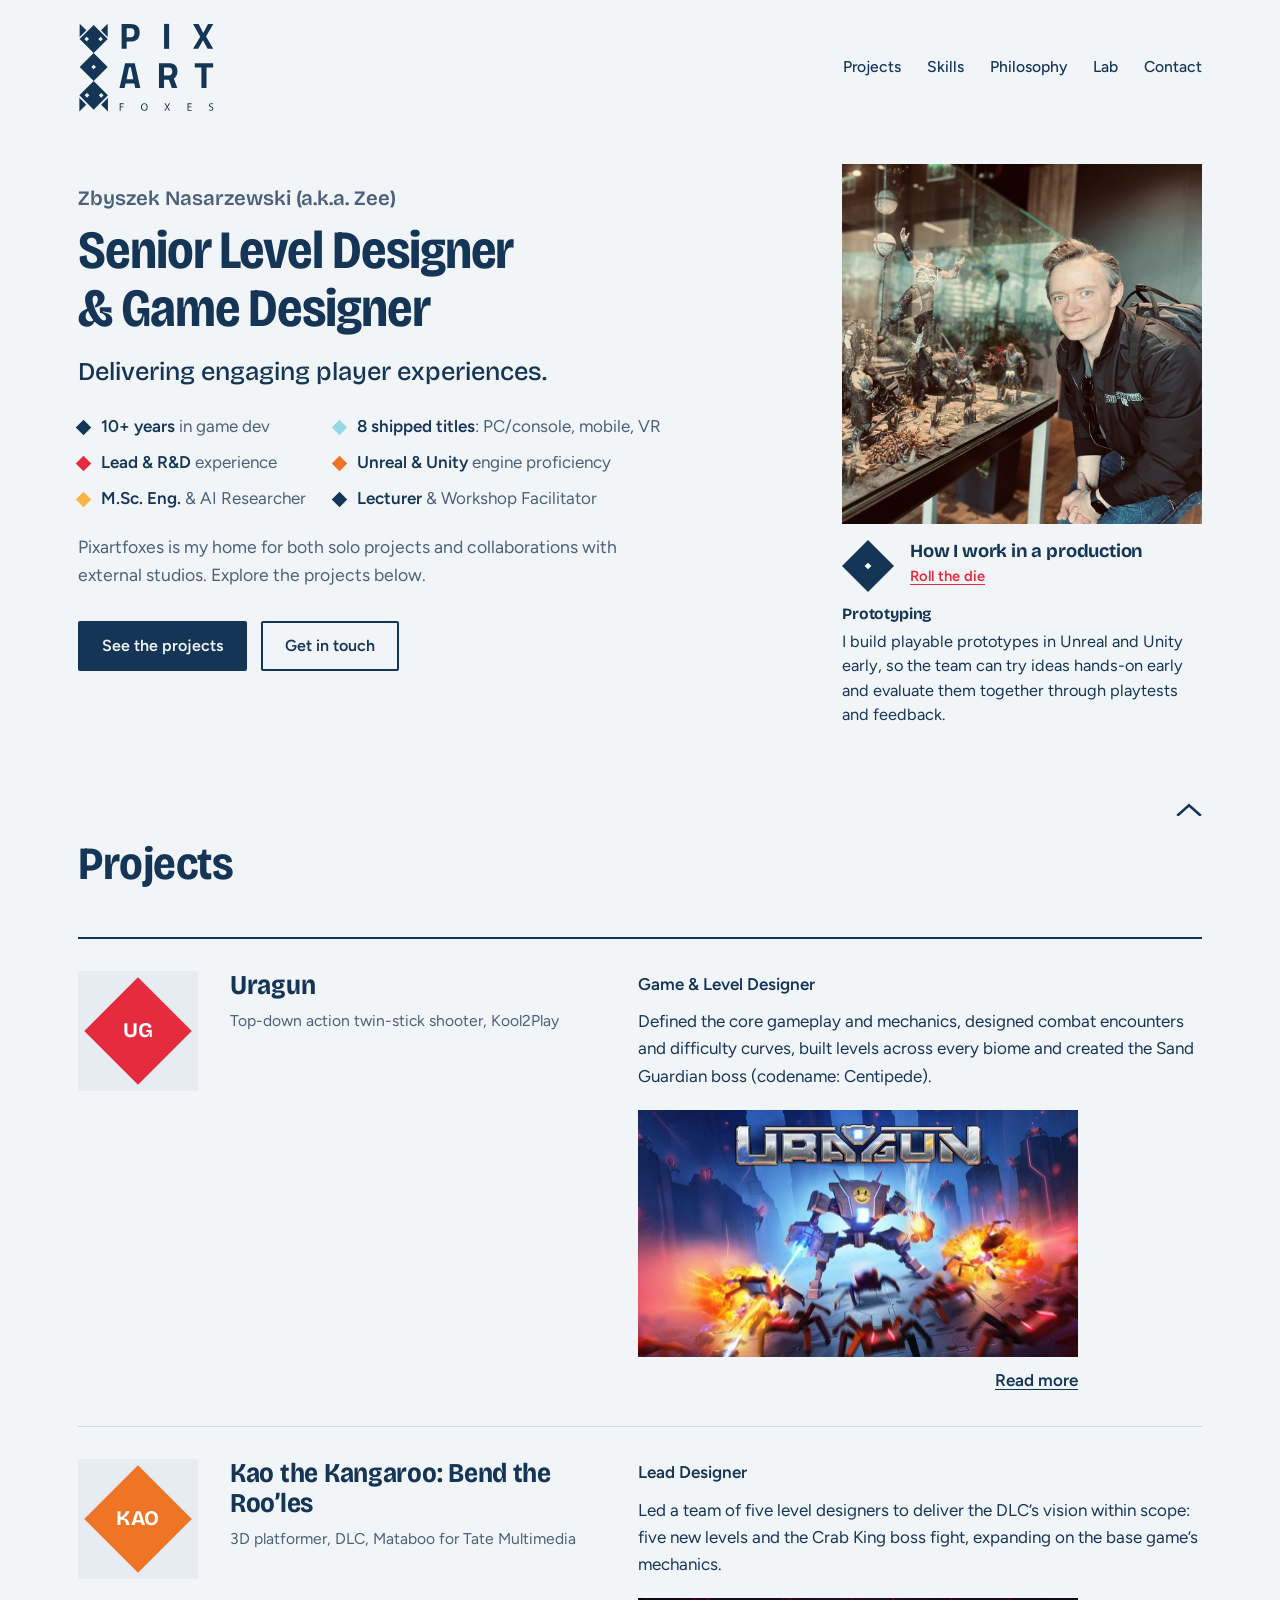
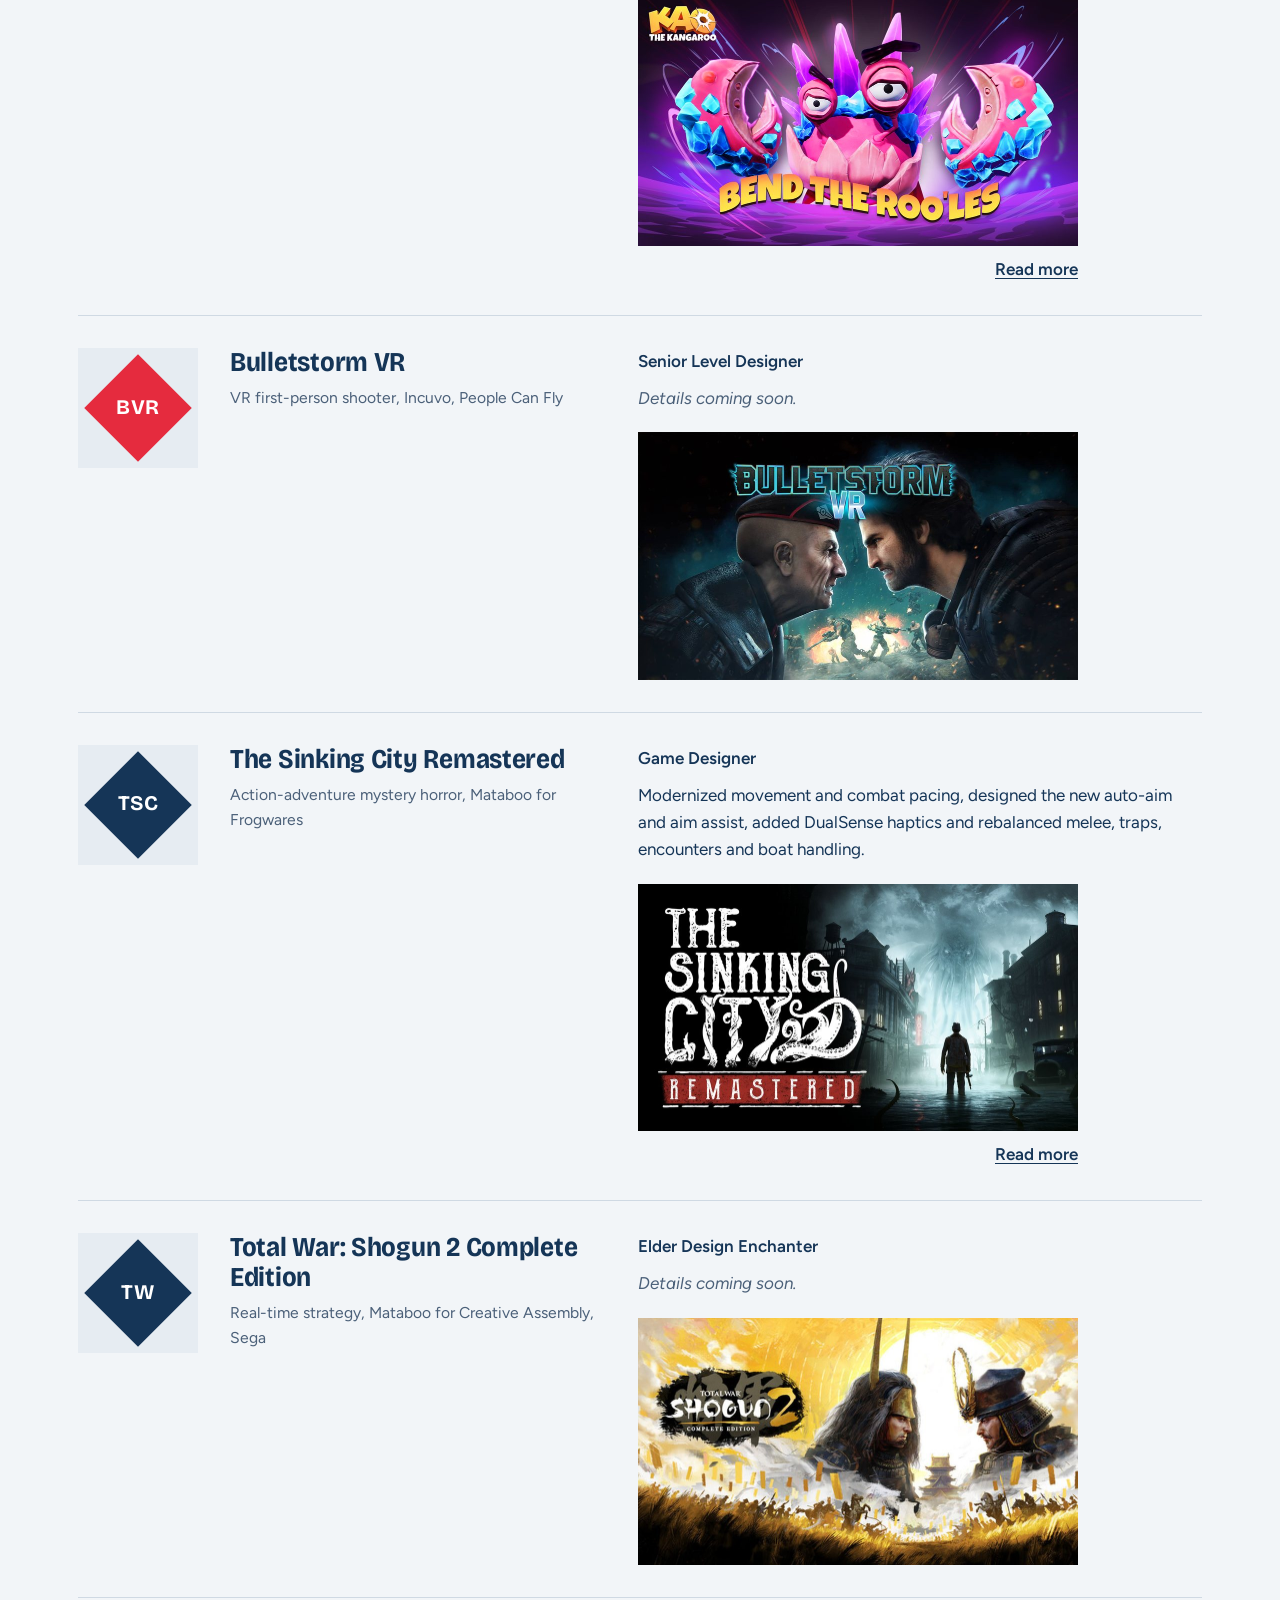
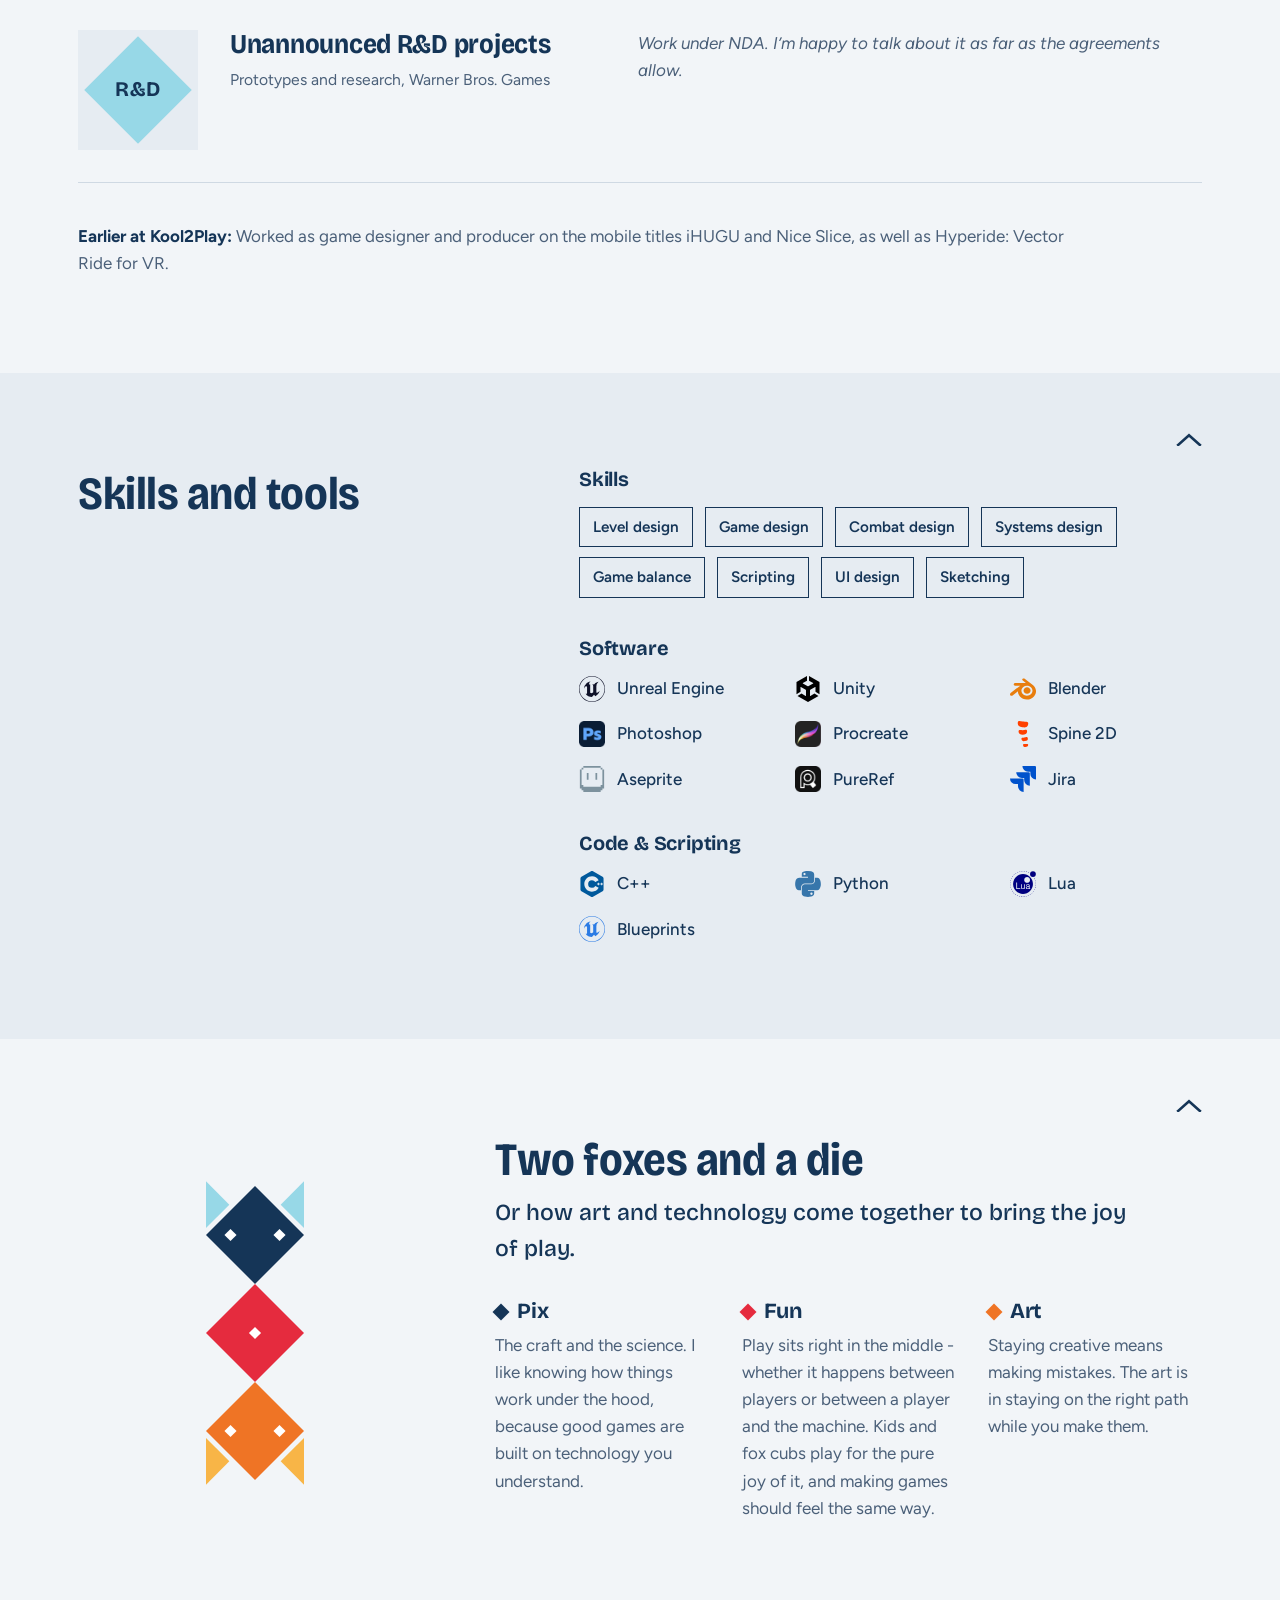
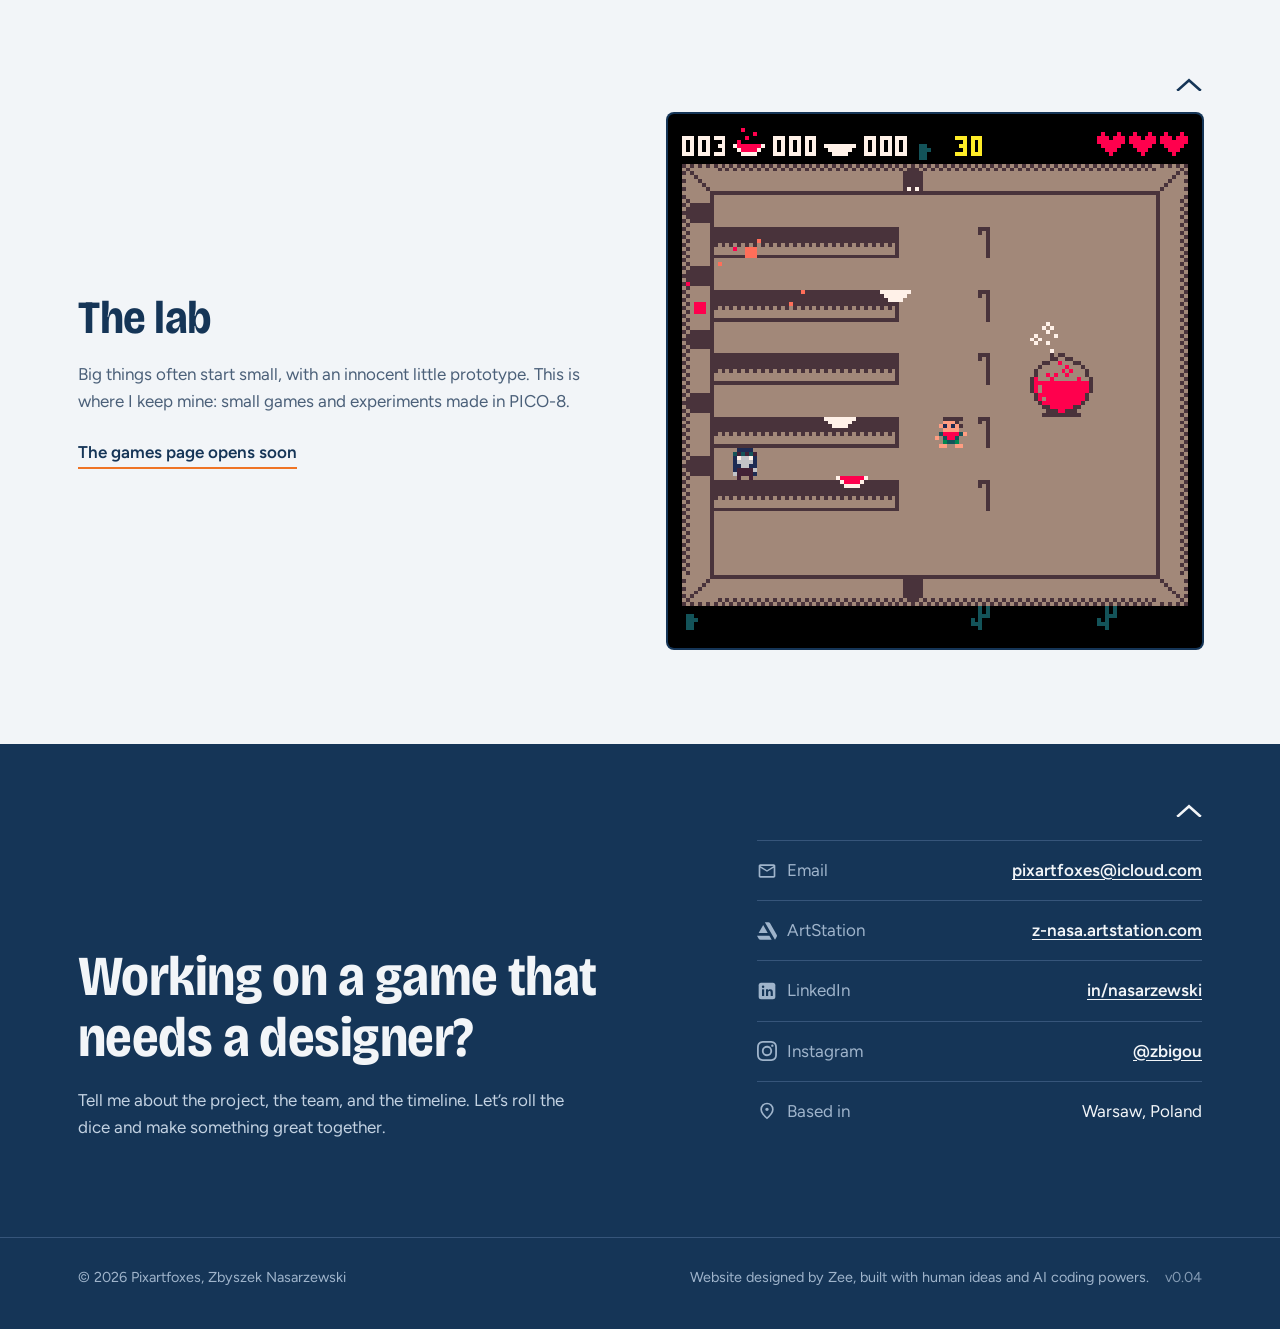
==== commit a1853b24: "v0.04: Code & Scripting group in Skills and tools Co-Authored-By: Claude Opus 5.5 <noreply@anthropic" ====
--- a/index.html
+++ b/index.html
@@ -11,7 +11,7 @@
 <link rel="preconnect" href="https://fonts.googleapis.com">
 <link rel="preconnect" href="https://fonts.gstatic.com" crossorigin>
 <link href="https://fonts.googleapis.com/css2?family=Bricolage+Grotesque:opsz,wdth,wght@12..96,75..100,400..800&family=Figtree:ital,wght@0,400;0,500;0,600;1,400&display=swap" rel="stylesheet">
-<link rel="stylesheet" href="assets/site.css">
+<link rel="stylesheet" href="assets/site.css?v=0.04">
 </head>
 <body>
 <svg width="0" height="0" style="position:absolute" aria-hidden="true">
@@ -185,7 +185,9 @@
         <h3>Skills</h3>
         <ul class="chips"><li>Level design</li><li>Game design</li><li>Combat design</li><li>Systems design</li><li>Game balance</li><li>Scripting</li><li>UI design</li><li>Sketching</li></ul>
         <h3>Software</h3>
-        <ul class="soft"><li><svg viewBox="0 0 24 24" aria-hidden="true"><path fill="#0E1128" d="M12 0a12 12 0 1012 12A12 12 0 0012 0zm0 23.52A11.52 11.52 0 1123.52 12 11.52 11.52 0 0112 23.52zm7.13-9.791c-.206.997-1.126 3.557-4.06 4.942l-1.179-1.325-1.988 2a7.338 7.338 0 01-5.804-2.978 2.859 2.859 0 00.65.123c.326.006.678-.114.678-.66v-5.394a.89.89 0 00-1.116-.89c-.92.212-1.656 2.509-1.656 2.509a7.304 7.304 0 012.528-5.597 7.408 7.408 0 013.73-1.721c-1.006.573-1.57 1.507-1.57 2.29 0 1.262.76 1.109.984.923v7.28a1.157 1.157 0 00.148.256 1.075 1.075 0 00.88.445c.76 0 1.747-.868 1.747-.868V9.172c0-.6-.452-1.324-.905-1.572 0 0 .838-.149 1.484.346a5.537 5.537 0 01.387-.425c1.508-1.48 2.929-1.902 4.112-2.112 0 0-2.151 1.69-2.151 3.96 0 1.687.043 5.801.043 5.801.799.771 1.986-.342 3.059-1.441Z"/></svg><span>Unreal Engine</span></li><li><svg viewBox="0 0 24 24" aria-hidden="true"><path fill="#000000" d="m12.9288 4.2939 3.7997 2.1929c.1366.077.1415.2905 0 .3675l-4.515 2.6076a.4192.4192 0 0 1-.4246 0L7.274 6.8543c-.139-.0745-.1415-.293 0-.3675l3.7972-2.193V0L1.3758 5.5977V16.793l3.7177-2.1456v-4.3858c-.0025-.1565.1813-.2682.318-.1838l4.5148 2.6076a.4252.4252 0 0 1 .2136.3676v5.2127c.0025.1565-.1813.2682-.3179.1838l-3.7996-2.1929-3.7178 2.1457L12 24l9.6954-5.5977-3.7178-2.1457-3.7996 2.1929c-.1341.082-.3229-.0248-.3179-.1838V13.053c0-.1565.087-.2956.2136-.3676l4.5149-2.6076c.134-.082.3228.0224.3179.1838v4.3858l3.7177 2.1456V5.5977L12.9288 0Z"/></svg><span>Unity</span></li><li><svg viewBox="0 0 24 24" aria-hidden="true"><path fill="#E87D0D" d="M12.51 13.214c.046-.8.438-1.506 1.03-2.006a3.424 3.424 0 0 1 2.212-.79c.85 0 1.631.3 2.211.79.592.5.983 1.206 1.028 2.005.045.823-.285 1.586-.865 2.153a3.389 3.389 0 0 1-2.374.938 3.393 3.393 0 0 1-2.376-.938c-.58-.567-.91-1.33-.865-2.152M7.35 14.831c.006.314.106.922.256 1.398a7.372 7.372 0 0 0 1.593 2.757 8.227 8.227 0 0 0 2.787 2.001 8.947 8.947 0 0 0 3.66.76 8.964 8.964 0 0 0 3.657-.772 8.285 8.285 0 0 0 2.785-2.01 7.428 7.428 0 0 0 1.592-2.762 6.964 6.964 0 0 0 .25-3.074 7.123 7.123 0 0 0-1.016-2.779 7.764 7.764 0 0 0-1.852-2.043h.002L13.566 2.55l-.02-.015c-.492-.378-1.319-.376-1.86.002-.547.382-.609 1.015-.123 1.415l-.001.001 3.126 2.543-9.53.01h-.013c-.788.001-1.545.518-1.695 1.172-.154.665.38 1.217 1.2 1.22V8.9l4.83-.01-8.62 6.617-.034.025c-.813.622-1.075 1.658-.563 2.313.52.667 1.625.668 2.447.004L7.414 14s-.069.52-.063.831zm12.09 1.741c-.97.988-2.326 1.548-3.795 1.55-1.47.004-2.827-.552-3.797-1.538a4.51 4.51 0 0 1-1.036-1.622 4.282 4.282 0 0 1 .282-3.519 4.702 4.702 0 0 1 1.153-1.371c.942-.768 2.141-1.183 3.396-1.185 1.256-.002 2.455.41 3.398 1.175.48.391.87.854 1.152 1.367a4.28 4.28 0 0 1 .522 1.706 4.236 4.236 0 0 1-.239 1.811 4.54 4.54 0 0 1-1.035 1.626"/></svg><span>Blender</span></li><li><img src="brand/software/photoshop.png" alt="" width="26" height="26"><span>Photoshop</span></li><li><img src="brand/software/procreate.png" alt="" width="26" height="26"><span>Procreate</span></li><li><svg viewBox="0 0 24 24" aria-hidden="true"><path fill="#FF4000" d="M7.157 2.207c.066 2.004 1.454 3.117 4.221 3.55 2.345.368 4.46.181 5.151-1.829C17.874.01 14.681.985 11.915.55S7.051-1.013 7.157 2.207m.831 8.23c.257 1.497 1.652 2.355 3.786 2.297 2.135-.059 3.728-.892 3.949-2.507.409-2.988-1.946-1.832-4.08-1.774-2.136.059-4.161-.952-3.655 1.984m2.778 6.852c.424 1.117 1.587 1.589 3.159 1.253 1.569-.335 2.656-.856 2.568-2.129-.159-2.357-1.713-1.616-3.283-1.279-1.571.333-3.272-.039-2.444 2.155m1.348 5.221c.123.943.939 1.5 2.215 1.49 1.279-.011 2.248-.515 2.412-1.525.308-1.871-1.123-1.175-2.4-1.165-1.28.01-2.47-.65-2.227 1.2"/></svg><span>Spine 2D</span></li><li><svg viewBox="0 0 24 24" aria-hidden="true"><path fill="#7D929E" d="M4.006 0v1.6h15.988V0zm15.988 1.6v1.6h1.6V1.6zm1.6 1.6v14.4h-1.6v1.6H4.006v-1.6h-1.6V3.2H.809v17.6h1.599v1.6h1.599V24h15.988v-1.6h1.6v-1.6h1.598V3.2zm-19.187 0h1.599V1.6h-1.6zm4.796 3.2v6.4h1.6V6.4zm7.995 0v6.4h1.599V6.4z"/></svg><span>Aseprite</span></li><li><img src="brand/software/pureref.png" alt="" width="26" height="26"><span>PureRef</span></li><li><svg viewBox="0 0 24 24" aria-hidden="true"><path fill="#0052CC" d="M11.571 11.513H0a5.218 5.218 0 0 0 5.232 5.215h2.13v2.057A5.215 5.215 0 0 0 12.575 24V12.518a1.005 1.005 0 0 0-1.005-1.005zm5.723-5.756H5.736a5.215 5.215 0 0 0 5.215 5.214h2.129v2.058a5.218 5.218 0 0 0 5.215 5.214V6.758a1.001 1.001 0 0 0-1.001-1.001zM23.013 0H11.455a5.215 5.215 0 0 0 5.215 5.215h2.129v2.057A5.215 5.215 0 0 0 24 12.483V1.005A1.001 1.001 0 0 0 23.013 0Z"/></svg><span>Jira</span></li><li><svg viewBox="0 0 24 24" aria-hidden="true"><path fill="#00599C" d="M22.394 6c-.167-.29-.398-.543-.652-.69L12.926.22c-.509-.294-1.34-.294-1.848 0L2.26 5.31c-.508.293-.923 1.013-.923 1.6v10.18c0 .294.104.62.271.91.167.29.398.543.652.69l8.816 5.09c.508.293 1.34.293 1.848 0l8.816-5.09c.254-.147.485-.4.652-.69.167-.29.27-.616.27-.91V6.91c.003-.294-.1-.62-.268-.91zM12 19.11c-3.92 0-7.109-3.19-7.109-7.11 0-3.92 3.19-7.11 7.11-7.11a7.133 7.133 0 016.156 3.553l-3.076 1.78a3.567 3.567 0 00-3.08-1.78A3.56 3.56 0 008.444 12 3.56 3.56 0 0012 15.555a3.57 3.57 0 003.08-1.778l3.078 1.78A7.135 7.135 0 0112 19.11zm7.11-6.715h-.79v.79h-.79v-.79h-.79v-.79h.79v-.79h.79v.79h.79zm2.962 0h-.79v.79h-.79v-.79h-.79v-.79h.79v-.79h.79v.79h.79z"/></svg><span>C++</span></li><li><svg viewBox="0 0 24 24" aria-hidden="true"><path fill="#3776AB" d="M11.858 0c-.978.005-1.913.088-2.736.234C6.7.662 6.26 1.558 6.26 3.21v2.182h5.725v.727H4.111c-1.664 0-3.121 1-3.577 2.903-.526 2.181-.549 3.542 0 5.82.407 1.694 1.379 2.902 3.043 2.902h1.969v-2.616c0-1.89 1.635-3.557 3.576-3.557h5.72c1.591 0 2.862-1.31 2.862-2.91v-5.45c0-1.553-1.309-2.718-2.863-2.977A18 18 0 0 0 11.858 0M8.762 1.755c.591 0 1.074.491 1.074 1.095 0 .601-.483 1.087-1.074 1.087A1.08 1.08 0 0 1 7.688 2.85c0-.604.48-1.095 1.074-1.095m9.656 4.364v2.543c0 1.971-1.671 3.63-3.577 3.63H9.122c-1.566 0-2.862 1.34-2.862 2.91v5.452c0 1.551 1.349 2.464 2.862 2.91 1.813.532 3.55.628 5.72 0 1.44-.418 2.862-1.258 2.862-2.91V18.47h-5.719v-.727h8.582c1.664 0 2.284-1.16 2.862-2.903.598-1.793.573-3.518 0-5.819-.41-1.656-1.196-2.903-2.862-2.903zm-3.216 13.807a1.08 1.08 0 0 1 1.074 1.088c0 .604-.48 1.094-1.074 1.094-.592 0-1.075-.49-1.075-1.094 0-.601.483-1.088 1.075-1.088"/></svg><span>Python</span></li><li><svg viewBox="0 0 24 24" aria-hidden="true"><path fill="#000080" d="M.38 10.377l-.272-.037c-.048.344-.082.695-.101 1.041l.275.016c.018-.34.051-.682.098-1.02zM4.136 3.289l-.184-.205c-.258.232-.509.48-.746.734l.202.188c.231-.248.476-.49.728-.717zM5.769 2.059l-.146-.235c-.296.186-.586.385-.863.594l.166.219c.27-.203.554-.399.843-.578zM1.824 18.369c.185.297.384.586.593.863l.22-.164c-.205-.271-.399-.555-.58-.844l-.233.145zM1.127 16.402l-.255.104c.129.318.274.635.431.943l.005.01.245-.125-.005-.01c-.153-.301-.295-.611-.421-.922zM.298 9.309l.269.063c.076-.332.168-.664.272-.986l-.261-.087c-.108.332-.202.672-.28 1.01zM.274 12.42l-.275.01c.012.348.04.699.083 1.043l.273-.033c-.042-.336-.069-.68-.081-1.02zM.256 14.506c.073.34.162.682.264 1.014l.263-.08c-.1-.326-.187-.658-.258-.99l-.269.056zM11.573.275L11.563 0c-.348.012-.699.039-1.044.082l.034.273c.338-.041.68-.068 1.02-.08zM23.221 8.566c.1.326.186.66.256.992l.27-.059c-.072-.34-.16-.682-.262-1.014l-.264.081zM17.621 1.389c-.309-.164-.627-.314-.947-.449l-.107.252c.314.133.625.281.926.439l.128-.242zM15.693.572c-.332-.105-.67-.199-1.01-.277l-.063.268c.332.076.664.168.988.273l.085-.264zM6.674 1.545c.298-.15.606-.291.916-.418L7.486.873c-.317.127-.632.272-.937.428l-.015.008.125.244.015-.008zM23.727 11.588l.275-.01a11.797 11.797 0 0 0-.082-1.045l-.273.033c.041.338.068.682.08 1.022zM13.654.105c-.346-.047-.696-.08-1.043-.098l-.014.273c.339.018.683.051 1.019.098l.038-.273zM9.544.527l-.058-.27c-.34.072-.681.16-1.014.264l.081.262c.325-.099.659-.185.991-.256zM1.921 5.469l.231.15c.185-.285.384-.566.592-.834l-.217-.17c-.213.276-.417.563-.606.854zM.943 7.318l.253.107c.132-.313.28-.625.439-.924l-.243-.128c-.163.307-.314.625-.449.945zM18.223 21.943l.145.234c.295-.186.586-.385.863-.594l-.164-.219c-.272.204-.557.4-.844.579zM21.248 19.219l.217.17c.215-.273.418-.561.607-.854l-.23-.148c-.186.285-.385.564-.594.832zM19.855 20.715l.184.203c.258-.23.51-.479.746-.732l-.201-.188c-.23.248-.477.488-.729.717zM22.359 17.504l.244.129c.162-.307.314-.625.449-.945l-.254-.107a11.27 11.27 0 0 1-.439.923zM23.617 13.629l.273.039c.049-.346.082-.695.102-1.043l-.275-.014c-.018.338-.051.682-.1 1.018zM23.156 15.621l.264.086c.107-.332.201-.67.279-1.01l-.268-.063c-.077.333-.169.665-.275.987zM22.453 6.672c.154.303.297.617.424.932l.256-.104c-.131-.322-.277-.643-.436-.953l-.244.125zM8.296 23.418c.331.107.67.201 1.009.279l.062-.268c-.331-.076-.663-.168-.986-.273l-.085.262zM10.335 23.889c.345.049.696.082 1.043.102l.014-.275c-.339-.018-.682-.051-1.019-.098l-.038.271zM17.326 22.449c-.303.154-.613.297-.926.424l.104.256c.318-.131.639-.275.947-.434l.004-.002-.123-.246-.006.002zM4.613 21.467c.274.213.562.418.854.605l.149-.23c-.285-.184-.565-.385-.833-.592l-.17.217zM12.417 23.725l.009.275c.348-.014.699-.041 1.045-.084l-.035-.271c-.336.041-.68.068-1.019.08zM6.37 22.604c.307.162.625.314.946.449l.107-.254c-.313-.133-.624-.279-.924-.439l-.129.244zM3.083 20.041c.233.258.48.51.734.746l.188-.201c-.249-.23-.49-.477-.717-.729l-.205.184zM14.445 23.475l.059.27c.34-.074.68-.162 1.014-.266l-.082-.262c-.325.099-.659.185-.991.258zM21.18.129A2.689 2.689 0 1 0 21.18 5.507 2.689 2.689 0 1 0 21.18.129zM15.324 15.447c0 .471.314.66.852.66.67 0 1.297-.396 1.297-1.016v-.645c-.23.107-.379.141-1.107.24-.735.109-1.042.306-1.042.761zM12 2.818c-5.07 0-9.18 4.109-9.18 9.18 0 5.068 4.11 9.18 9.18 9.18 5.07 0 9.18-4.111 9.18-9.18 0-5.07-4.11-9.18-9.18-9.18zm-2.487 13.77H5.771v-6.023h.769v5.346h2.974v.677zm4.13 0h-.619v-.67c-.405.57-.811.793-1.446.793-.843 0-1.38-.463-1.38-1.182v-3.271h.686v3c0 .52.347.85.893.85.719 0 1.181-.578 1.181-1.461v-2.389h.686v4.33zm-.53-8.393c0-1.484 1.205-2.689 2.689-2.689s2.688 1.205 2.688 2.689-1.203 2.688-2.688 2.688-2.689-1.203-2.689-2.688zm5.567 7.856v.52c-.223.059-.33.074-.471.074-.34 0-.637-.238-.711-.57-.381.406-.918.637-1.471.637-.877 0-1.422-.463-1.422-1.248 0-.527.256-.916.76-1.123.266-.107.414-.141 1.389-.264.545-.066.719-.191.719-.48v-.182c0-.412-.348-.645-.967-.645-.645 0-.957.24-1.016.77h-.693c.041-1 .686-1.404 1.734-1.404 1.066 0 1.627.412 1.627 1.182v2.412c0 .215.133.338.373.338.041-.002.074-.002.149-.017z"/></svg><span>Lua</span></li></ul>
+        <ul class="soft"><li><svg viewBox="0 0 24 24" aria-hidden="true"><path fill="#0E1128" d="M12 0a12 12 0 1012 12A12 12 0 0012 0zm0 23.52A11.52 11.52 0 1123.52 12 11.52 11.52 0 0112 23.52zm7.13-9.791c-.206.997-1.126 3.557-4.06 4.942l-1.179-1.325-1.988 2a7.338 7.338 0 01-5.804-2.978 2.859 2.859 0 00.65.123c.326.006.678-.114.678-.66v-5.394a.89.89 0 00-1.116-.89c-.92.212-1.656 2.509-1.656 2.509a7.304 7.304 0 012.528-5.597 7.408 7.408 0 013.73-1.721c-1.006.573-1.57 1.507-1.57 2.29 0 1.262.76 1.109.984.923v7.28a1.157 1.157 0 00.148.256 1.075 1.075 0 00.88.445c.76 0 1.747-.868 1.747-.868V9.172c0-.6-.452-1.324-.905-1.572 0 0 .838-.149 1.484.346a5.537 5.537 0 01.387-.425c1.508-1.48 2.929-1.902 4.112-2.112 0 0-2.151 1.69-2.151 3.96 0 1.687.043 5.801.043 5.801.799.771 1.986-.342 3.059-1.441Z"/></svg><span>Unreal Engine</span></li><li><svg viewBox="0 0 24 24" aria-hidden="true"><path fill="#000000" d="m12.9288 4.2939 3.7997 2.1929c.1366.077.1415.2905 0 .3675l-4.515 2.6076a.4192.4192 0 0 1-.4246 0L7.274 6.8543c-.139-.0745-.1415-.293 0-.3675l3.7972-2.193V0L1.3758 5.5977V16.793l3.7177-2.1456v-4.3858c-.0025-.1565.1813-.2682.318-.1838l4.5148 2.6076a.4252.4252 0 0 1 .2136.3676v5.2127c.0025.1565-.1813.2682-.3179.1838l-3.7996-2.1929-3.7178 2.1457L12 24l9.6954-5.5977-3.7178-2.1457-3.7996 2.1929c-.1341.082-.3229-.0248-.3179-.1838V13.053c0-.1565.087-.2956.2136-.3676l4.5149-2.6076c.134-.082.3228.0224.3179.1838v4.3858l3.7177 2.1456V5.5977L12.9288 0Z"/></svg><span>Unity</span></li><li><svg viewBox="0 0 24 24" aria-hidden="true"><path fill="#E87D0D" d="M12.51 13.214c.046-.8.438-1.506 1.03-2.006a3.424 3.424 0 0 1 2.212-.79c.85 0 1.631.3 2.211.79.592.5.983 1.206 1.028 2.005.045.823-.285 1.586-.865 2.153a3.389 3.389 0 0 1-2.374.938 3.393 3.393 0 0 1-2.376-.938c-.58-.567-.91-1.33-.865-2.152M7.35 14.831c.006.314.106.922.256 1.398a7.372 7.372 0 0 0 1.593 2.757 8.227 8.227 0 0 0 2.787 2.001 8.947 8.947 0 0 0 3.66.76 8.964 8.964 0 0 0 3.657-.772 8.285 8.285 0 0 0 2.785-2.01 7.428 7.428 0 0 0 1.592-2.762 6.964 6.964 0 0 0 .25-3.074 7.123 7.123 0 0 0-1.016-2.779 7.764 7.764 0 0 0-1.852-2.043h.002L13.566 2.55l-.02-.015c-.492-.378-1.319-.376-1.86.002-.547.382-.609 1.015-.123 1.415l-.001.001 3.126 2.543-9.53.01h-.013c-.788.001-1.545.518-1.695 1.172-.154.665.38 1.217 1.2 1.22V8.9l4.83-.01-8.62 6.617-.034.025c-.813.622-1.075 1.658-.563 2.313.52.667 1.625.668 2.447.004L7.414 14s-.069.52-.063.831zm12.09 1.741c-.97.988-2.326 1.548-3.795 1.55-1.47.004-2.827-.552-3.797-1.538a4.51 4.51 0 0 1-1.036-1.622 4.282 4.282 0 0 1 .282-3.519 4.702 4.702 0 0 1 1.153-1.371c.942-.768 2.141-1.183 3.396-1.185 1.256-.002 2.455.41 3.398 1.175.48.391.87.854 1.152 1.367a4.28 4.28 0 0 1 .522 1.706 4.236 4.236 0 0 1-.239 1.811 4.54 4.54 0 0 1-1.035 1.626"/></svg><span>Blender</span></li><li><img src="brand/software/photoshop.png" alt="" width="26" height="26"><span>Photoshop</span></li><li><img src="brand/software/procreate.png" alt="" width="26" height="26"><span>Procreate</span></li><li><svg viewBox="0 0 24 24" aria-hidden="true"><path fill="#FF4000" d="M7.157 2.207c.066 2.004 1.454 3.117 4.221 3.55 2.345.368 4.46.181 5.151-1.829C17.874.01 14.681.985 11.915.55S7.051-1.013 7.157 2.207m.831 8.23c.257 1.497 1.652 2.355 3.786 2.297 2.135-.059 3.728-.892 3.949-2.507.409-2.988-1.946-1.832-4.08-1.774-2.136.059-4.161-.952-3.655 1.984m2.778 6.852c.424 1.117 1.587 1.589 3.159 1.253 1.569-.335 2.656-.856 2.568-2.129-.159-2.357-1.713-1.616-3.283-1.279-1.571.333-3.272-.039-2.444 2.155m1.348 5.221c.123.943.939 1.5 2.215 1.49 1.279-.011 2.248-.515 2.412-1.525.308-1.871-1.123-1.175-2.4-1.165-1.28.01-2.47-.65-2.227 1.2"/></svg><span>Spine 2D</span></li><li><svg viewBox="0 0 24 24" aria-hidden="true"><path fill="#7D929E" d="M4.006 0v1.6h15.988V0zm15.988 1.6v1.6h1.6V1.6zm1.6 1.6v14.4h-1.6v1.6H4.006v-1.6h-1.6V3.2H.809v17.6h1.599v1.6h1.599V24h15.988v-1.6h1.6v-1.6h1.598V3.2zm-19.187 0h1.599V1.6h-1.6zm4.796 3.2v6.4h1.6V6.4zm7.995 0v6.4h1.599V6.4z"/></svg><span>Aseprite</span></li><li><img src="brand/software/pureref.png" alt="" width="26" height="26"><span>PureRef</span></li><li><svg viewBox="0 0 24 24" aria-hidden="true"><path fill="#0052CC" d="M11.571 11.513H0a5.218 5.218 0 0 0 5.232 5.215h2.13v2.057A5.215 5.215 0 0 0 12.575 24V12.518a1.005 1.005 0 0 0-1.005-1.005zm5.723-5.756H5.736a5.215 5.215 0 0 0 5.215 5.214h2.129v2.058a5.218 5.218 0 0 0 5.215 5.214V6.758a1.001 1.001 0 0 0-1.001-1.001zM23.013 0H11.455a5.215 5.215 0 0 0 5.215 5.215h2.129v2.057A5.215 5.215 0 0 0 24 12.483V1.005A1.001 1.001 0 0 0 23.013 0Z"/></svg><span>Jira</span></li></ul>
+        <h3>Code &amp; Scripting</h3>
+        <ul class="soft"><li><svg viewBox="0 0 24 24" aria-hidden="true"><path fill="#00599C" d="M22.394 6c-.167-.29-.398-.543-.652-.69L12.926.22c-.509-.294-1.34-.294-1.848 0L2.26 5.31c-.508.293-.923 1.013-.923 1.6v10.18c0 .294.104.62.271.91.167.29.398.543.652.69l8.816 5.09c.508.293 1.34.293 1.848 0l8.816-5.09c.254-.147.485-.4.652-.69.167-.29.27-.616.27-.91V6.91c.003-.294-.1-.62-.268-.91zM12 19.11c-3.92 0-7.109-3.19-7.109-7.11 0-3.92 3.19-7.11 7.11-7.11a7.133 7.133 0 016.156 3.553l-3.076 1.78a3.567 3.567 0 00-3.08-1.78A3.56 3.56 0 008.444 12 3.56 3.56 0 0012 15.555a3.57 3.57 0 003.08-1.778l3.078 1.78A7.135 7.135 0 0112 19.11zm7.11-6.715h-.79v.79h-.79v-.79h-.79v-.79h.79v-.79h.79v.79h.79zm2.962 0h-.79v.79h-.79v-.79h-.79v-.79h.79v-.79h.79v.79h.79z"/></svg><span>C++</span></li><li><svg viewBox="0 0 24 24" aria-hidden="true"><path fill="#3776AB" d="M11.858 0c-.978.005-1.913.088-2.736.234C6.7.662 6.26 1.558 6.26 3.21v2.182h5.725v.727H4.111c-1.664 0-3.121 1-3.577 2.903-.526 2.181-.549 3.542 0 5.82.407 1.694 1.379 2.902 3.043 2.902h1.969v-2.616c0-1.89 1.635-3.557 3.576-3.557h5.72c1.591 0 2.862-1.31 2.862-2.91v-5.45c0-1.553-1.309-2.718-2.863-2.977A18 18 0 0 0 11.858 0M8.762 1.755c.591 0 1.074.491 1.074 1.095 0 .601-.483 1.087-1.074 1.087A1.08 1.08 0 0 1 7.688 2.85c0-.604.48-1.095 1.074-1.095m9.656 4.364v2.543c0 1.971-1.671 3.63-3.577 3.63H9.122c-1.566 0-2.862 1.34-2.862 2.91v5.452c0 1.551 1.349 2.464 2.862 2.91 1.813.532 3.55.628 5.72 0 1.44-.418 2.862-1.258 2.862-2.91V18.47h-5.719v-.727h8.582c1.664 0 2.284-1.16 2.862-2.903.598-1.793.573-3.518 0-5.819-.41-1.656-1.196-2.903-2.862-2.903zm-3.216 13.807a1.08 1.08 0 0 1 1.074 1.088c0 .604-.48 1.094-1.074 1.094-.592 0-1.075-.49-1.075-1.094 0-.601.483-1.088 1.075-1.088"/></svg><span>Python</span></li><li><svg viewBox="0 0 24 24" aria-hidden="true"><path fill="#000080" d="M.38 10.377l-.272-.037c-.048.344-.082.695-.101 1.041l.275.016c.018-.34.051-.682.098-1.02zM4.136 3.289l-.184-.205c-.258.232-.509.48-.746.734l.202.188c.231-.248.476-.49.728-.717zM5.769 2.059l-.146-.235c-.296.186-.586.385-.863.594l.166.219c.27-.203.554-.399.843-.578zM1.824 18.369c.185.297.384.586.593.863l.22-.164c-.205-.271-.399-.555-.58-.844l-.233.145zM1.127 16.402l-.255.104c.129.318.274.635.431.943l.005.01.245-.125-.005-.01c-.153-.301-.295-.611-.421-.922zM.298 9.309l.269.063c.076-.332.168-.664.272-.986l-.261-.087c-.108.332-.202.672-.28 1.01zM.274 12.42l-.275.01c.012.348.04.699.083 1.043l.273-.033c-.042-.336-.069-.68-.081-1.02zM.256 14.506c.073.34.162.682.264 1.014l.263-.08c-.1-.326-.187-.658-.258-.99l-.269.056zM11.573.275L11.563 0c-.348.012-.699.039-1.044.082l.034.273c.338-.041.68-.068 1.02-.08zM23.221 8.566c.1.326.186.66.256.992l.27-.059c-.072-.34-.16-.682-.262-1.014l-.264.081zM17.621 1.389c-.309-.164-.627-.314-.947-.449l-.107.252c.314.133.625.281.926.439l.128-.242zM15.693.572c-.332-.105-.67-.199-1.01-.277l-.063.268c.332.076.664.168.988.273l.085-.264zM6.674 1.545c.298-.15.606-.291.916-.418L7.486.873c-.317.127-.632.272-.937.428l-.015.008.125.244.015-.008zM23.727 11.588l.275-.01a11.797 11.797 0 0 0-.082-1.045l-.273.033c.041.338.068.682.08 1.022zM13.654.105c-.346-.047-.696-.08-1.043-.098l-.014.273c.339.018.683.051 1.019.098l.038-.273zM9.544.527l-.058-.27c-.34.072-.681.16-1.014.264l.081.262c.325-.099.659-.185.991-.256zM1.921 5.469l.231.15c.185-.285.384-.566.592-.834l-.217-.17c-.213.276-.417.563-.606.854zM.943 7.318l.253.107c.132-.313.28-.625.439-.924l-.243-.128c-.163.307-.314.625-.449.945zM18.223 21.943l.145.234c.295-.186.586-.385.863-.594l-.164-.219c-.272.204-.557.4-.844.579zM21.248 19.219l.217.17c.215-.273.418-.561.607-.854l-.23-.148c-.186.285-.385.564-.594.832zM19.855 20.715l.184.203c.258-.23.51-.479.746-.732l-.201-.188c-.23.248-.477.488-.729.717zM22.359 17.504l.244.129c.162-.307.314-.625.449-.945l-.254-.107a11.27 11.27 0 0 1-.439.923zM23.617 13.629l.273.039c.049-.346.082-.695.102-1.043l-.275-.014c-.018.338-.051.682-.1 1.018zM23.156 15.621l.264.086c.107-.332.201-.67.279-1.01l-.268-.063c-.077.333-.169.665-.275.987zM22.453 6.672c.154.303.297.617.424.932l.256-.104c-.131-.322-.277-.643-.436-.953l-.244.125zM8.296 23.418c.331.107.67.201 1.009.279l.062-.268c-.331-.076-.663-.168-.986-.273l-.085.262zM10.335 23.889c.345.049.696.082 1.043.102l.014-.275c-.339-.018-.682-.051-1.019-.098l-.038.271zM17.326 22.449c-.303.154-.613.297-.926.424l.104.256c.318-.131.639-.275.947-.434l.004-.002-.123-.246-.006.002zM4.613 21.467c.274.213.562.418.854.605l.149-.23c-.285-.184-.565-.385-.833-.592l-.17.217zM12.417 23.725l.009.275c.348-.014.699-.041 1.045-.084l-.035-.271c-.336.041-.68.068-1.019.08zM6.37 22.604c.307.162.625.314.946.449l.107-.254c-.313-.133-.624-.279-.924-.439l-.129.244zM3.083 20.041c.233.258.48.51.734.746l.188-.201c-.249-.23-.49-.477-.717-.729l-.205.184zM14.445 23.475l.059.27c.34-.074.68-.162 1.014-.266l-.082-.262c-.325.099-.659.185-.991.258zM21.18.129A2.689 2.689 0 1 0 21.18 5.507 2.689 2.689 0 1 0 21.18.129zM15.324 15.447c0 .471.314.66.852.66.67 0 1.297-.396 1.297-1.016v-.645c-.23.107-.379.141-1.107.24-.735.109-1.042.306-1.042.761zM12 2.818c-5.07 0-9.18 4.109-9.18 9.18 0 5.068 4.11 9.18 9.18 9.18 5.07 0 9.18-4.111 9.18-9.18 0-5.07-4.11-9.18-9.18-9.18zm-2.487 13.77H5.771v-6.023h.769v5.346h2.974v.677zm4.13 0h-.619v-.67c-.405.57-.811.793-1.446.793-.843 0-1.38-.463-1.38-1.182v-3.271h.686v3c0 .52.347.85.893.85.719 0 1.181-.578 1.181-1.461v-2.389h.686v4.33zm-.53-8.393c0-1.484 1.205-2.689 2.689-2.689s2.688 1.205 2.688 2.689-1.203 2.688-2.688 2.688-2.689-1.203-2.689-2.688zm5.567 7.856v.52c-.223.059-.33.074-.471.074-.34 0-.637-.238-.711-.57-.381.406-.918.637-1.471.637-.877 0-1.422-.463-1.422-1.248 0-.527.256-.916.76-1.123.266-.107.414-.141 1.389-.264.545-.066.719-.191.719-.48v-.182c0-.412-.348-.645-.967-.645-.645 0-.957.24-1.016.77h-.693c.041-1 .686-1.404 1.734-1.404 1.066 0 1.627.412 1.627 1.182v2.412c0 .215.133.338.373.338.041-.002.074-.002.149-.017z"/></svg><span>Lua</span></li><li><svg viewBox="0 0 24 24" aria-hidden="true"><path fill="#2B7BE4" d="M12 0a12 12 0 1012 12A12 12 0 0012 0zm0 23.52A11.52 11.52 0 1123.52 12 11.52 11.52 0 0112 23.52zm7.13-9.791c-.206.997-1.126 3.557-4.06 4.942l-1.179-1.325-1.988 2a7.338 7.338 0 01-5.804-2.978 2.859 2.859 0 00.65.123c.326.006.678-.114.678-.66v-5.394a.89.89 0 00-1.116-.89c-.92.212-1.656 2.509-1.656 2.509a7.304 7.304 0 012.528-5.597 7.408 7.408 0 013.73-1.721c-1.006.573-1.57 1.507-1.57 2.29 0 1.262.76 1.109.984.923v7.28a1.157 1.157 0 00.148.256 1.075 1.075 0 00.88.445c.76 0 1.747-.868 1.747-.868V9.172c0-.6-.452-1.324-.905-1.572 0 0 .838-.149 1.484.346a5.537 5.537 0 01.387-.425c1.508-1.48 2.929-1.902 4.112-2.112 0 0-2.151 1.69-2.151 3.96 0 1.687.043 5.801.043 5.801.799.771 1.986-.342 3.059-1.441Z"/></svg><span>Blueprints</span></li></ul>
       </div>
     </div>
   </section>
